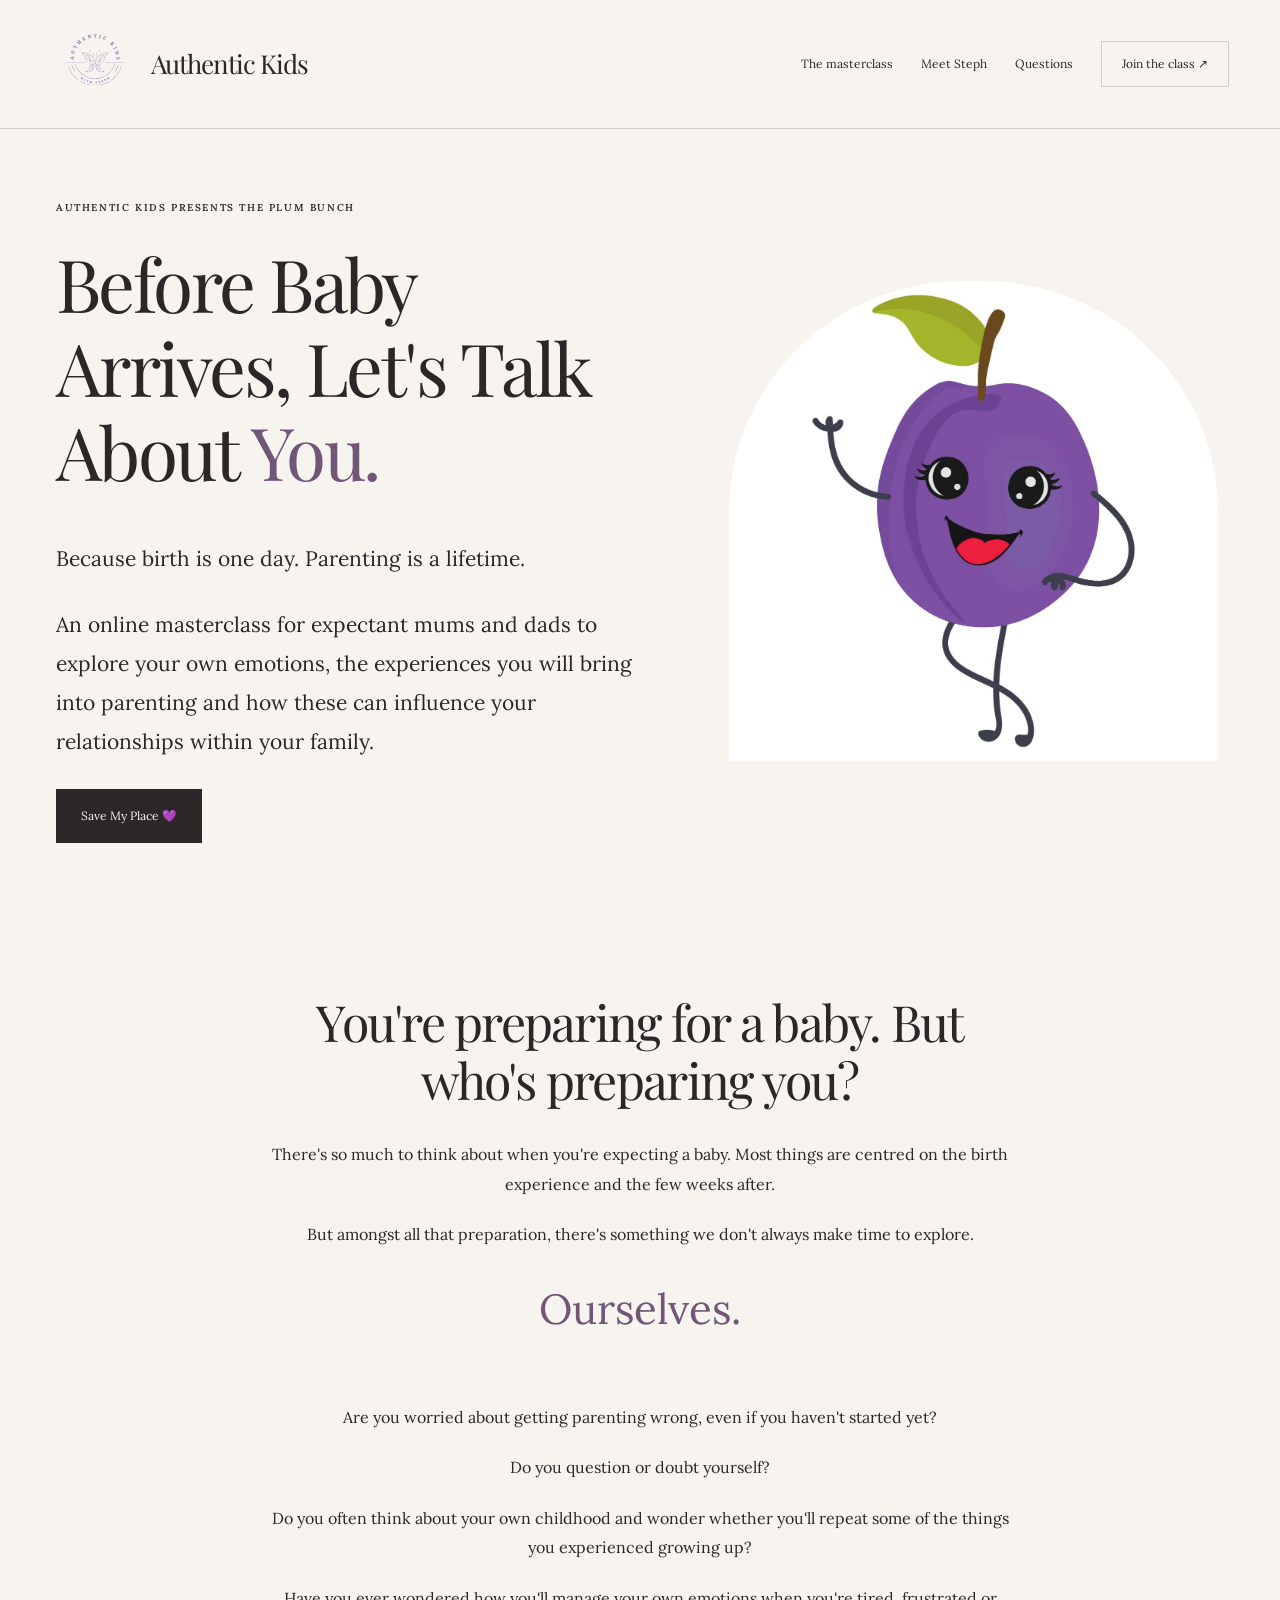
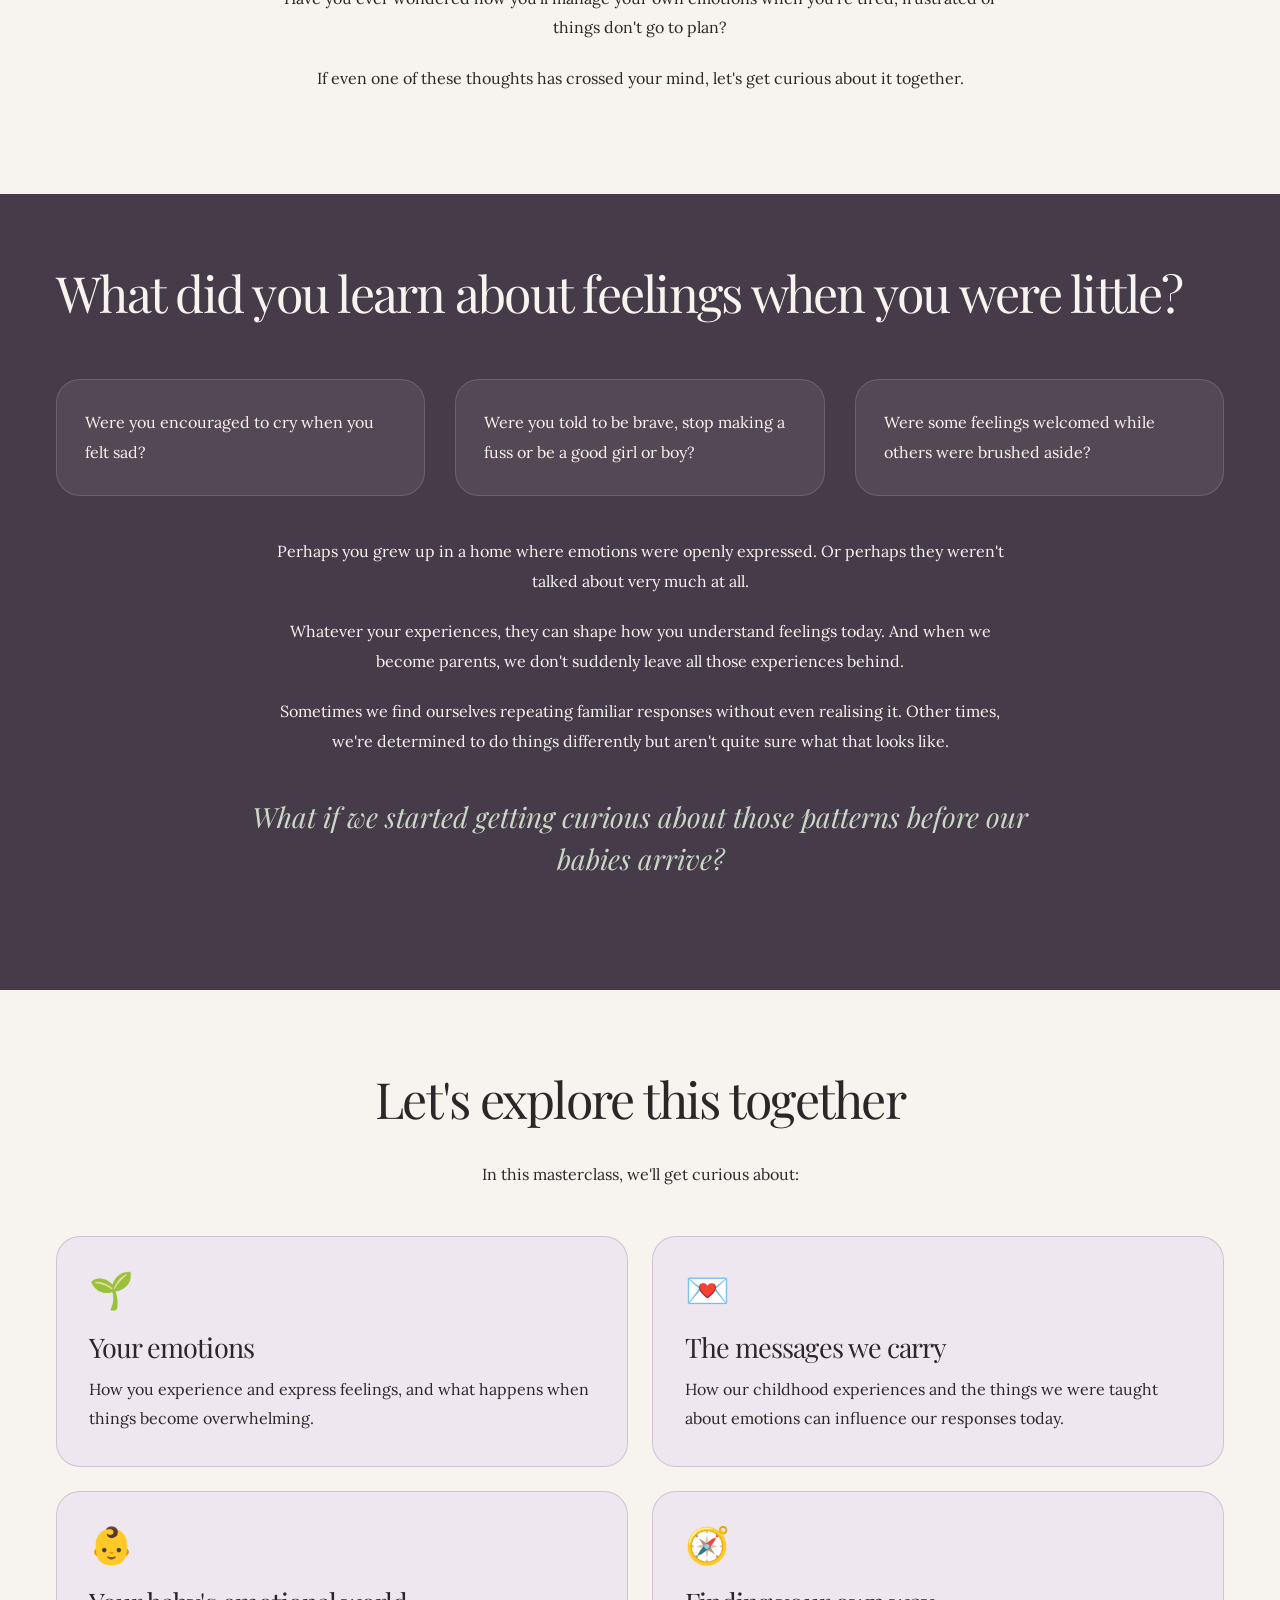
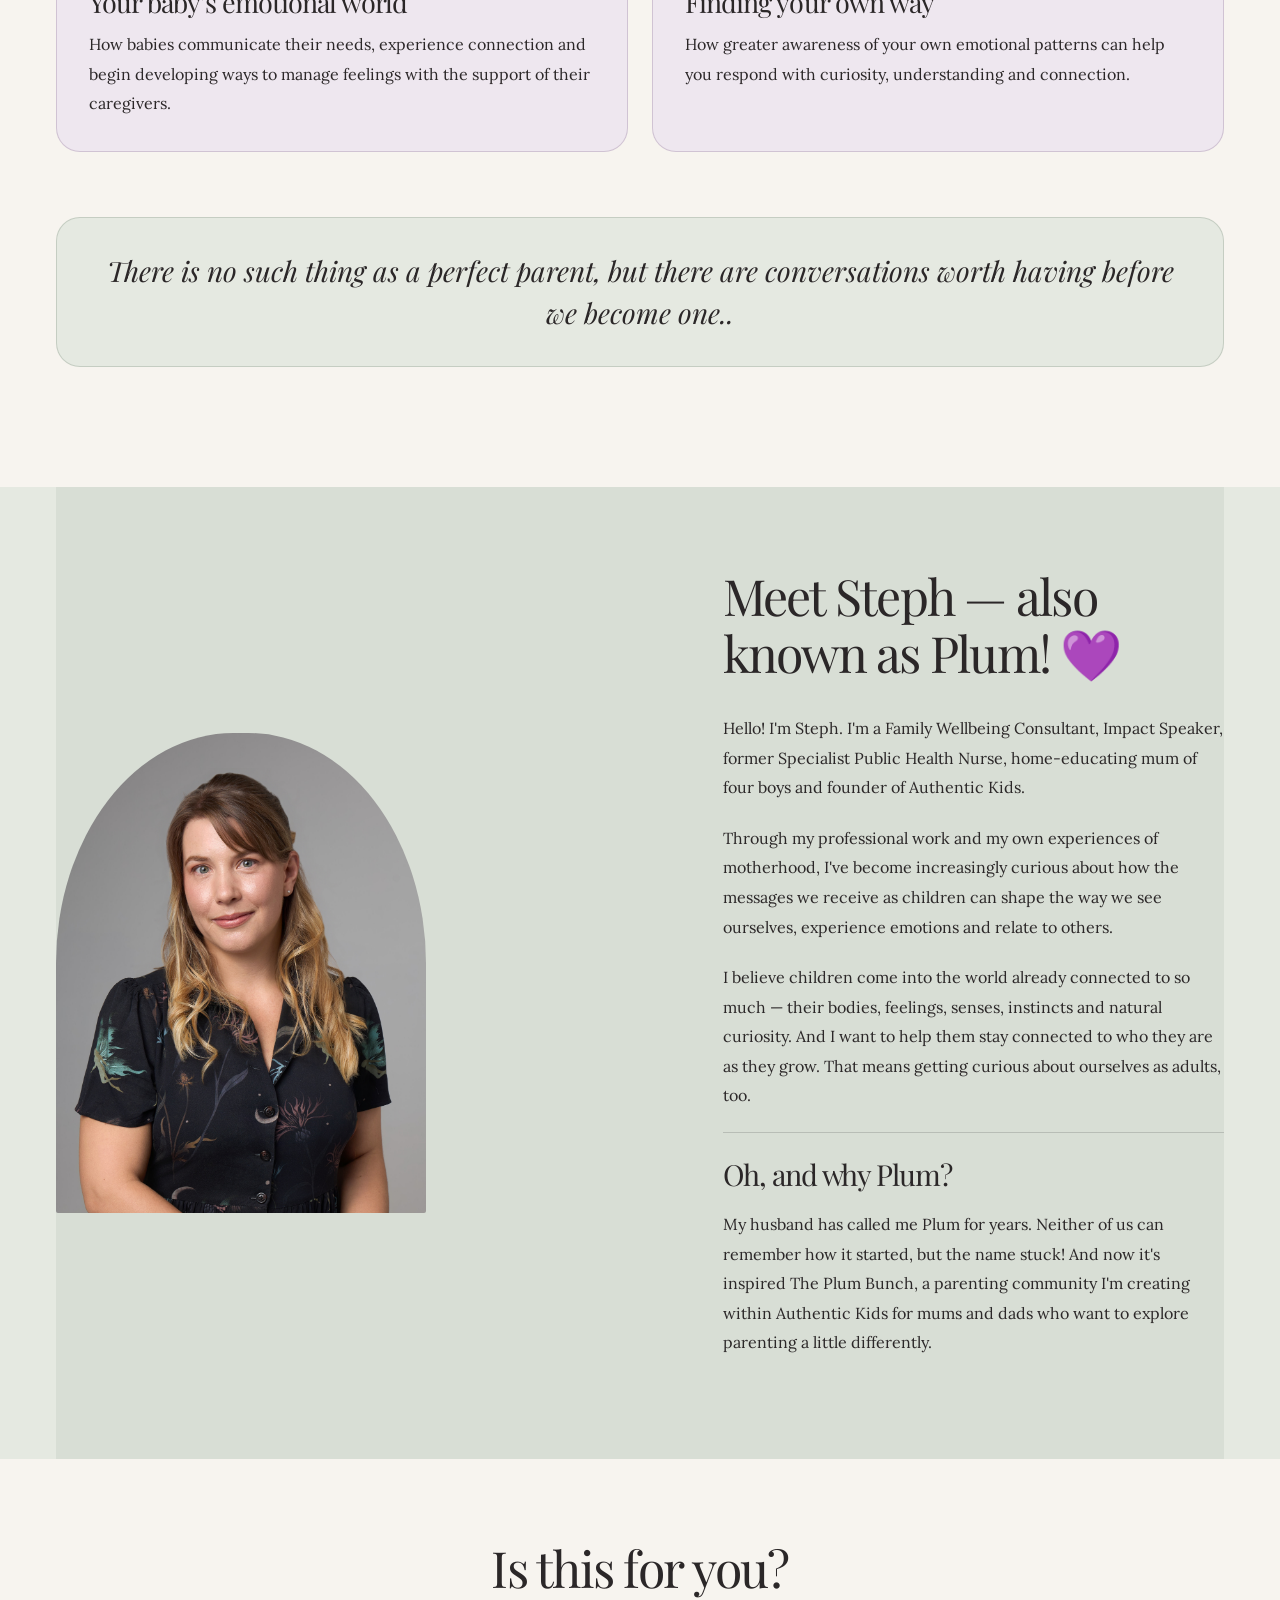
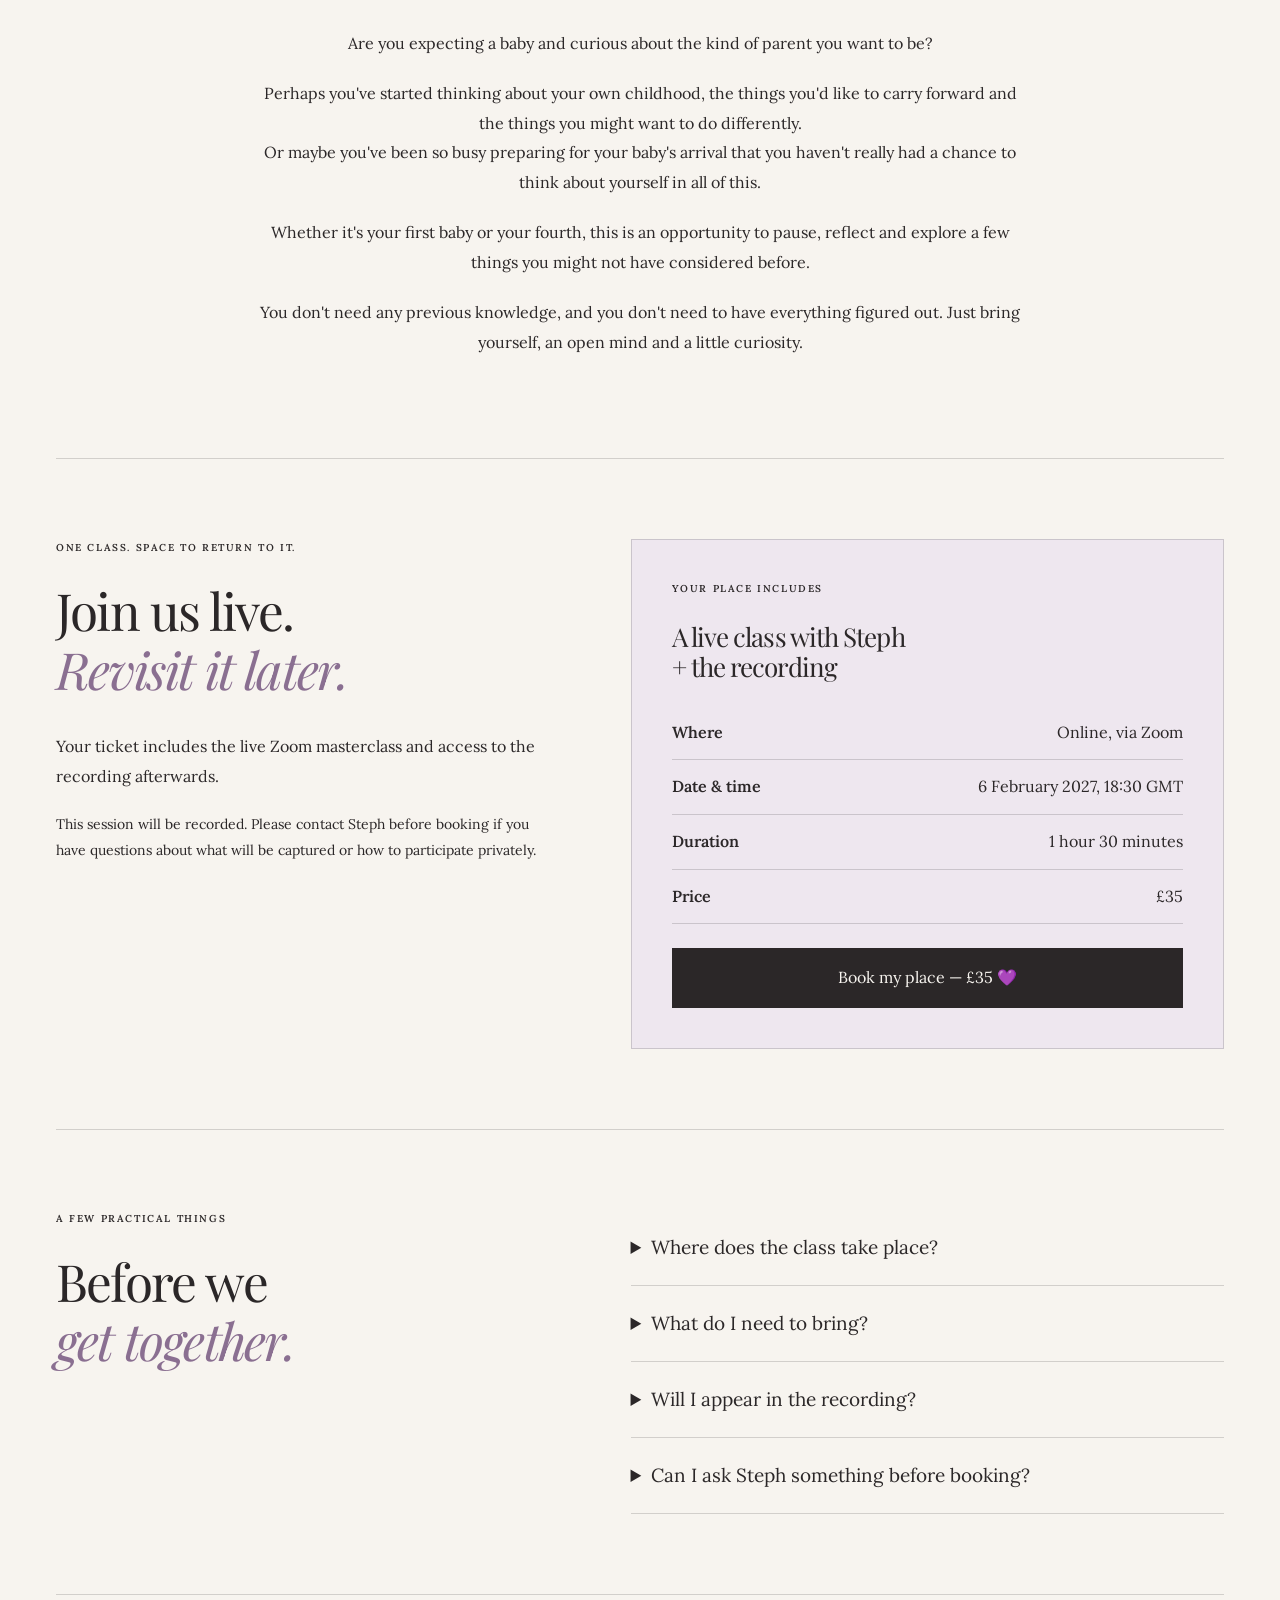
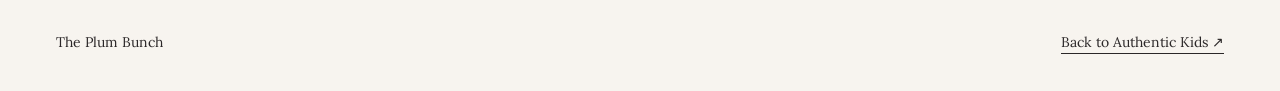
==== masterclass/index.html @ bbd4dd1f "Update quote" ====
<!doctype html>
<html lang="en-GB">
  <head>
    <meta charset="utf-8">
    <meta name="viewport" content="width=device-width, initial-scale=1">
    <meta name="theme-color" content="#F7F4EF">
    <title>
      The Plum Bunch Masterclass — February 2027 | Authentic Kids
    </title>
    <meta
      name="description"
      content="A live Zoom masterclass for parents with Steph at Authentic Kids. Includes access to the recording."
    >
    <meta name="robots" content="noindex, nofollow">
    <link rel="icon" href="../assets/mark.svg" type="image/svg+xml">
    <link rel="preconnect" href="https://fonts.googleapis.com">
    <link rel="preconnect" href="https://fonts.gstatic.com" crossorigin>
    <link
      href="https://fonts.googleapis.com/css2?family=Lora:ital,wght@0,400;0,500;0,600;1,400&family=Playfair+Display:ital,wght@0,400;0,500;0,600;1,400;1,500&display=swap"
      rel="stylesheet"
    >
    <link rel="stylesheet" href="../styles.css">
    <link rel="stylesheet" href="masterclass.css">
    <script src="../script.js" defer>
    </script>
  </head>
  <body>
    <a class="skip-link" href="#main">
      Skip to content
    </a>
    <header class="site-header">
      <a class="wordmark" href="../" aria-label="Authentic Kids home">
        <img src="../assets/logo.svg" alt="" width="88" height="88" class="header-logo">
        <span>
          Authentic Kids
        </span>
      </a>
      <button
        class="menu-toggle"
        type="button"
        aria-expanded="false"
        aria-controls="navigation"
        hidden
      >
        Menu
        <span aria-hidden="true">
          ☰
        </span>
      </button>
      <nav id="navigation" aria-label="Main navigation">
        <a href="#explore">
          The masterclass
        </a>
        <a href="#steph">
          Meet Steph
        </a>
        <a href="#questions">
          Questions
        </a>
        <a class="nav-contact" href="#booking">
          Join the class ↗
        </a>
      </nav>
    </header>
    <main id="main">
      <section class="hero">
        <div class="wrap hero-grid">
          <div>
            <p class="eyebrow">
              Authentic Kids presents The Plum Bunch
            </p>
            <h1>
              Before Baby Arrives, Let's Talk About
              <span class="blush">
                You.
              </span>
            </h1>
            <p class="tagline">
              Because birth is one day. Parenting is a lifetime.

            </p>
            <p class="lead">
              An online masterclass for expectant mums and dads to explore your own
              emotions, the experiences you will bring into parenting and how these can
              influence your relationships within your family.
            </p>
            <a class="button" href="#booking">
              Save My Place 💜
            </a>
          </div>
          <figure class="hero-image">
            <img src="../assets/plum.jpg" alt="Plum, the smiling plum character">
          </figure>
        </div>
      </section>
      <section class="narrow center">
        <h2>
          You're preparing for a baby. But who's preparing you?
        </h2>
        <p>
          There's so much to think about when you're expecting a baby. Most things are centred on the birth experience and 
          the few weeks after.
        </p>

        <p>
          But amongst all that preparation, there's something we don't always make time
          to explore.
        </p>
        <p class="big blush">
          Ourselves.
        </p>
        <p>
          Are you worried about getting parenting wrong, even if you haven't started yet?  
        </p>
        <p> Do you question or doubt yourself? </p>
        <p>
          Do you often think about your own childhood and wonder whether you'll repeat some of the things 
          you experienced growing up?
        </p>
        <p>Have you ever wondered how you'll manage your own emotions when you're tired, 
          frustrated or things don't go to plan?</p>
        <p>If even one of these thoughts has crossed your mind, let's get curious about it together.</p>
      </section>
      <section class="dark">
        <div class="wrap">
          <h2>
            What did you learn about feelings when you were little?
          </h2>
          <ul class="questions">
            <li>
              Were you encouraged to cry when you felt sad?
            </li>
            <li>
              Were you told to be brave, stop making a fuss or be a good girl or boy?
            </li>
            <li>
              Were some feelings welcomed while others were brushed aside?
            </li>
          </ul>
          <div class="narrow center soft">
            <p>
              Perhaps you grew up in a home where emotions were openly expressed. Or
              perhaps they weren't talked about very much at all.
            </p>
            <p>
              Whatever your experiences, they can shape how you understand feelings
              today. And when we become parents, we don't suddenly leave all those
              experiences behind.
            </p>
            <p>
              Sometimes we find ourselves repeating familiar responses without even
              realising it. Other times, we're determined to do things differently but
              aren't quite sure what that looks like.
            </p>
          </div>
          <p class="callout-leaf">
            What if we started getting curious about those patterns before our babies
            arrive?
          </p>
        </div>
      </section>
      <section class="wrap" id="explore">
        <h2 class="center">
          Let's explore this together
        </h2>
        <p class="center">
          In this masterclass, we'll get curious about:
        </p>
        <div class="topics">
          <article class="card">
            <span class="emoji" aria-hidden="true">
              🌱
            </span>
            <h3>
              Your emotions
            </h3>
            <p>
              How you experience and express feelings, and what happens when things
              become overwhelming.
            </p>
          </article>
          <article class="card">
            <span class="emoji" aria-hidden="true">
              💌
            </span>
            <h3>
              The messages we carry
            </h3>
            <p>
              How our childhood experiences and the things we were taught about emotions
              can influence our responses today.
            </p>
          </article>
          <article class="card">
            <span class="emoji" aria-hidden="true">
              👶
            </span>
            <h3>
              Your baby's emotional world
            </h3>
            <p>
              How babies communicate their needs, experience connection and begin
              developing ways to manage feelings with the support of their caregivers.
            </p>
          </article>
          <article class="card">
            <span class="emoji" aria-hidden="true">
              🧭
            </span>
            <h3>
              Finding your own way
            </h3>
            <p>
              How greater awareness of your own emotional patterns can help you respond
              with curiosity, understanding and connection.
            </p>
          </article>
        </div>
        <blockquote class="quote">
          There is no such thing as a perfect parent, but there are conversations worth having before we become one..
        </blockquote>
      </section>
      <section class="soft-bg" id="steph">
        <div class="wrap about">
          <img src="../assets/steph.jpg" alt="Steph Ashyggton">
          <div>
            <h2>
              Meet Steph — also known as Plum! 💜
            </h2>
            <p>
              Hello! I'm Steph. I'm a Family Wellbeing Consultant, Impact Speaker,
              former Specialist Public Health Nurse, home-educating mum of four boys and
              founder of Authentic Kids.
            </p>
            <p>
              Through my professional work and my own experiences of motherhood, I've
              become increasingly curious about how the messages we receive as children
              can shape the way we see ourselves, experience emotions and relate to
              others.
            </p>
            <p>
              I believe children come into the world already connected to so much —
              their bodies, feelings, senses, instincts and natural curiosity. And I
              want to help them stay connected to who they are as they grow. That means
              getting curious about ourselves as adults, too.
            </p>
            <aside class="why">
              <h3>
                Oh, and why Plum?
              </h3>
              <p>
                My husband has called me Plum for years. Neither of us can remember how
                it started, but the name stuck! And now it's inspired The Plum Bunch, a
                parenting community I'm creating within Authentic Kids for mums and dads
                who want to explore parenting a little differently.
              </p>
            </aside>
          </div>
        </div>
      </section>
      <section class="narrow center">
        <h2>
          Is this for you?
        </h2>
        <p>
          Are you expecting a baby and curious about the kind of parent you want to be?
        </p>
        <p>
          Perhaps you've started thinking about your own childhood, the things you'd like
          to carry forward and the things you might want to do differently.

<br>Or maybe you've been so busy preparing for your baby's
          arrival that you haven't really had a chance to think about yourself in all of this.
        </p>
        <p>Whether it's your first baby or your fourth, this is an opportunity to pause,
          reflect and explore a few things you might not have considered before.
        </p>
        <p>
          You don't need any previous knowledge, and you don't need to have everything
          figured out. Just bring yourself, an open mind and a little curiosity.
        </p>
      </section>
      <section class="mc-section wrap mc-columns" id="booking">
        <div>
          <p class="eyebrow">
            One class. Space to return to it.
          </p>
          <h2>
            Join us live.
            <br>
            <em>
              Revisit it later.
            </em>
          </h2>
          <p>
            Your ticket includes the live Zoom masterclass and access to the recording
            afterwards.
          </p>

          <p class="mc-small">
            This session will be recorded. Please contact Steph before booking if
            you have questions about what will be captured or how to participate privately.
          </p>
        </div>
        <div class="mc-booking">
          <p class="eyebrow">
            Your place includes
          </p>
          <h3>
            A live class with Steph
            <br>
            + the recording
          </h3>
          <dl>
            <div>
              <dt>
                Where
              </dt>
              <dd>
                Online, via Zoom
              </dd>
            </div>
            <div>
              <dt>
                Date &amp; time
              </dt>
              <dd>
                <time datetime="2027-02-06T18:30:00+00:00">
                  6 February 2027, 18:30 GMT
                </time>
              </dd>
            </div>
            <div>
              <dt>
                Duration
              </dt>
              <dd>
                1 hour 30 minutes
              </dd>
            </div>
            <div>
              <dt>
                Price
              </dt>
              <dd>
                £35
              </dd>
            </div>
          </dl>
          <a class="button" href="https://buy.stripe.com/3cIbJ27yw7Gu4NSb2NdjO00">Book my place — £35 💜</a>
        </div>
      </section>
      <section class="mc-section wrap mc-columns" id="questions">
        <div>
          <p class="eyebrow">
            A few practical things
          </p>
          <h2>
            Before we
            <br>
            <em>
              get together.
            </em>
          </h2>
        </div>
        <div class="mc-faq">
          <details>
            <summary>
              Where does the class take place?
            </summary>
            <p>
              Live online over Zoom. Your joining link will be emailed to you closer to the masterclass date.
            </p>
          </details>
          <details>
            <summary>
              What do I need to bring?
            </summary>
            <p>
              Paper and pen if you would like to take notes in the practical elements of the session
            <br> A little curiosity
            </p>
          </details>
          <details>
            <summary>
              Will I appear in the recording?
            </summary>
            <p>
              Please contact Steph before booking to discuss what will be captured, how questions will be handled and how to participate privately.
            </p>
          </details>
          <details>
            <summary>
              Can I ask Steph something before booking?
            </summary>
            <p>
              Of course.
              <a href="../#contact">
                Send Steph an enquiry
              </a>
              . Please avoid sharing sensitive or identifying information about
              children.
            </p>
          </details>
        </div>
      </section>
    </main>
    <footer class="mc-footer wrap">
      <span>
        The Plum Bunch
      </span>
      <a href="../">
        Back to Authentic Kids ↗
      </a>
    </footer>
  </body>
</html>
---- styles.css ----
:root {
  --cream: #f7f4ef;
  --ink: #2b2728;
  --plum: #8a6f91;
  --sage: #7a8b7b;
  --clay: #b87d6d;
  --line: rgba(43,39,40,.18);
  --serif: 'Playfair Display',Georgia,serif;
  --body: 'Lora',Georgia,serif
}

* {
  box-sizing: border-box
}

html {
  scroll-behavior: smooth;
  scroll-padding-top: 105px
}

body {
  margin: 0;
  background: var(--cream);
  color: var(--ink);
  font: 16px/1.85 var(--body);
  -webkit-font-smoothing: antialiased
}

a {
  color: inherit;
  text-underline-offset: 6px
}

a,button {
  -webkit-tap-highlight-color: transparent
}

a:focus-visible,button:focus-visible {
  outline: 2px solid var(--ink);
  outline-offset: 6px
}

img {
  max-width: 100%;
  display: block
}

figure,blockquote {
  margin: 0
}

p {
  margin: 0 0 1.3em
}

h1,h2,h3 {
  font-family: var(--serif);
  font-weight: 400;
  line-height: 1.15;
  margin: 0 0 .65em;
  letter-spacing: -.035em
}

h1 {
  font-size: clamp(48px,5.7vw,84px)
}

h2 {
  font-size: clamp(35px,3.9vw,56px)
}

h3 {
  font-size: 29px
}

em {
  font-weight: 400;
  color: var(--plum)
}

.wrap {
  width: min(1240px,calc(100% - 112px));
  margin-inline: auto
}

.section {
  padding-block: 110px
}

.eyebrow {
  font-size: 10px;
  font-weight: 600;
  line-height: 1.7;
  letter-spacing: .16em;
  text-transform: uppercase;
  margin-bottom: 25px
}

.skip-link {
  position: fixed;
  z-index: 20;
  top: 8px;
  left: 10px;
  transform: translateY(-160%);
  background: var(--cream);
  padding: 12px
}

.skip-link:focus {
  transform: none
}

.site-header {
  position: sticky;
  top: 0;
  z-index: 10;
  min-height: 100px;
  padding: 20px 4%;
  background: rgba(247,244,239,.97);
  display: flex;
  align-items: center;
  justify-content: space-between;
  border-bottom: 1px solid var(--line);
  gap: 24px
}

.wordmark {
  display: inline-flex;
  align-items: center;
  gap: 12px;
  text-decoration: none;
  flex-shrink: 0;
  font: 26px/1.15 var(--serif);
  letter-spacing: -.04em
}

.wordmark small {
  display: block;
  font: italic 13px/1.7 var(--body);
  letter-spacing: .07em
}

.site-header nav {
  display: flex;
  align-items: center;
  gap: 28px;
  font-size: 12px
}

.site-header nav a {
  text-decoration: none
}

.site-header nav a:hover {
  color: #65506a
}

.nav-contact {
  border: 1px solid var(--line);
  padding: 11px 20px
}

.menu-toggle {
  font: 14px var(--body);
  background: none;
  border: 1px solid var(--line);
  padding: 12px
}

.hero {
  display: grid;
  grid-template-columns: 1.2fr 1fr;
  gap: 50px;
  padding-top: 64px
}

.hero-copy {
  padding-block: 35px 20px;
  align-self: center
}

.hero-copy>p:not(.eyebrow) {
  max-width: 530px;
  font-size: 14px
}

.hero-copy .hero-subtitle {
  font-size: 20px!important;
  line-height: 1.65;
  max-width: 490px
}

.hero-art {
  padding: 0 12px 0 20px
}

.hero-art>img {
  width: 100%;
  max-height: 600px;
  object-fit: contain
}

.hero-art figcaption {
  font-size: 11px;
  font-style: italic;
  letter-spacing: .03em;
  text-align: center;
  margin-top: 16px
}

.actions {
  display: flex;
  align-items: center;
  gap: 26px;
  flex-wrap: wrap;
  margin-top: 33px
}

.button {
  display: inline-flex;
  gap: 30px;
  align-items: center;
  background: var(--ink);
  color: var(--cream);
  text-decoration: none;
  padding: 15px 24px;
  font-size: 12px;
  border: 1px solid var(--ink);
  transition: background .2s
}

.button:hover {
  background: #514352
}

.text-link {
  font-size: 12px;
  text-decoration: none;
  border-bottom: 1px solid var(--plum);
  padding-bottom: 7px
}

.hero-foot {
  grid-column: 1/-1;
  display: flex;
  justify-content: space-between;
  padding: 25px 0 33px;
  border-top: 1px solid var(--line);
  font-size: 11px
}

.hero-foot a {
  text-decoration: none
}

.philosophy {
  padding: 90px 0;
  background: var(--ink);
  color: var(--cream)
}

.philosophy-grid {
  display: grid;
  grid-template-columns: 1.1fr 1fr;
  gap: 100px
}

.philosophy h2 {
  font-size: clamp(48px,5.5vw,76px)
}

.philosophy em {
  color: #c9b5cf
}

.philosophy p:not(.eyebrow) {
  font-size: 15px
}

.philosophy .tell-me {
  font: italic 34px var(--serif)!important;
  color: #c9b5cf;
  margin-bottom: 0
}

.section-intro {
  max-width: 820px;
  margin-bottom: 60px
}

.section-intro>p:last-child {
  max-width: 680px
}

.pillars {
  display: grid;
  grid-template-columns: repeat(4,1fr)
}

.pillars article {
  padding: 0 24px;
  border-left: 1px solid var(--line)
}

.pillars article:first-child {
  padding-left: 0;
  border: 0
}

.pillars article:last-child {
  padding-right: 0
}

.pillar-number {
  font-size: 11px;
  color: #65506a;
  display: block;
  margin-bottom: 25px
}

.pillars h3 {
  font-size: 42px
}

.pillar-label {
  font-size: 12px;
  font-weight: 600;
  min-height: 26px
}

.pillars article>p:last-child {
  font-size: 13px;
  line-height: 1.9
}

.approach-note {
  text-align: center;
  border-top: 1px solid var(--line);
  padding-top: 38px;
  margin: 45px 0 0;
  font-size: 19px
}

.split {
  display: grid;
  grid-template-columns: 1fr 1fr;
  gap: 90px;
  align-items: center
}

.wonder {
  background: rgba(138,111,145,.075)
}

.wonder .split>div:last-child>p:not(.eyebrow) {
  font-size: 14px
}

.wonder-art {
  position: relative;
  min-height: 450px;
  display: grid;
  place-content: center;
  text-align: center;
  overflow: hidden
}

.wonder-art p {
  font: 54px/1.25 var(--serif);
  position: relative;
  margin: 0
}

.orbit {
  position: absolute;
  border: 1px solid rgba(138,111,145,.35);
  border-radius: 50%;
  width: 320px;
  height: 400px;
  left: 50%;
  top: 50%;
  transform: translate(-50%,-50%) rotate(30deg)
}

.orbit-two {
  transform: translate(-50%,-50%) rotate(-35deg);
  width: 360px;
  height: 350px
}

.wonder-star {
  position: absolute;
  top: 0;
  left: 40%;
  font-size: 68px;
  color: var(--plum);
  line-height: 1
}

.little-star {
  position: absolute;
  bottom: 48px;
  right: 22%;
  font-size: 24px;
  color: var(--clay)
}

.small-note {
  font-size: 12px!important;
  line-height: 1.85;
  border-left: 2px solid var(--sage);
  padding-left: 18px;
  margin-top: 25px
}

.parents {
  display: grid;
  grid-template-columns: 1fr 1fr;
  gap: 90px
}

.parents>div:last-child {
  font-size: 15px
}

.parent-invitation {
  font-size: 20px;
  margin-top: 28px
}

.about {
  background: rgba(122,139,123,.12)
}

.about .split>div>p:not(.eyebrow) {
  font-size: 14px
}

.steph-portrait {
  margin: 0;
  overflow: hidden;
  border: 1px solid rgba(122, 139, 123, .4);
  align-self: start;
}

.steph-portrait > img {
  display: block;
  width: 100%;
  height: auto;
}

.signature {
  font: italic 32px var(--serif);
  color: #65506a
}

.quote-section {
  text-align: center;
  padding-block: 95px
}

.quote-star {
  font-size: 48px;
  color: var(--plum)
}

.quote-section blockquote {
  max-width: 960px;
  margin: 20px auto 0
}

.quote-section blockquote p {
  font: 36px/1.5 var(--serif);
  letter-spacing: -.025em
}

.quote-section cite {
  font-style: normal;
  font-size: 10px;
  text-transform: uppercase;
  letter-spacing: .13em
}

.work {
  background: rgba(138,111,145,.065)
}

.service-list article {
  border-top: 1px solid var(--line);
  display: grid;
  grid-template-columns: 50px 1fr 220px;
  gap: 25px;
  padding: 33px 0;
  align-items: center
}

.service-list article:last-child {
  border-bottom: 1px solid var(--line)
}

.service-index {
  align-self: start;
  font-size: 12px;
  color: #65506a;
  padding-top: 5px
}

.service-list h3 {
  margin-bottom: 12px
}

.service-list p {
  font-size: 13px;
  max-width: 550px;
  margin-bottom: 0
}

.status {
  display: inline-block;
  font-size: 10px;
  letter-spacing: .045em;
  line-height: 1.7;
  text-transform: uppercase;
  border: 1px solid rgba(138,111,145,.4);
  padding: 8px 13px;
  color: #58465c;
  justify-self: end;
  background: rgba(247,244,239,.6)
}

.resources-intro {
  max-width: 680px;
  margin-bottom: 50px
}

.product-grid {
  display: grid;
  grid-template-columns: 1fr 1fr;
  gap: 40px
}

.product {
  border: 1px solid var(--line)
}

.product-copy {
  padding: 32px
}

.product-copy .eyebrow {
  margin-bottom: 14px
}

.product-copy h3 {
  font-size: 28px
}

.product-copy p:not(.eyebrow) {
  font-size: 14px
}

.product-art {
  height: 330px;
  position: relative;
  display: flex;
  align-items: center;
  justify-content: center;
  overflow: hidden
}

.cards-art {
  background: rgba(122,139,123,.17)
}

.product-art>small {
  position: absolute;
  bottom: 13px;
  left: 0;
  width: 100%;
  text-align: center;
  font-size: 9px;
  letter-spacing: .04em
}

.paper-card {
  width: 150px;
  height: 210px;
  border: 1px solid rgba(43,39,40,.16);
  position: absolute;
  background: var(--cream);
  box-shadow: 0 14px 20px #2b272815
}

.back-card {
  transform: rotate(-14deg) translate(-25px,-5px);
  background: #ddd4de
}

.front-card {
  transform: rotate(8deg) translate(20px,5px);
  display: flex;
  flex-direction: column;
  align-items: center;
  justify-content: center;
  gap: 18px;
  text-align: center;
  font: 21px/1.2 var(--serif);
  color: #65506a
}

.book-art {
  background: rgba(138,111,145,.13)
}

.book-cover {
  height: 245px;
  width: 175px;
  background: var(--plum);
  color: var(--cream);
  box-shadow: inset 6px 0 8px #2b272830,12px 12px 22px #2b27281a;
  transform: rotate(-6deg);
  padding: 23px 20px;
  display: flex;
  flex-direction: column;
  justify-content: space-between
}

.book-cover small {
  font-size: 9px;
  letter-spacing: .1em
}

.book-cover>span {
  font: 30px/1.15 var(--serif)
}

.book-cover em {
  color: var(--cream)
}

.book-cover i {
  font-size: 26px;
  line-height: 1;
  font-style: normal
}

.manifesto {
  text-align: center;
  padding-block: 100px;
  background: var(--sage);
  color: var(--ink)
}

.manifesto h2 {
  font-size: clamp(40px,5vw,70px)
}

.manifesto h2 em {
  color: var(--cream)
}

.manifesto>div>p:not(.eyebrow) {
  font-size: 17px
}

.manifesto .manifesto-close {
  font: 28px/1.5 var(--serif)!important;
  margin-top: 30px;
  margin-bottom: 0
}

.manifesto-close em {
  color: var(--cream)
}

.contact {
  display: grid;
  grid-template-columns: 1fr 1fr;
  gap: 110px
}

.contact>div>p:not(.eyebrow) {
  font-size: 14px
}

.contact-notice {
  background: rgba(138,111,145,.08);
  border: 1px solid var(--line);
  padding: 45px;
  align-self: center
}

.contact-notice>span:first-child {
  font-size: 38px;
  color: var(--plum)
}

.contact-notice h3 {
  font-size: 30px;
  margin-top: 20px
}

.care-note {
  display: grid;
  grid-template-columns: 1fr 2fr;
  gap: 60px;
  border-top: 1px solid var(--line);
  padding-block: 35px 55px
}

.care-note h2 {
  font-size: 23px;
  letter-spacing: -.02em
}

.care-note p {
  font-size: 12px;
  margin: 0
}

.site-footer {
  background: rgba(122,139,123,.1);
  border-top: 1px solid var(--line);
  padding-top: 55px
}

.footer-grid {
  display: grid;
  grid-template-columns: 1.6fr .8fr .8fr 1.2fr;
  gap: 40px;
  padding-bottom: 50px
}

.footer-grid>div>p {
  font-size: 11px;
  margin-top: 20px
}

.footer-grid .footer-motto {
  font: italic 16px var(--serif);
  color: #65506a
}

.footer-grid h2 {
  font: 600 10px var(--body);
  letter-spacing: .11em;
  text-transform: uppercase;
  margin: 10px 0 24px
}

.footer-grid>div>a:not(.wordmark) {
  display: block;
  font-size: 12px;
  margin: 8px 0;
  text-decoration: none
}

.footer-grid .footer-pending {
  font-size: 11px;
  line-height: 1.7;
  margin: 12px 0
}

.footer-bottom {
  display: flex;
  justify-content: space-between;
  gap: 20px;
  padding-block: 22px;
  border-top: 1px solid var(--line);
  font-size: 10px
}

.footer-bottom a {
  text-decoration: none
}

@media(min-width:1500px) {
  .hero {
    gap: 80px
  }

  .hero-art>img {
    max-height: 650px
  }

}

@media(max-width:1100px) {
  .wrap {
    width: calc(100% - 64px)
  }

  .site-header nav {
    gap: 18px;
    font-size: 11px
  }

  .hero {
    gap: 25px
  }

  .hero h1 {
    font-size: 64px
  }

  .hero-copy .eyebrow {
    font-size: 9px
  }

  .split,.parents {
    gap: 45px
  }

  .contact {
    gap: 50px
  }

  .philosophy-grid {
    gap: 60px
  }

  .footer-grid {
    gap: 25px
  }

  .service-list article {
    grid-template-columns: 35px 1fr 190px
  }

  .hero-copy .hero-subtitle {
    font-size: 18px!important
  }

}

@media(max-width:800px) {
  html {
    scroll-padding-top: 90px
  }

  .wrap {
    width: calc(100% - 40px)
  }

  .site-header {
    padding: 15px 20px;
    min-height: 82px;
    flex-wrap: wrap
  }

  .wordmark {
    font-size: 23px
  }

  .wordmark img {
    width: 33px;
    height: 42px
  }

  .site-header nav {
    width: 100%;
    flex-wrap: wrap;
    gap: 10px 20px;
    padding-bottom: 8px
  }

  .site-header.menu-enabled nav {
    display: none
  }

  .site-header.menu-enabled nav.is-open {
    display: flex;
    flex-direction: column;
    align-items: stretch;
    gap: 0;
    padding: 15px 0
  }

  .site-header.menu-enabled nav a {
    padding: 13px 6px;
    font-size: 14px
  }

  .menu-toggle:not([hidden]) {
    display: block
  }

  .section {
    padding-block: 72px
  }

  .hero {
    grid-template-columns: 1fr;
    gap: 30px;
    padding-top: 24px
  }

  .hero-copy {
    padding-block: 15px 0
  }

  .hero h1 {
    font-size: clamp(45px,8.5vw,66px)
  }

  .hero-copy>p:not(.eyebrow) {
    max-width: 600px
  }

  .hero-art {
    width: min(100%,430px);
    margin: auto;
    padding: 0 18px
  }

  .hero-art>img {
    max-height: 420px
  }

  .hero-foot {
    font-size: 9px;
    gap: 20px;
    padding-bottom: 24px
  }

  .hero-foot>span {
    max-width: 140px
  }

  .hero-foot>a {
    max-width: 155px;
    text-align: right
  }

  .philosophy {
    padding-block: 65px
  }

  .philosophy-grid,.split,.parents,.contact {
    grid-template-columns: 1fr;
    gap: 35px
  }

  .philosophy h2 {
    font-size: 56px
  }

  .philosophy-grid h2 {
    margin-bottom: 0
  }

  .section-intro {
    margin-bottom: 40px
  }

  .section-intro p {
    font-size: 14px
  }

  .pillars {
    grid-template-columns: 1fr 1fr;
    gap: 30px 0
  }

  .pillars article {
    padding: 0 20px
  }

  .pillars article:nth-child(3) {
    padding-left: 0;
    border-left: 0
  }

  .pillars h3 {
    font-size: 36px
  }

  .pillar-number {
    margin-bottom: 12px
  }

  .pillar-label {
    font-size: 11px;
    min-height: 38px
  }

  .pillars article>p:last-child {
    font-size: 12px
  }

  .approach-note {
    font-size: 16px
  }

  .wonder-art {
    min-height: 350px;
    order: 2
  }

  .wonder-art p {
    font-size: 44px
  }

  .orbit {
    width: 250px;
    height: 320px
  }

  .orbit-two {
    width: 290px;
    height: 270px
  }

  .wonder-star {
    font-size: 50px
  }

  .little-star {
    bottom: 25px
  }

.about .split>div {
    order: -1
  }

  .quote-section {
    padding-block: 65px
  }

  .quote-section blockquote p {
    font-size: 27px
  }

  .quote-section cite {
    font-size: 9px
  }

  .service-list article {
    grid-template-columns: 28px 1fr;
    gap: 15px;
    padding-block: 25px
  }

  .service-list article .status {
    grid-column: 2;
    justify-self: start
  }

  .service-list h3 {
    font-size: 25px
  }

  .product-grid {
    gap: 25px
  }

  .product-copy {
    padding: 23px
  }

  .product-copy h3 {
    font-size: 25px
  }

  .product-art {
    height: 290px
  }

  .product-copy .eyebrow {
    font-size: 9px
  }

  .manifesto {
    padding-block: 70px
  }

  .manifesto .manifesto-close {
    font-size: 24px!important
  }

  .contact-notice {
    padding: 30px
  }

  .care-note {
    grid-template-columns: 1fr;
    gap: 10px
  }

  .footer-grid {
    grid-template-columns: 1fr 1fr;
    gap: 30px
  }

  .footer-bottom {
    flex-wrap: wrap
  }

  .footer-bottom>span:nth-child(2) {
    display: none
  }

}

@media(max-width:480px) {
  .hero-copy .eyebrow {
    font-size: 8px;
    letter-spacing: .12em
  }

  .actions {
    gap: 22px
  }

  .button {
    padding: 14px 19px
  }

  .hero-art {
    max-width: 310px
  }

  .hero-art>img {
    max-height: 355px
  }

  .product-grid {
    grid-template-columns: 1fr
  }

  .product-art {
    height: 310px
  }

  .product-copy {
    padding: 28px
  }

  .footer-grid {
    grid-template-columns: 1fr 1fr;
    gap: 24px 12px
  }

  .footer-grid>div:first-child {
    grid-column: 1/-1
  }

  .footer-grid>div:last-child {
    grid-column: 1/-1
  }

  .footer-grid>div:last-child .footer-pending {
    display: inline-block;
    margin: 0 15px 8px 0
  }

  .manifesto h2 {
    font-size: 42px
  }

  .parents h2 {
    font-size: 37px
  }

  .philosophy h2 {
    font-size: 49px
  }

  .hero-foot {
    margin-top: 5px
  }

  .contact {
    gap: 30px
  }

}

@media(prefers-reduced-motion:reduce) {
  html {
    scroll-behavior: auto
  }

  *,*: :before,*: :after {
    animation: none!important;
    transition: none!important
  }

}

@media(min-width:801px) {
  .menu-toggle {
    display: none
  }

}

.enquiry-form { margin-top: 2.5rem; padding-top: 2rem; border-top: 1px solid #8A6F91; text-align: left; }
.enquiry-form label { display: block; margin: 1.1rem 0 .4rem; }
.enquiry-form input, .enquiry-form select, .enquiry-form textarea { display: block; box-sizing: border-box; width: 100%; max-width: 100%; padding: .8rem; border: 1px solid #7A8B7B; border-radius: .25rem; background: #F7F4EF; color: #2B2728; font: inherit; }
.enquiry-form textarea { resize: vertical; }
.enquiry-form :focus-visible { outline: 2px solid #8A6F91; outline-offset: 3px; }
.enquiry-form .button { margin-top: 1.25rem; cursor: pointer; }
.enquiry-form .button:disabled { opacity: .65; cursor: wait; }
.enquiry-form #enquiry-status { margin-top: 1rem; }
.newsletter-section { max-width: 760px; }
.enquiry-form .newsletter-consent { display: flex; gap: .8rem; align-items: flex-start; }
.enquiry-form .newsletter-consent input { width: 1.2rem; height: 1.2rem; flex: 0 0 auto; margin-top: .35rem; padding: 0; }
.newsletter-optional[hidden] { display: none !important; }
.newsletter-section details { margin-top: 1.5rem; }

/* Shared vector logo in page branding. */
.wordmark .header-logo {
  width: 88px;
  height: 88px;
  object-fit: contain;
  flex-shrink: 0;
}

/* Approach cards share the masterclass topic-card treatment. */
#approach .pillars {
  grid-template-columns: repeat(2, minmax(0, 1fr));
  gap: 24px;
}
#approach .pillars article {
  background: #eee7ef;
  border: 1px solid rgba(138, 111, 145, .3);
  border-radius: 24px;
  padding: 32px;
}
#approach .pillar-label {
  min-height: 0;
  font-size: 14px;
}
#approach .pillars article > p:last-child {
  font-size: 16px;
  margin-bottom: 0;
}
@media (max-width: 600px) {
  #approach .pillars { grid-template-columns: 1fr; }
  #approach .pillars article { padding: 26px; }
}
---- masterclass/masterclass.css ----
.review-banner{padding:12px 24px;background:#e8dfe9;text-align:center;font-size:13px;line-height:1.6;border-bottom:1px solid var(--line)}
.mc-hero{display:grid;grid-template-columns:1.3fr 1fr;gap:64px;align-items:center;padding-top:80px;padding-bottom:80px}.mc-hero h1{font-size:clamp(46px,5.4vw,76px)}.mc-hero h1 em{color:#715678}.mc-lead{font-size:20px;max-width:37em}.mc-art{position:relative}.mc-art img{width:100%;max-height:530px;object-fit:contain}.mc-art figcaption{text-align:center;font-size:14px;font-style:italic}.mc-meta{display:flex;flex-wrap:wrap;gap:10px 24px;margin:28px 0;font-size:14px}.mc-meta span{border-bottom:1px solid var(--line);padding-bottom:8px}.mc-section{padding:80px 0;border-top:1px solid var(--line)}.mc-columns{display:grid;grid-template-columns:1fr 1.2fr;gap:80px}.mc-section h2{font-size:clamp(34px,4vw,52px)}.mc-section h3{font-size:26px}.mc-topics{list-style:none;padding:0;margin:0;counter-reset:topics}.mc-topics li{padding:22px 0;border-bottom:1px solid var(--line);counter-increment:topics}.mc-topics li:first-child{padding-top:0}.mc-topics h3:before{content:'0' counter(topics) ' / ';font:14px var(--body);color:#715678}.mc-topics p{margin:0}.mc-band{background:#e5e9e1}.mc-portrait{width:100%;max-width:390px;aspect-ratio:4/5;object-fit:cover;border-radius:48% 48% 2px 2px}.mc-booking{background:#eee7ef;padding:40px;border:1px solid var(--line)}.mc-booking dl{margin:24px 0}.mc-booking dl div{display:flex;justify-content:space-between;gap:20px;padding:12px 0;border-bottom:1px solid var(--line)}.mc-booking dd{margin:0;text-align:right}.mc-booking dt{font-weight:600}.mc-booking .button{width:100%;justify-content:center;border:0;font-family:var(--body);font-size:16px}.mc-booking .button:disabled{background:#65576a;color:white;cursor:not-allowed}.mc-small{font-size:14px}.mc-faq details{border-bottom:1px solid var(--line);padding:20px 0}.mc-faq summary{cursor:pointer;font-size:19px}.mc-faq details p{margin:18px 0 0}.mc-footer{padding:35px 0;border-top:1px solid var(--line);display:flex;flex-wrap:wrap;justify-content:space-between;gap:15px;font-size:14px}.mc-thanks{max-width:800px;padding-top:80px;padding-bottom:80px}.mc-thanks h1{font-size:clamp(44px,6vw,68px)}.mc-steps{padding-left:24px}.mc-steps li{padding:14px 0 14px 12px}.mc-note{border-left:3px solid var(--sage);padding:12px 24px;margin:28px 0}.mc-review-link{display:inline-block;margin-top:18px;font-size:13px}
@media(max-width:800px){.mc-hero,.mc-columns{grid-template-columns:1fr;gap:35px}.mc-hero{padding-top:45px;padding-bottom:45px}.mc-art img{max-height:330px}.mc-section{padding:50px 0}.mc-booking{padding:25px}.mc-portrait{max-width:300px}.mc-thanks{padding-top:45px;padding-bottom:45px}.mc-meta{gap:12px}.mc-booking dl div{flex-direction:column;gap:0}.mc-booking dd{text-align:left}}
.hero{padding:70px 0}.hero-grid,.about{display:grid;grid-template-columns:1.2fr 1fr;gap:65px;align-items:center}.hero-image img,.about img{max-height:480px;object-fit:cover;border-radius:48% 48% 2px 2px}.blush{color:#715678}.tagline,.lead{font-size:21px}.narrow{width:min(760px,calc(100% - 48px));margin:auto}.center{text-align:center}section.narrow,main>section.wrap,.about{padding-top:80px;padding-bottom:80px}.dark{background:#463c49;color:var(--cream);padding:70px 0}.questions,.topics{display:grid;grid-template-columns:repeat(3,1fr);gap:30px;padding:25px 0;list-style:none}.topics{grid-template-columns:repeat(4,1fr)}.card,.questions li{border-top:1px solid var(--line);padding-top:25px}.card h3{font-size:27px}.emoji{display:none}.big{font-size:42px}.quote,.callout-leaf{font:italic 28px/1.5 var(--serif);text-align:center;margin:40px auto}.soft-bg{background:#e5e9e1}.why{border-top:1px solid var(--line);padding-top:25px}.btn{display:inline-block;background:#715678;color:white;padding:14px 25px;text-decoration:none}@media(max-width:800px){.hero-grid,.about,.questions,.topics{grid-template-columns:1fr;gap:30px}.hero-image img{max-height:330px}section.narrow,main>section.wrap,.about{padding-top:50px;padding-bottom:50px}}

/* Keep the complete opening composition centred within the page. */
main > .hero {
  display: block;
}
.hero-grid {
  margin-inline: auto;
  text-align: left;
}
.hero-image {
  justify-self: center;
}
/* Rounded topic cards echo the masterclass reference. */
#explore .topics {
  grid-template-columns: repeat(2, minmax(0, 1fr));
  gap: 24px;
}
#explore .card {
  background: #eee7ef;
  border: 1px solid rgba(138, 111, 145, .3);
  border-radius: 24px;
  padding: 32px;
  text-align: left;
}
#explore .emoji {
  display: block;
  font-size: 36px;
  line-height: 1.2;
  margin-bottom: 20px;
}
#explore .card h3 { margin-bottom: 12px; }
#explore .card p { margin-bottom: 0; }
@media (max-width: 600px) {
  #explore .topics { grid-template-columns: 1fr; }
  #explore .card { padding: 26px; }
}
/* A sage reflection card beneath the plum topic cards. */
#explore .quote {
  background: #e5e9e1;
  color: var(--ink);
  border: 1px solid rgba(122, 139, 123, .3);
  border-radius: 24px;
  padding: 32px 40px;
}
@media (max-width: 600px) {
  #explore .quote { padding: 26px; }
}
/* Quiet question cards within the plum reflection section. */
.dark .questions li {
  background: rgba(247, 244, 239, .07);
  border: 1px solid rgba(247, 244, 239, .14);
  border-radius: 24px;
  padding: 28px;
  color: var(--cream);
}
.dark .callout-leaf {
  color: #cbd8c8;
  max-width: 850px;
}
@media (max-width: 600px) {
  .dark .questions li { padding: 24px; }
}
.mc-welcome-video{aspect-ratio:16/9;display:flex;flex-direction:column;align-items:center;justify-content:center;gap:12px;background:#e5e9e1;border:1px solid var(--line);margin:36px 0;text-align:center}.mc-welcome-video>span{font-size:48px;color:#715678}.mc-welcome-video small{font-size:13px}.mc-welcome-section{margin:60px 0}.mc-welcome-section h2,.mc-reflection h2{font-size:clamp(30px,4vw,44px)}.mc-reflection{padding:32px;background:#eee7ef;margin:60px 0}.mc-reflection blockquote{font-size:clamp(21px,3vw,28px);line-height:1.5}.mc-thanks [hidden]{display:none}
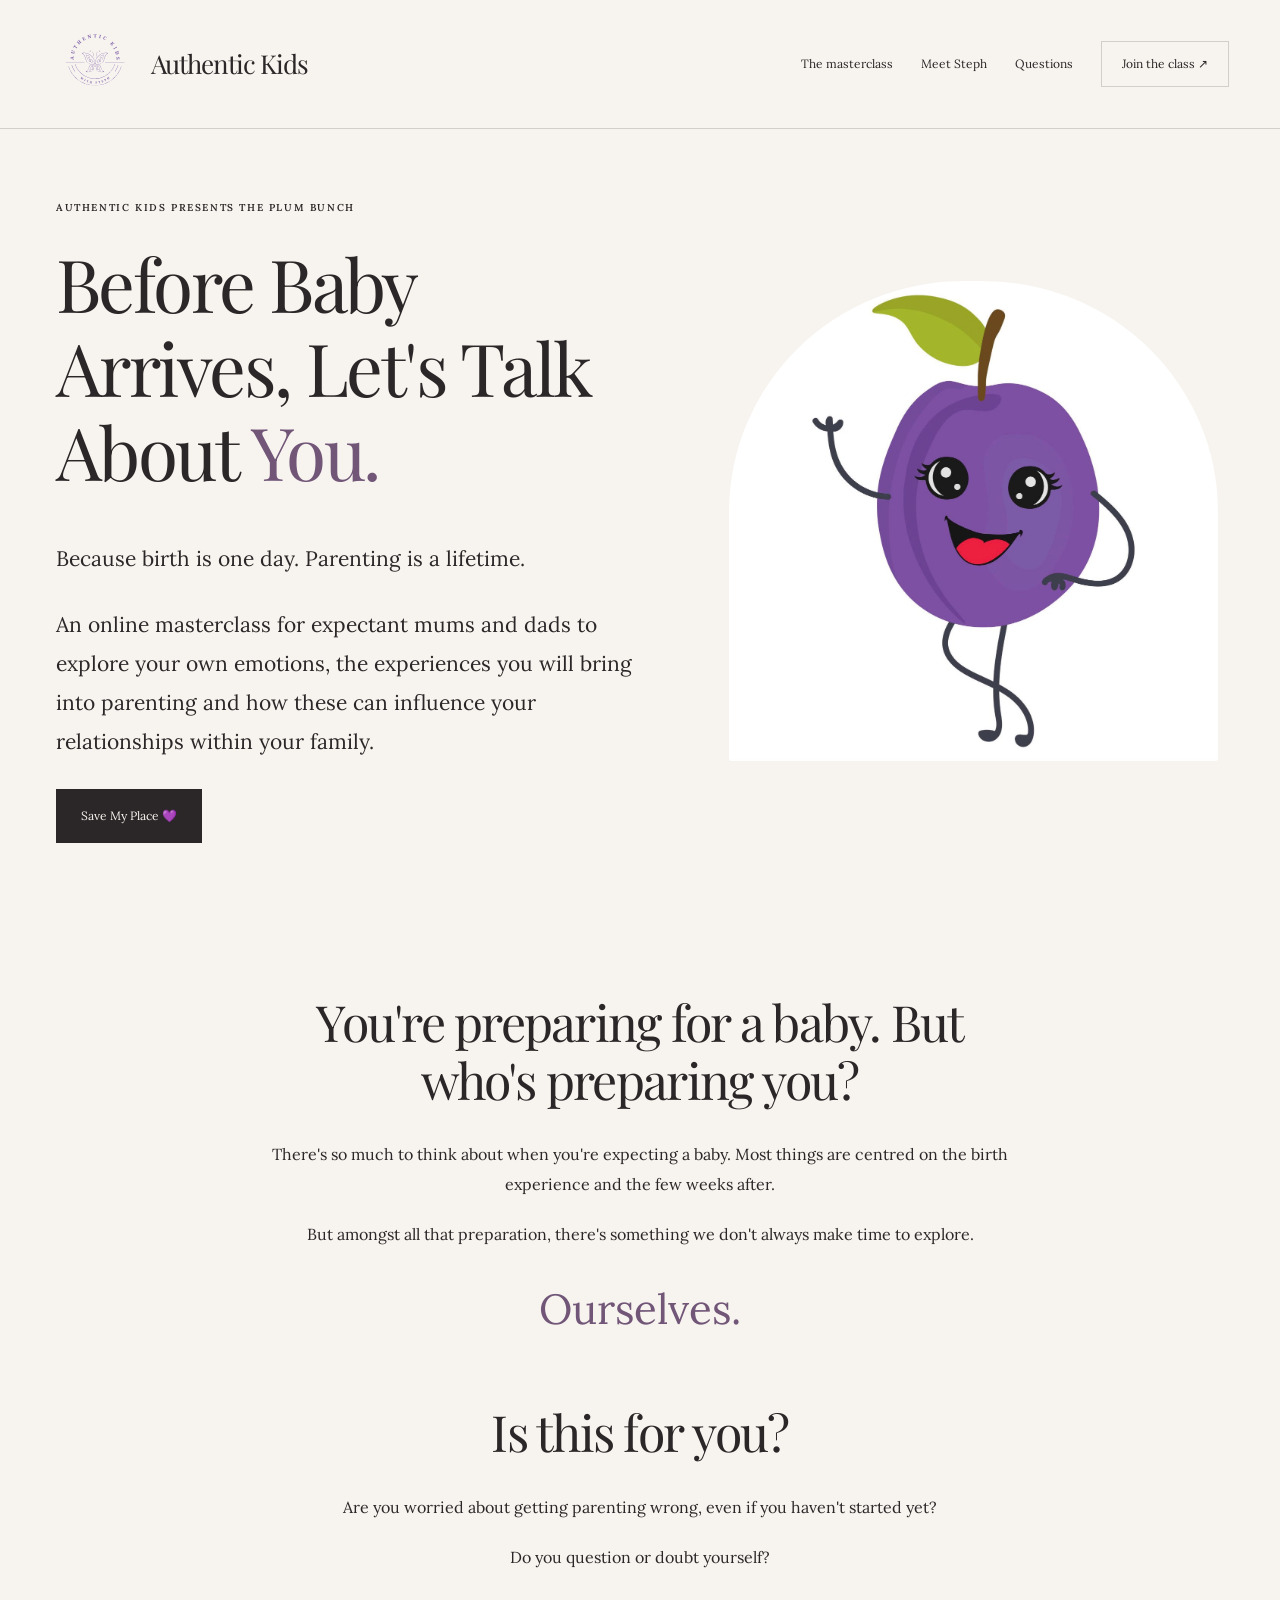
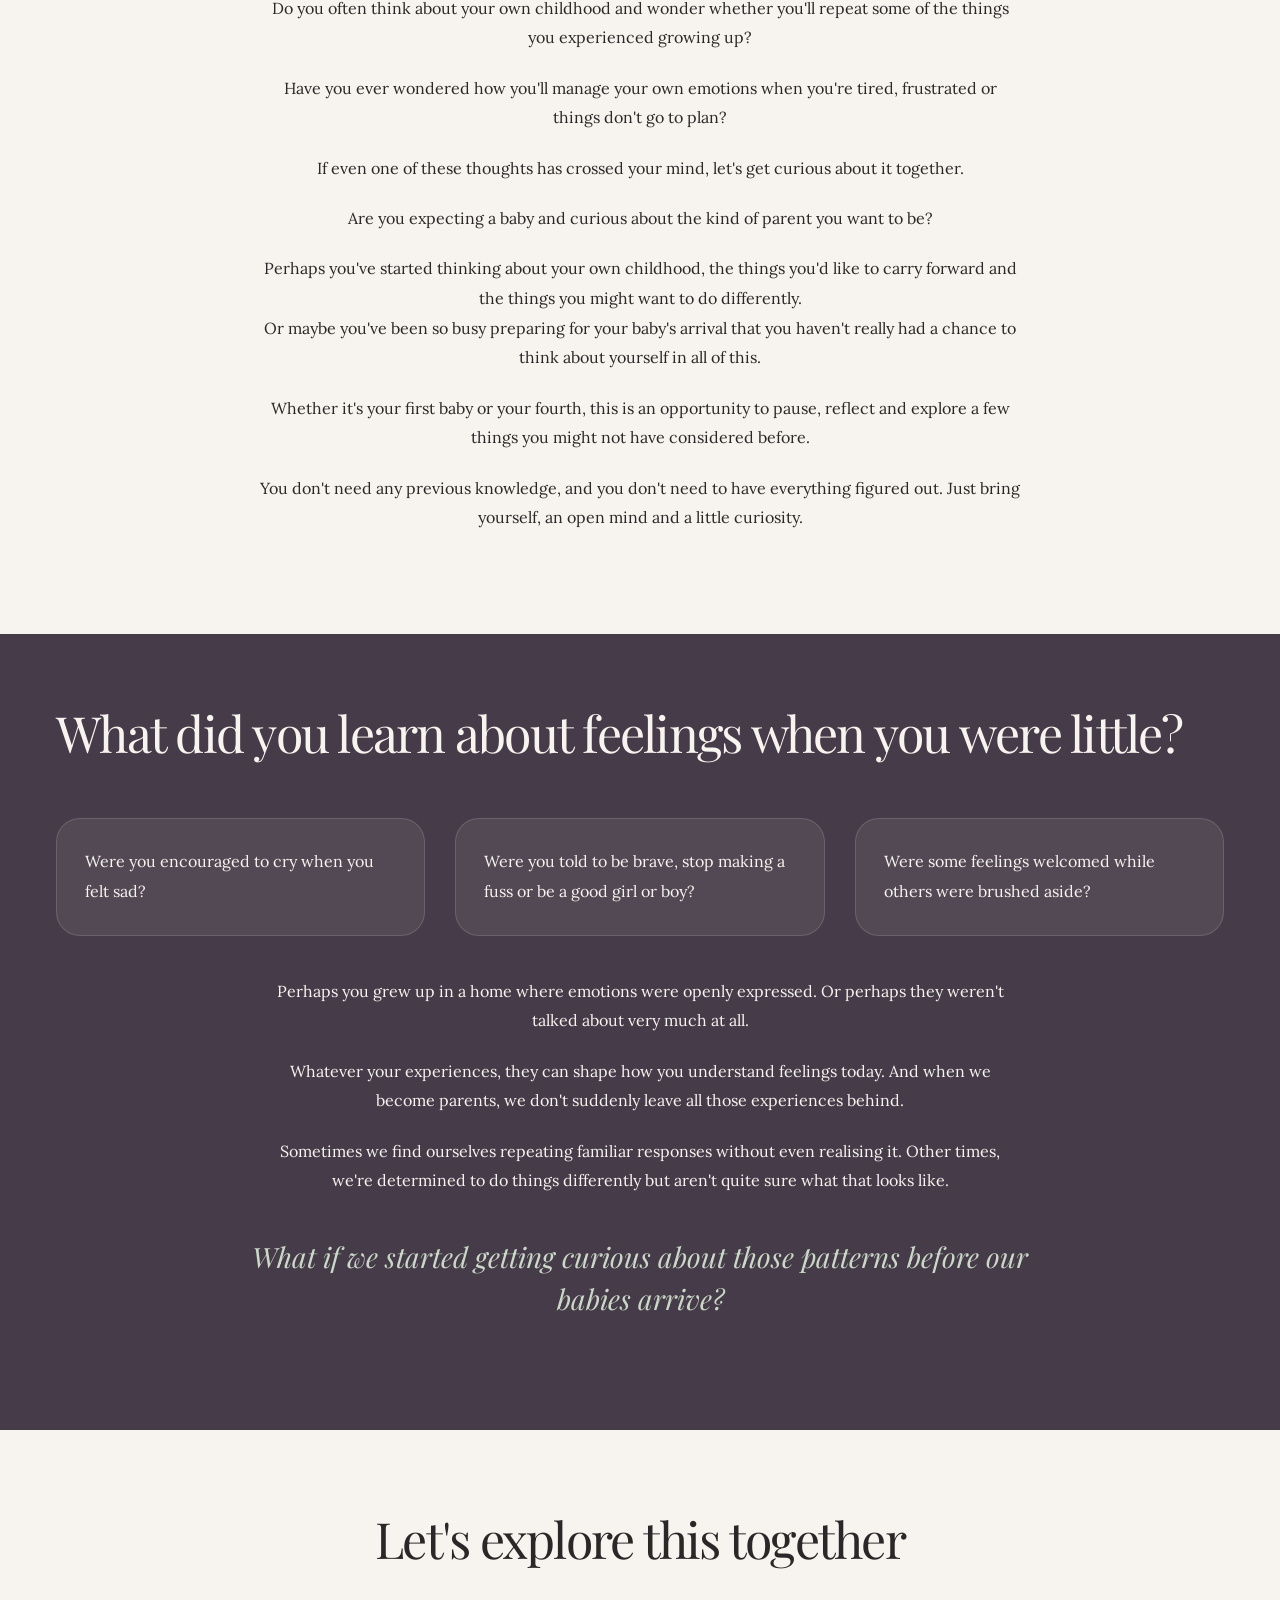
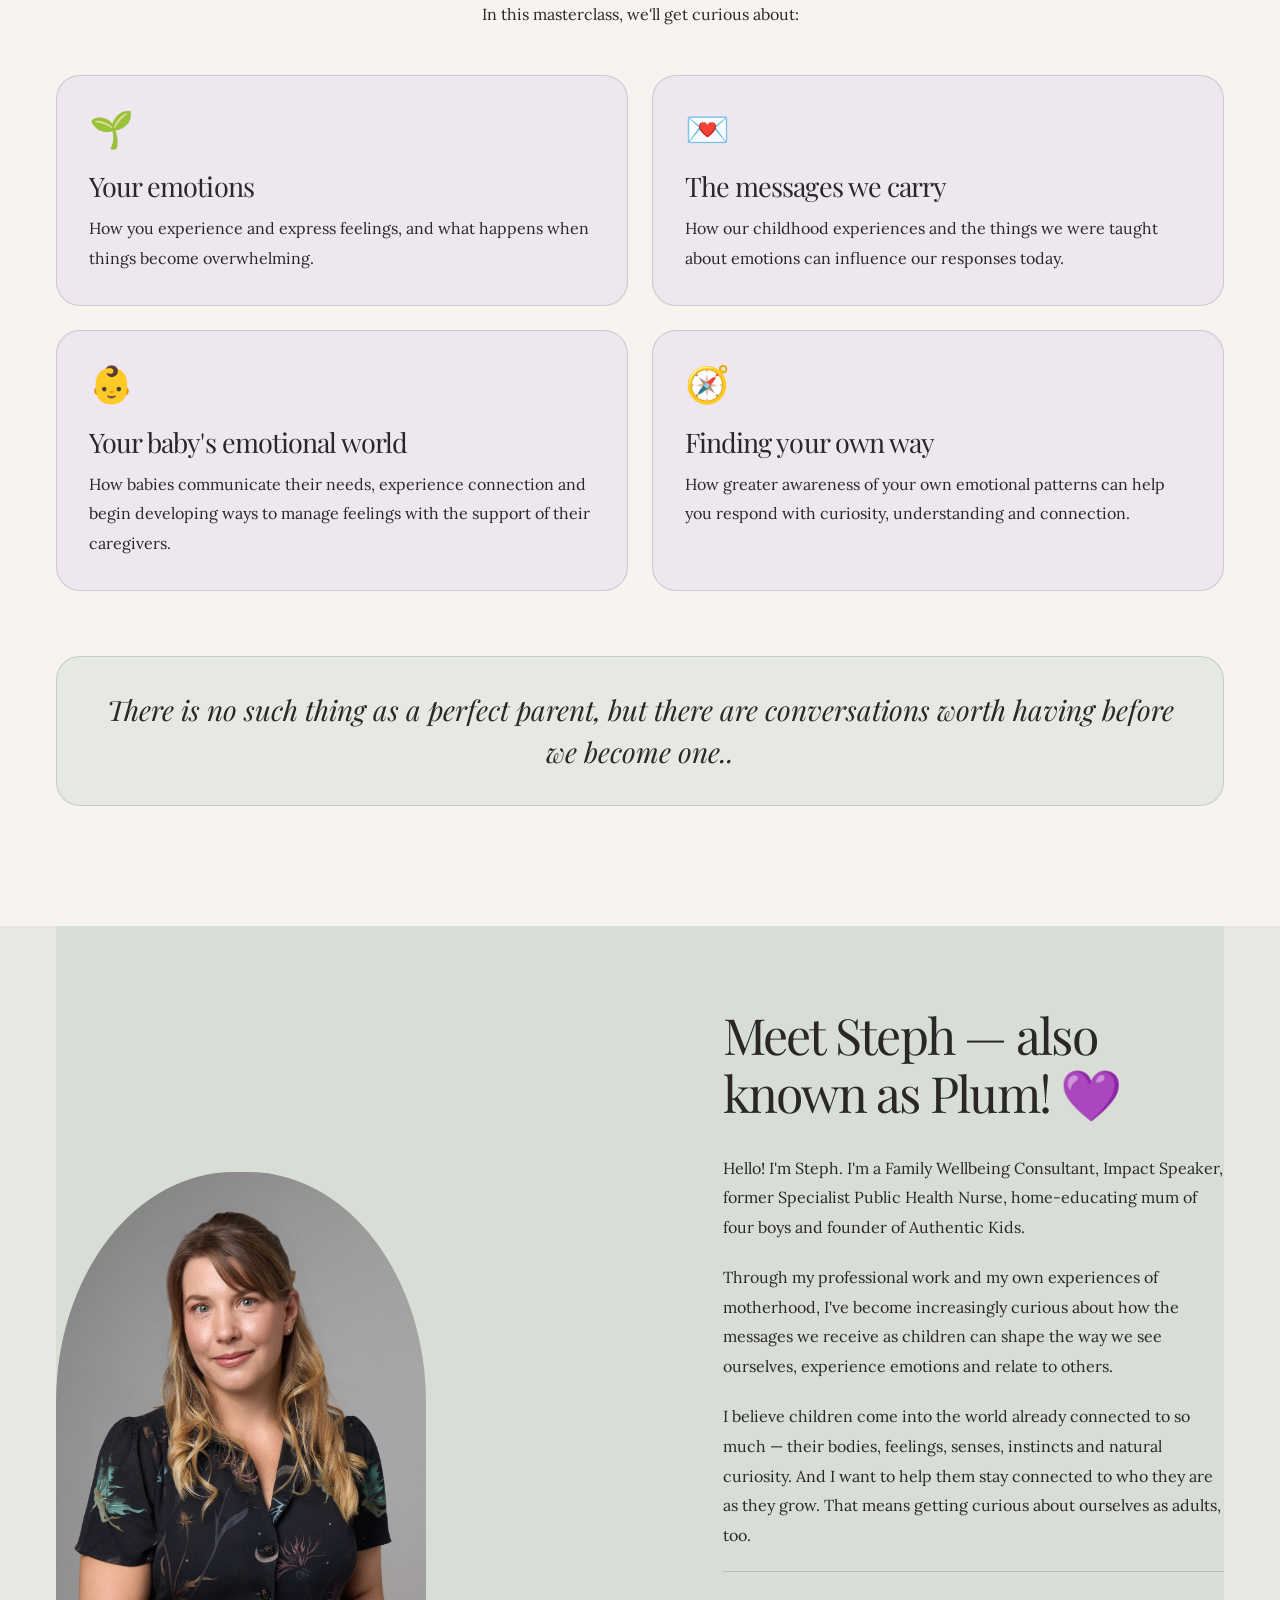
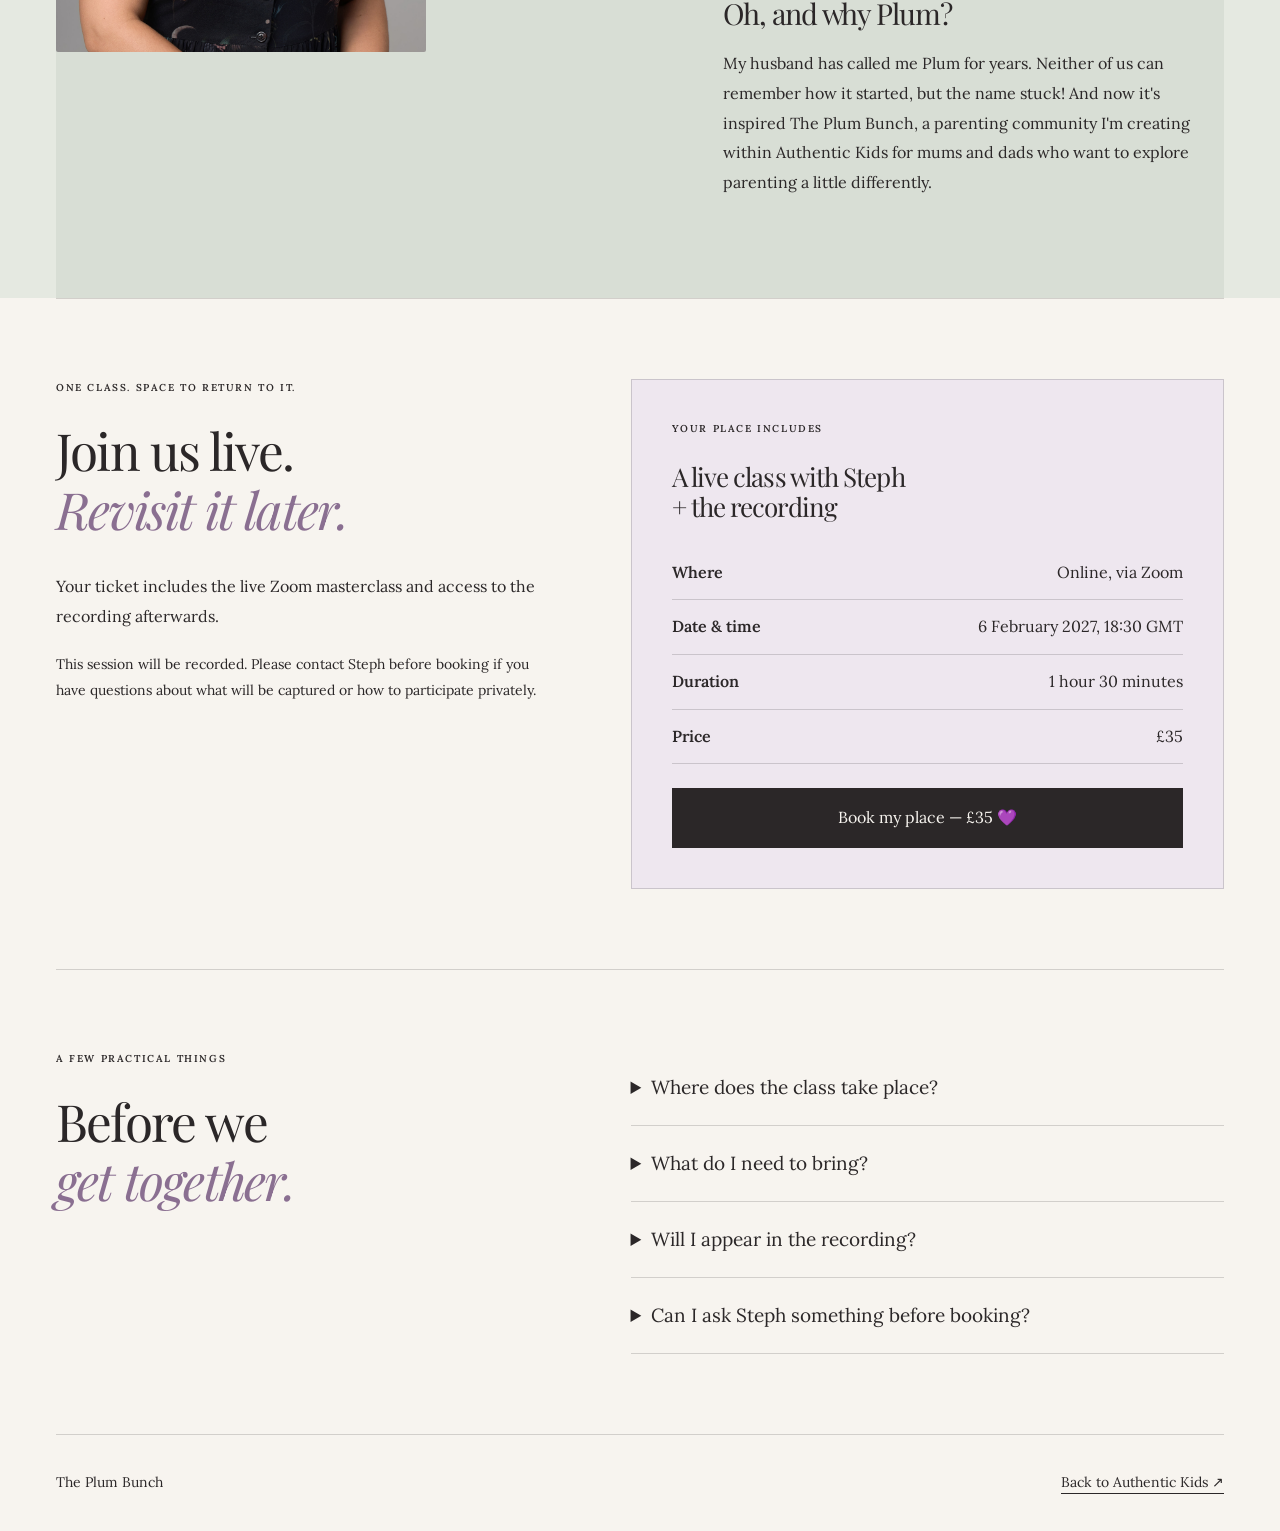
==== commit b2bbf540: "Rejig for you section" ====
--- a/masterclass/index.html
+++ b/masterclass/index.html
@@ -98,7 +98,7 @@
           You're preparing for a baby. But who's preparing you?
         </h2>
         <p>
-          There's so much to think about when you're expecting a baby. Most things are centred on the birth experience and 
+          There's so much to think about when you're expecting a baby. Most things are centred on the birth experience and
           the few weeks after.
         </p>
 
@@ -109,18 +109,41 @@
         <p class="big blush">
           Ourselves.
         </p>
-        <p>
-          Are you worried about getting parenting wrong, even if you haven't started yet?  
+
+        <h2>
+          Is this for you?
+        </h2>
+
+        <p>
+          Are you worried about getting parenting wrong, even if you haven't started yet?
         </p>
         <p> Do you question or doubt yourself? </p>
         <p>
-          Do you often think about your own childhood and wonder whether you'll repeat some of the things 
+          Do you often think about your own childhood and wonder whether you'll repeat some of the things
           you experienced growing up?
         </p>
-        <p>Have you ever wondered how you'll manage your own emotions when you're tired, 
+        <p>Have you ever wondered how you'll manage your own emotions when you're tired,
           frustrated or things don't go to plan?</p>
         <p>If even one of these thoughts has crossed your mind, let's get curious about it together.</p>
-      </section>
+        <p>
+          Are you expecting a baby and curious about the kind of parent you want to be?
+        </p>
+        <p>
+          Perhaps you've started thinking about your own childhood, the things you'd like
+          to carry forward and the things you might want to do differently.
+
+<br>Or maybe you've been so busy preparing for your baby's
+          arrival that you haven't really had a chance to think about yourself in all of this.
+        </p>
+        <p>Whether it's your first baby or your fourth, this is an opportunity to pause,
+          reflect and explore a few things you might not have considered before.
+        </p>
+        <p>
+          You don't need any previous knowledge, and you don't need to have everything
+          figured out. Just bring yourself, an open mind and a little curiosity.
+        </p>
+      </section>
+
       <section class="dark">
         <div class="wrap">
           <h2>
@@ -257,28 +280,6 @@
             </aside>
           </div>
         </div>
-      </section>
-      <section class="narrow center">
-        <h2>
-          Is this for you?
-        </h2>
-        <p>
-          Are you expecting a baby and curious about the kind of parent you want to be?
-        </p>
-        <p>
-          Perhaps you've started thinking about your own childhood, the things you'd like
-          to carry forward and the things you might want to do differently.
-
-<br>Or maybe you've been so busy preparing for your baby's
-          arrival that you haven't really had a chance to think about yourself in all of this.
-        </p>
-        <p>Whether it's your first baby or your fourth, this is an opportunity to pause,
-          reflect and explore a few things you might not have considered before.
-        </p>
-        <p>
-          You don't need any previous knowledge, and you don't need to have everything
-          figured out. Just bring yourself, an open mind and a little curiosity.
-        </p>
       </section>
       <section class="mc-section wrap mc-columns" id="booking">
         <div>
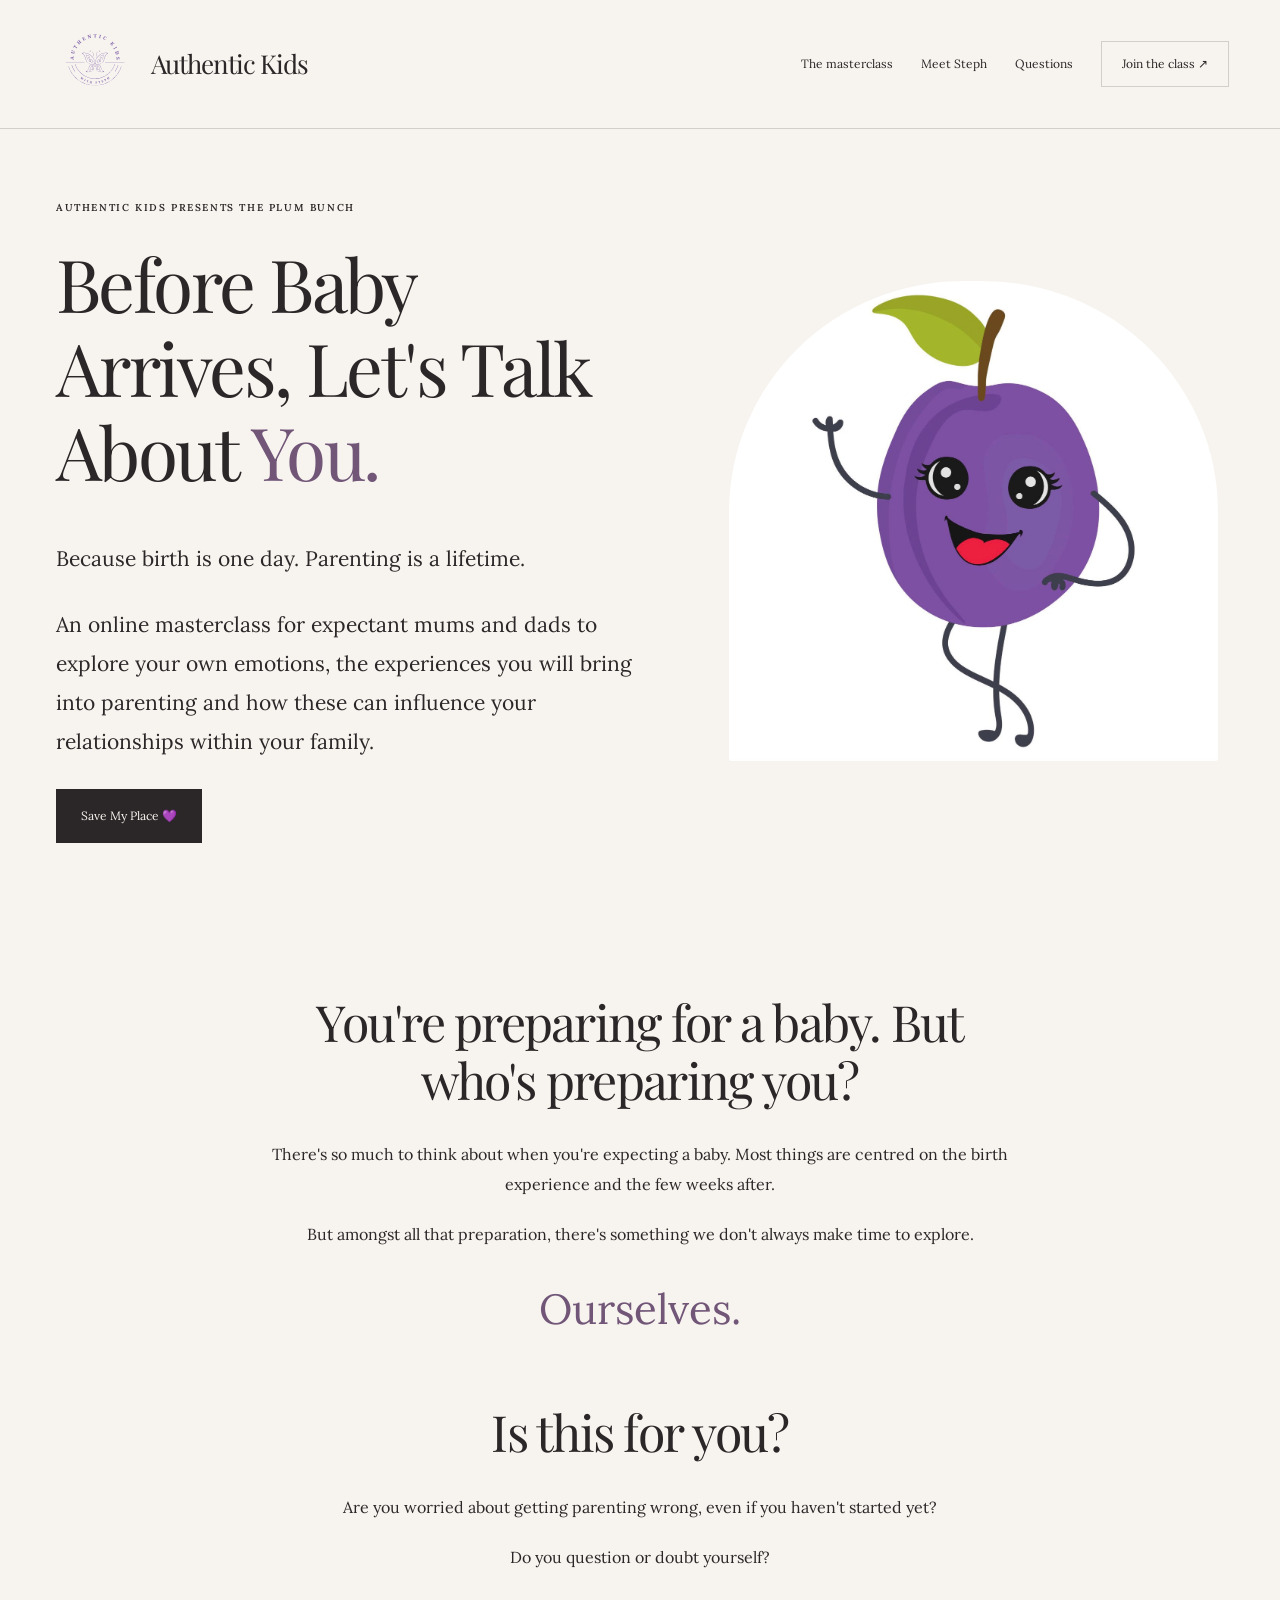
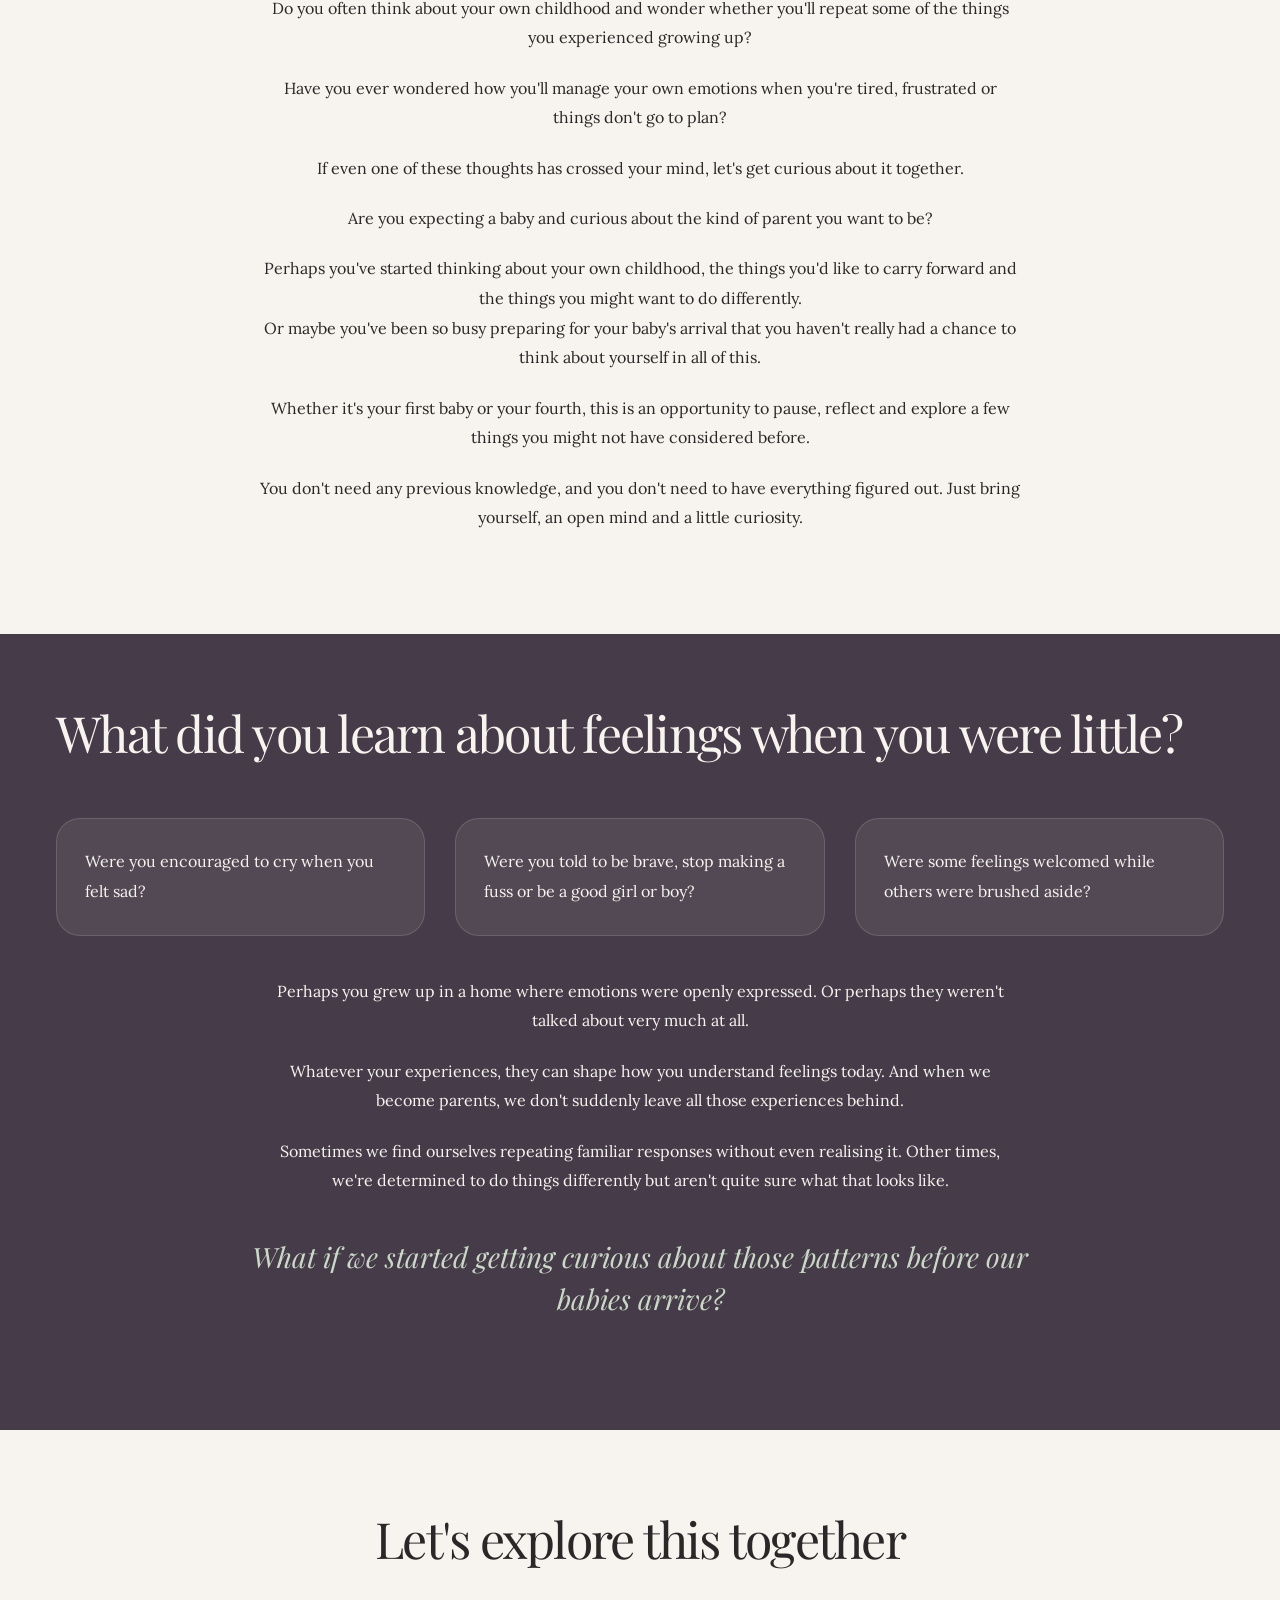
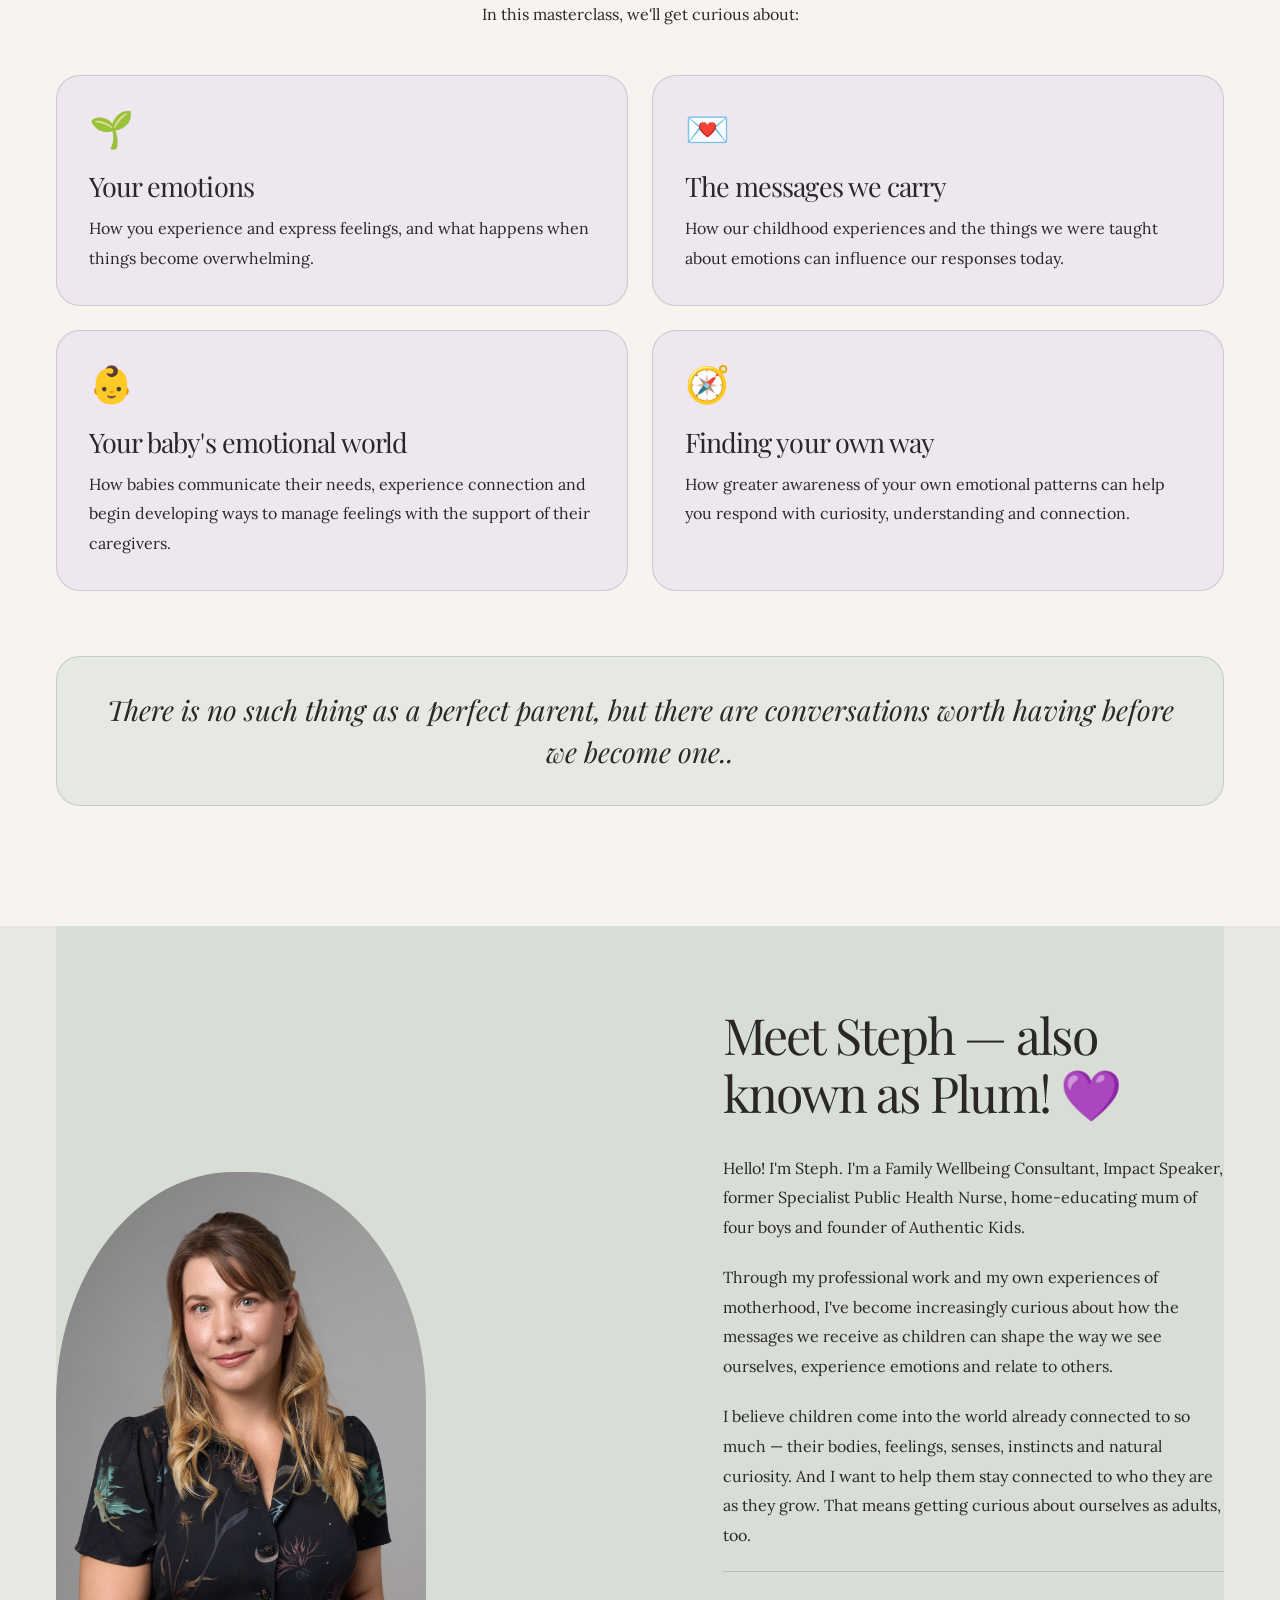
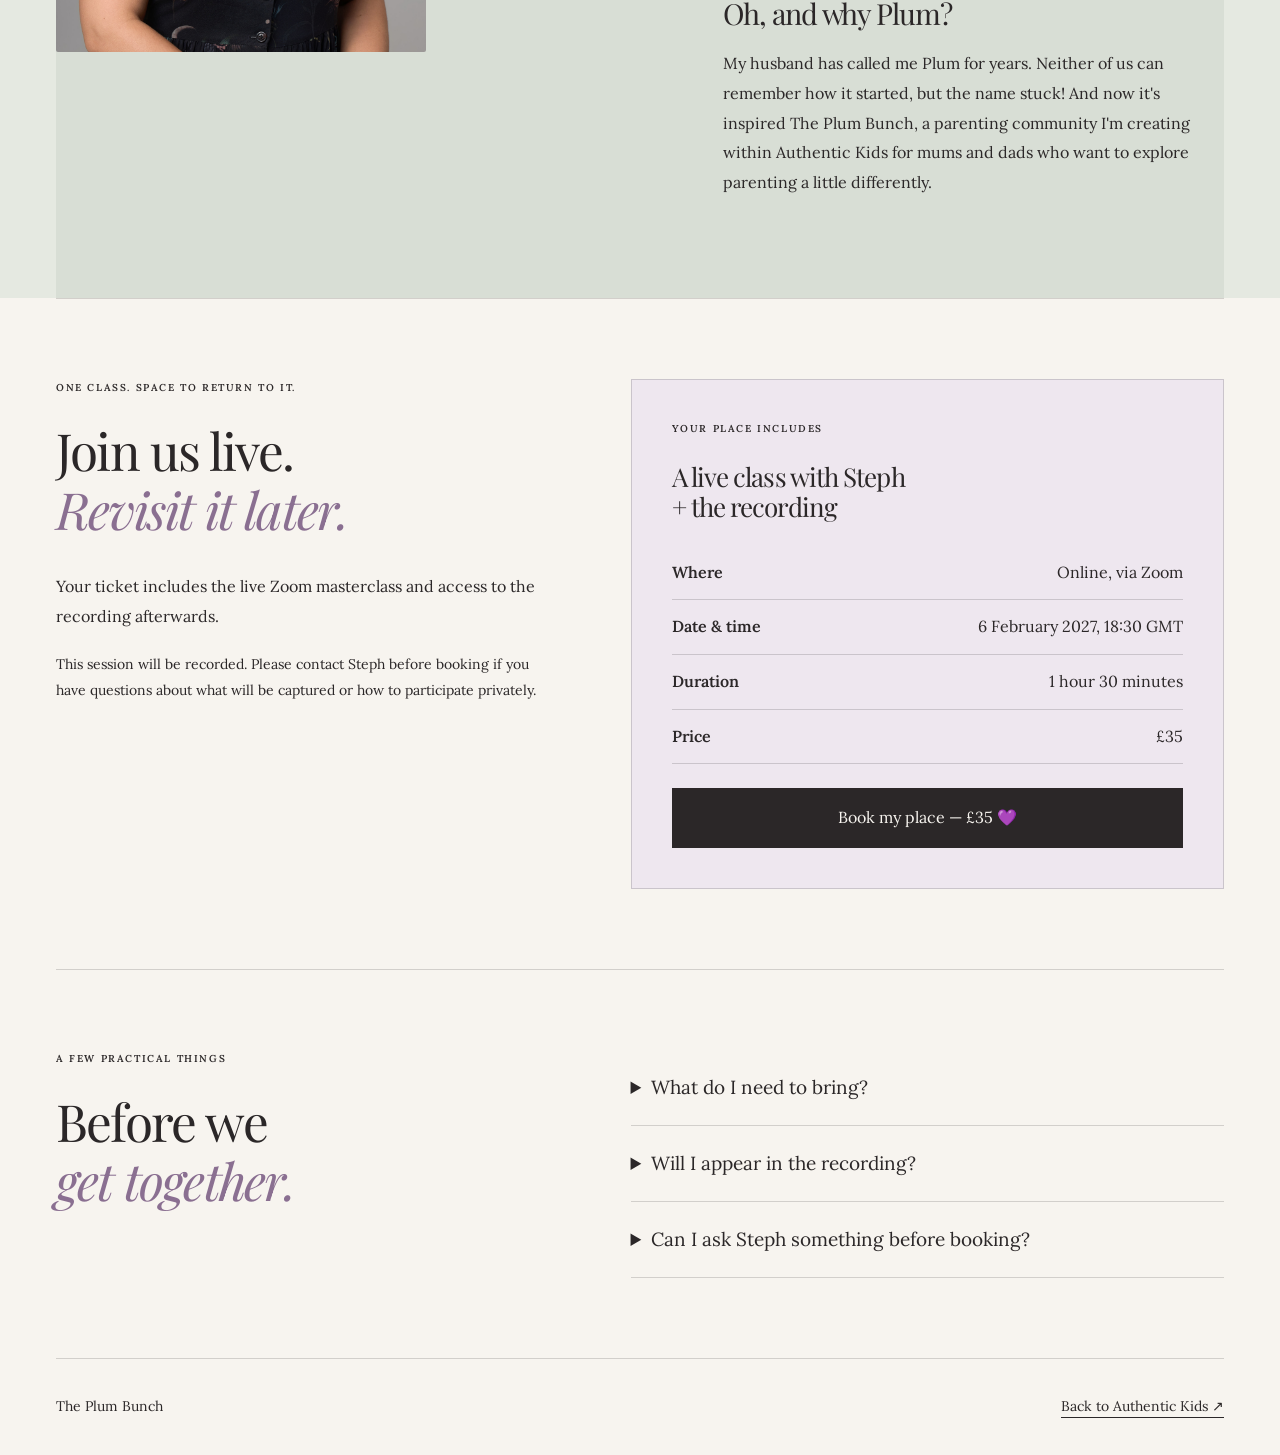
==== commit bb927f19: "Remove where question" ====
--- a/masterclass/index.html
+++ b/masterclass/index.html
@@ -367,14 +367,6 @@
         <div class="mc-faq">
           <details>
             <summary>
-              Where does the class take place?
-            </summary>
-            <p>
-              Live online over Zoom. Your joining link will be emailed to you closer to the masterclass date.
-            </p>
-          </details>
-          <details>
-            <summary>
               What do I need to bring?
             </summary>
             <p>
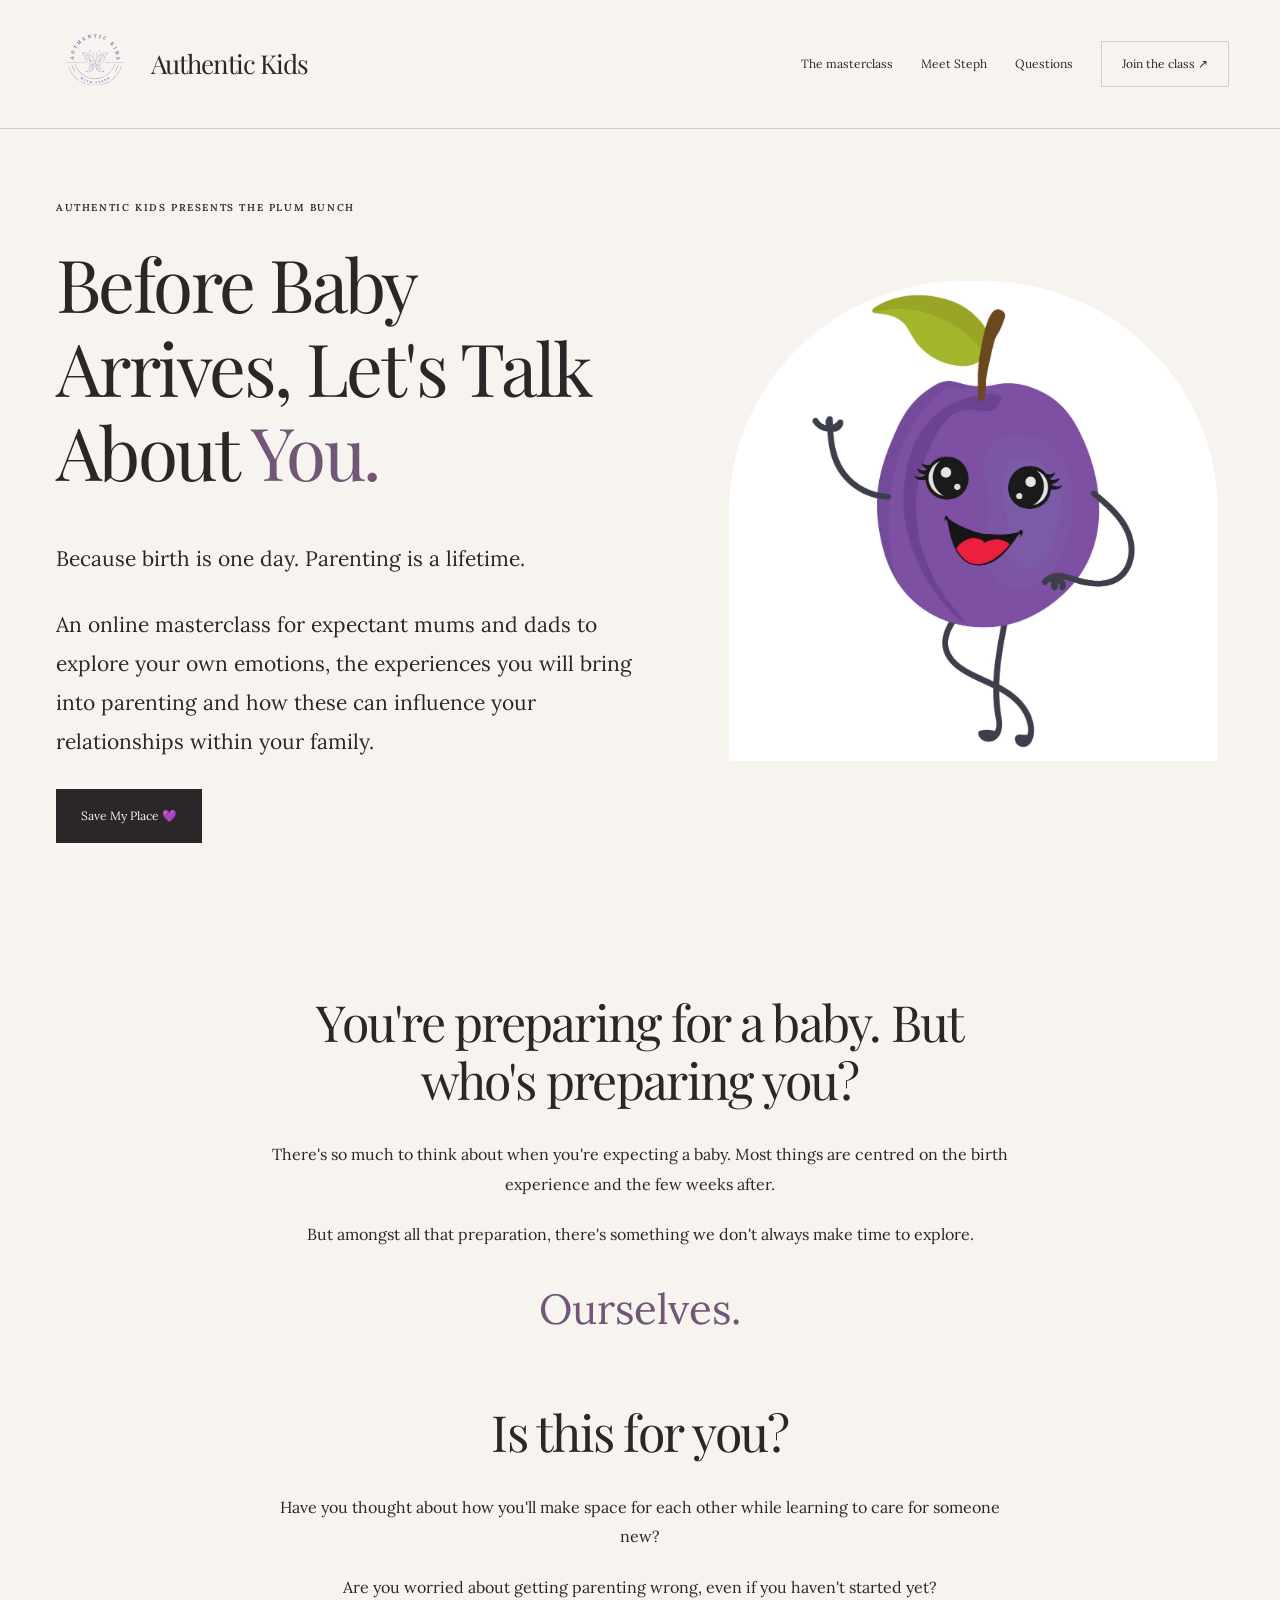
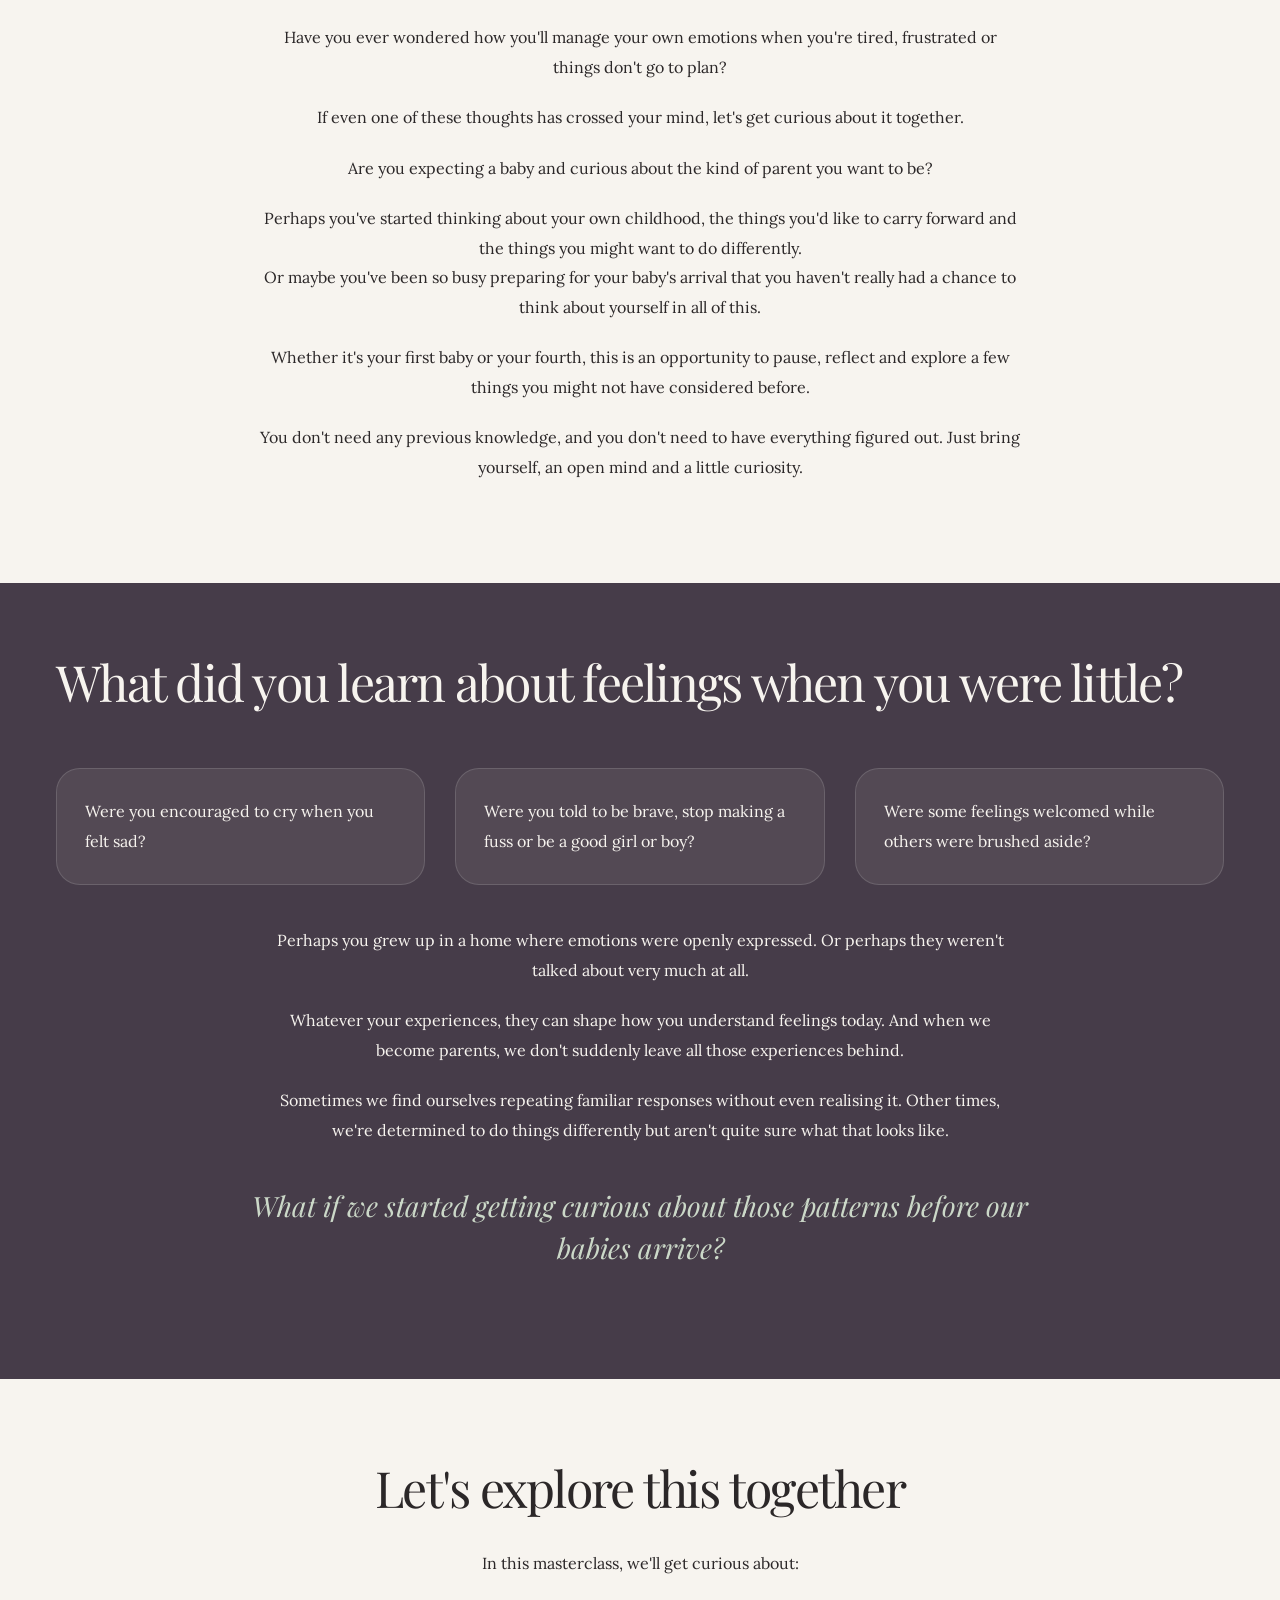
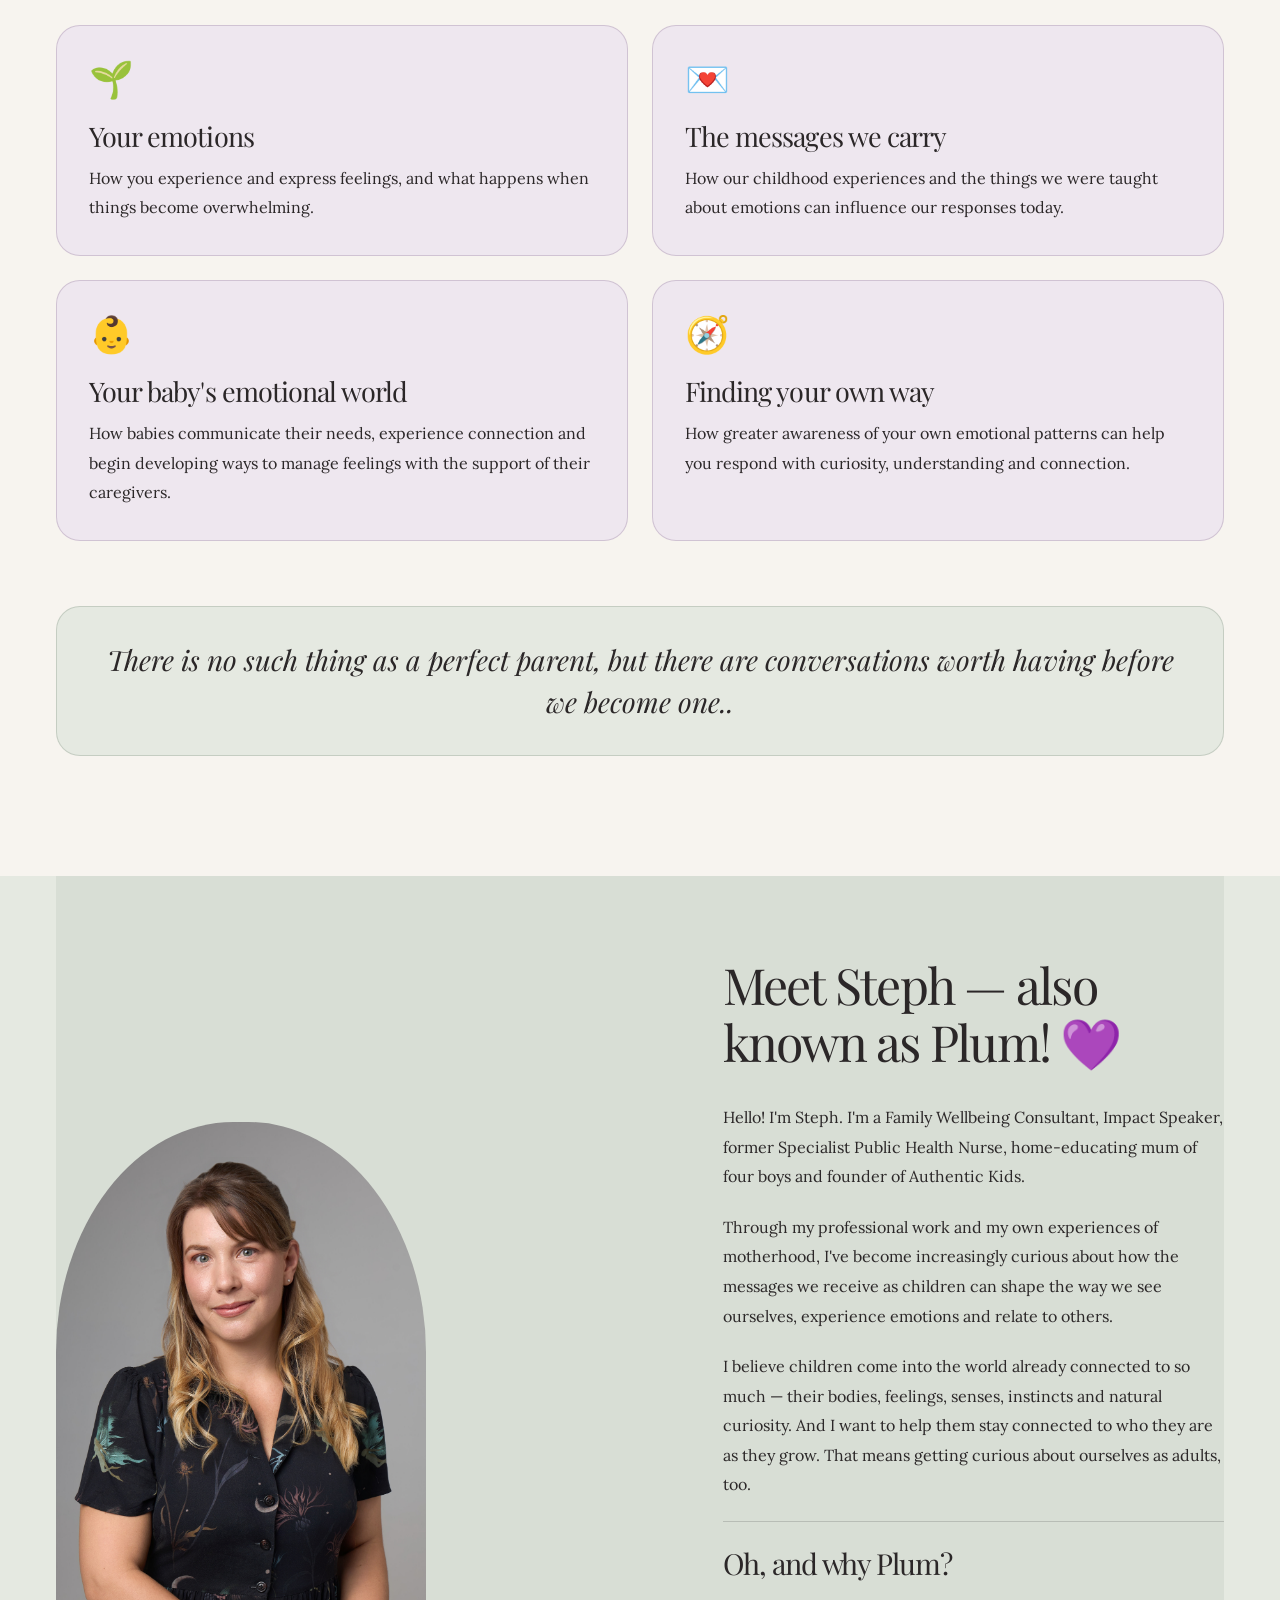
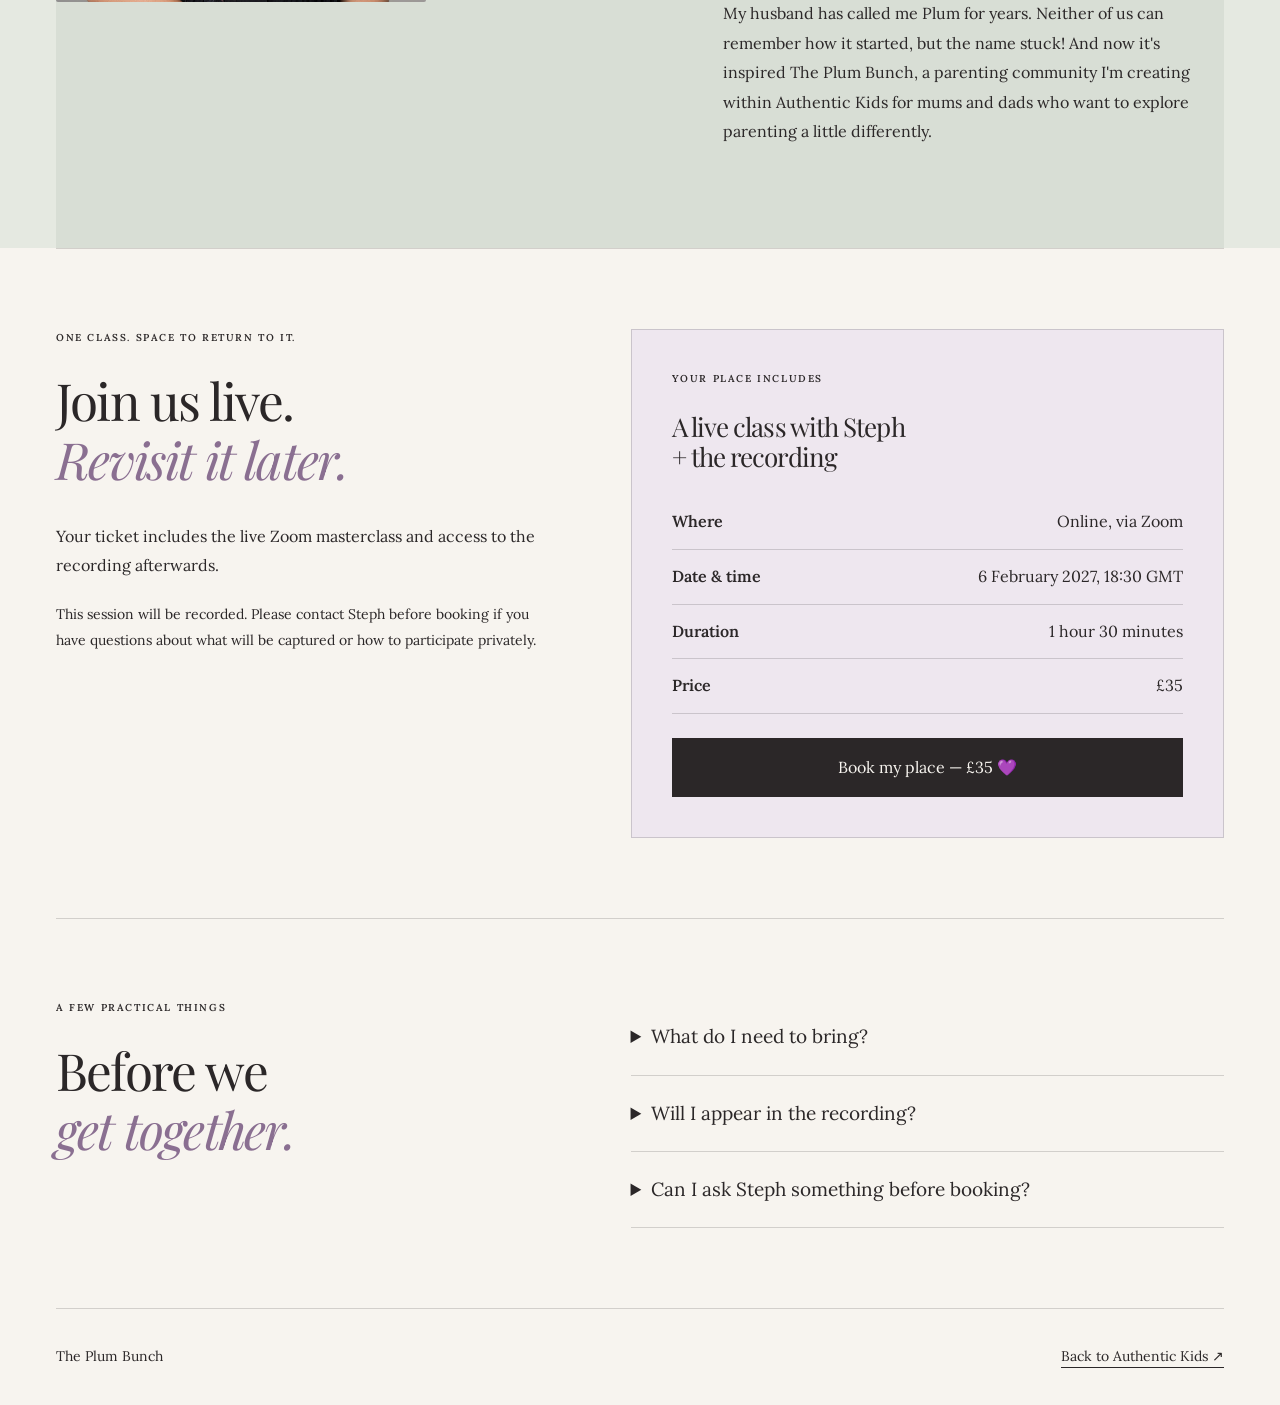
==== commit 35577fd4: "Update is this for you" ====
--- a/masterclass/index.html
+++ b/masterclass/index.html
@@ -113,15 +113,12 @@
         <h2>
           Is this for you?
         </h2>
-
+ <p> Have you thought about how you'll make space for each other while learning to care for someone new? </p>
         <p>
           Are you worried about getting parenting wrong, even if you haven't started yet?
         </p>
-        <p> Do you question or doubt yourself? </p>
-        <p>
-          Do you often think about your own childhood and wonder whether you'll repeat some of the things
-          you experienced growing up?
-        </p>
+       
+  
         <p>Have you ever wondered how you'll manage your own emotions when you're tired,
           frustrated or things don't go to plan?</p>
         <p>If even one of these thoughts has crossed your mind, let's get curious about it together.</p>
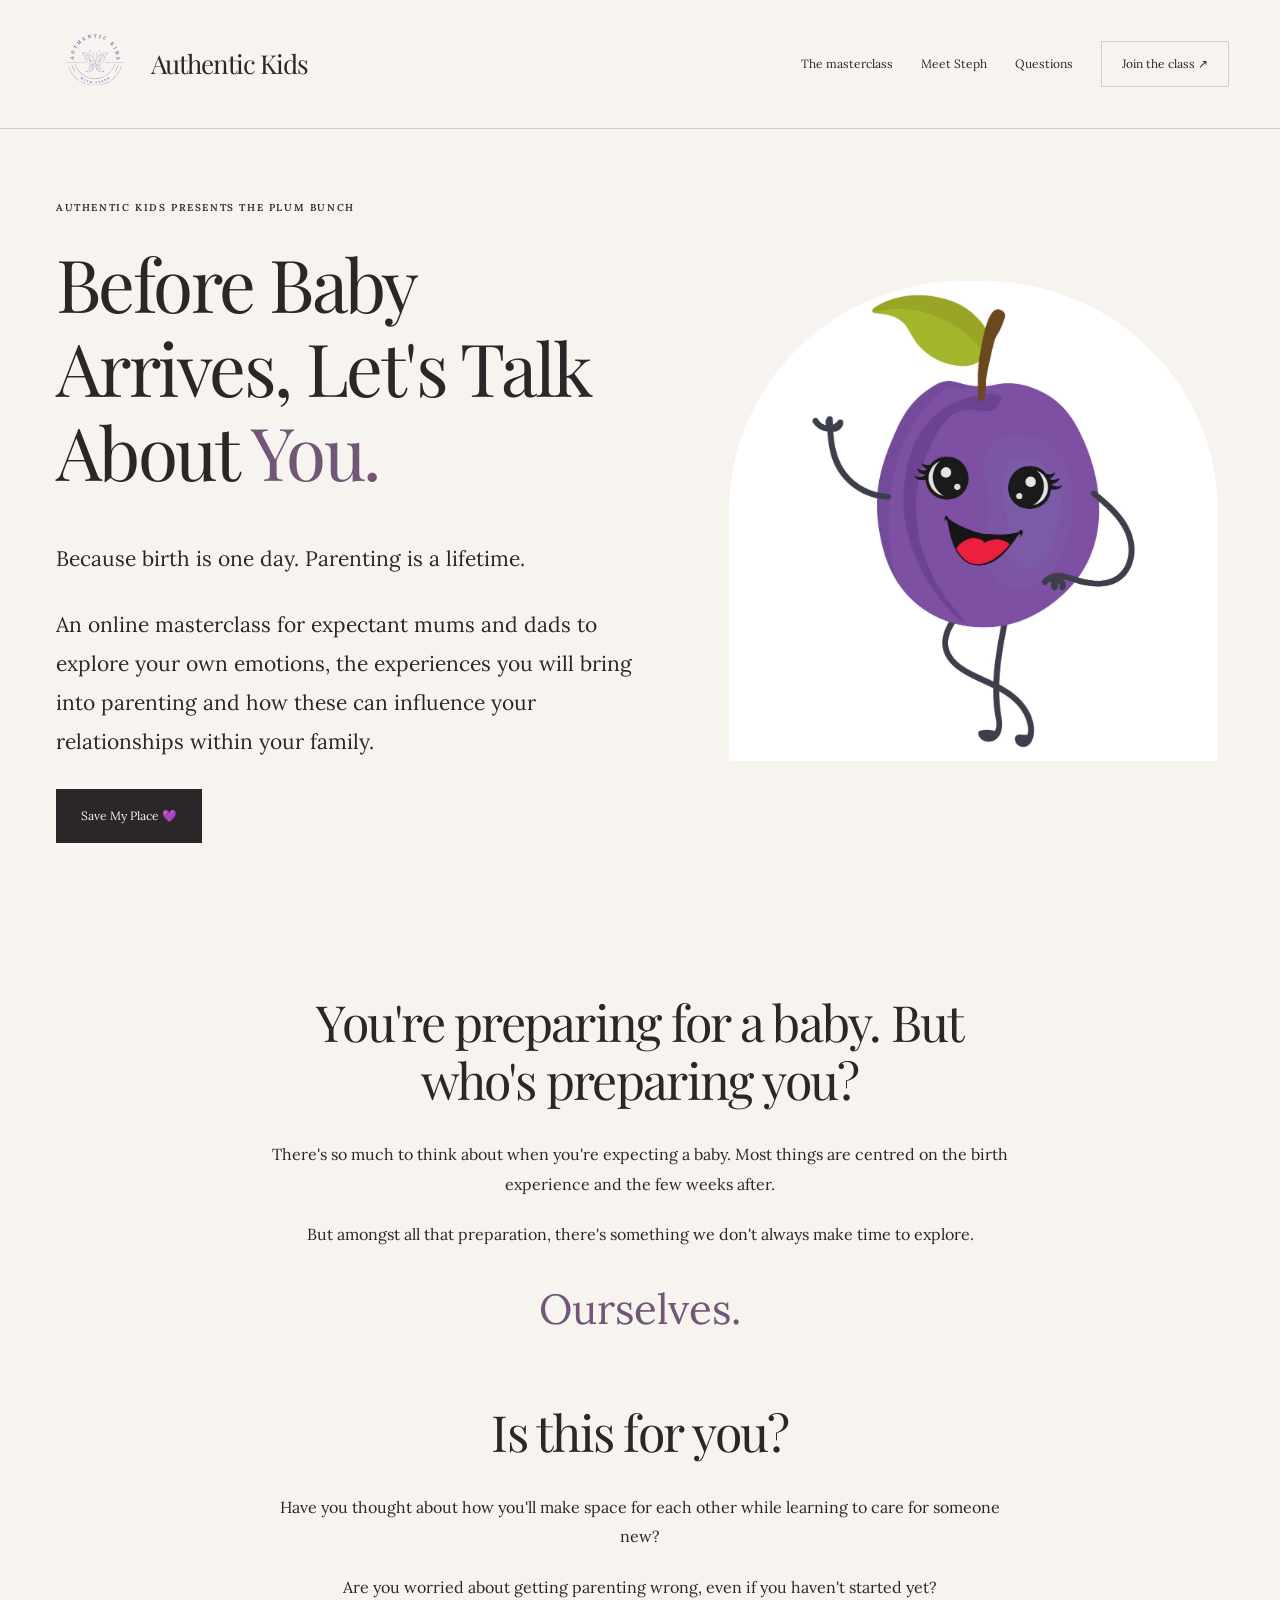
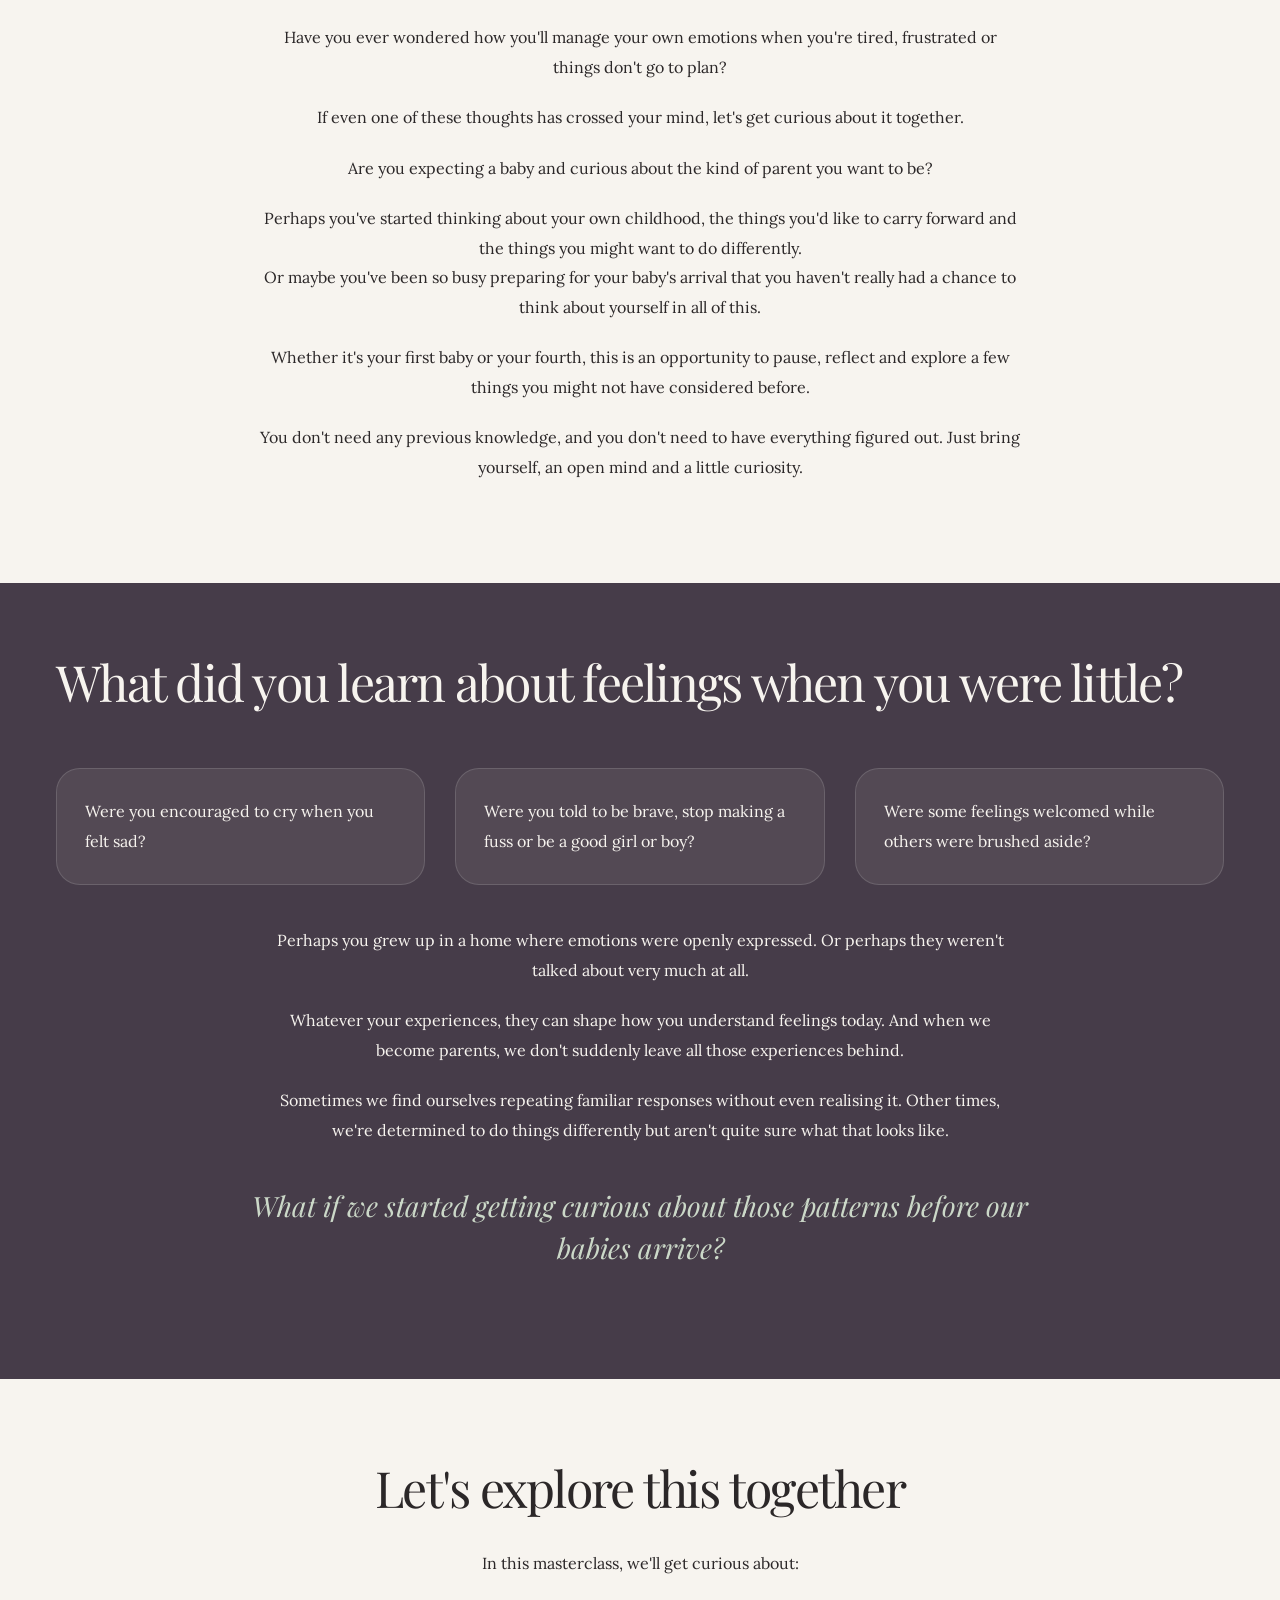
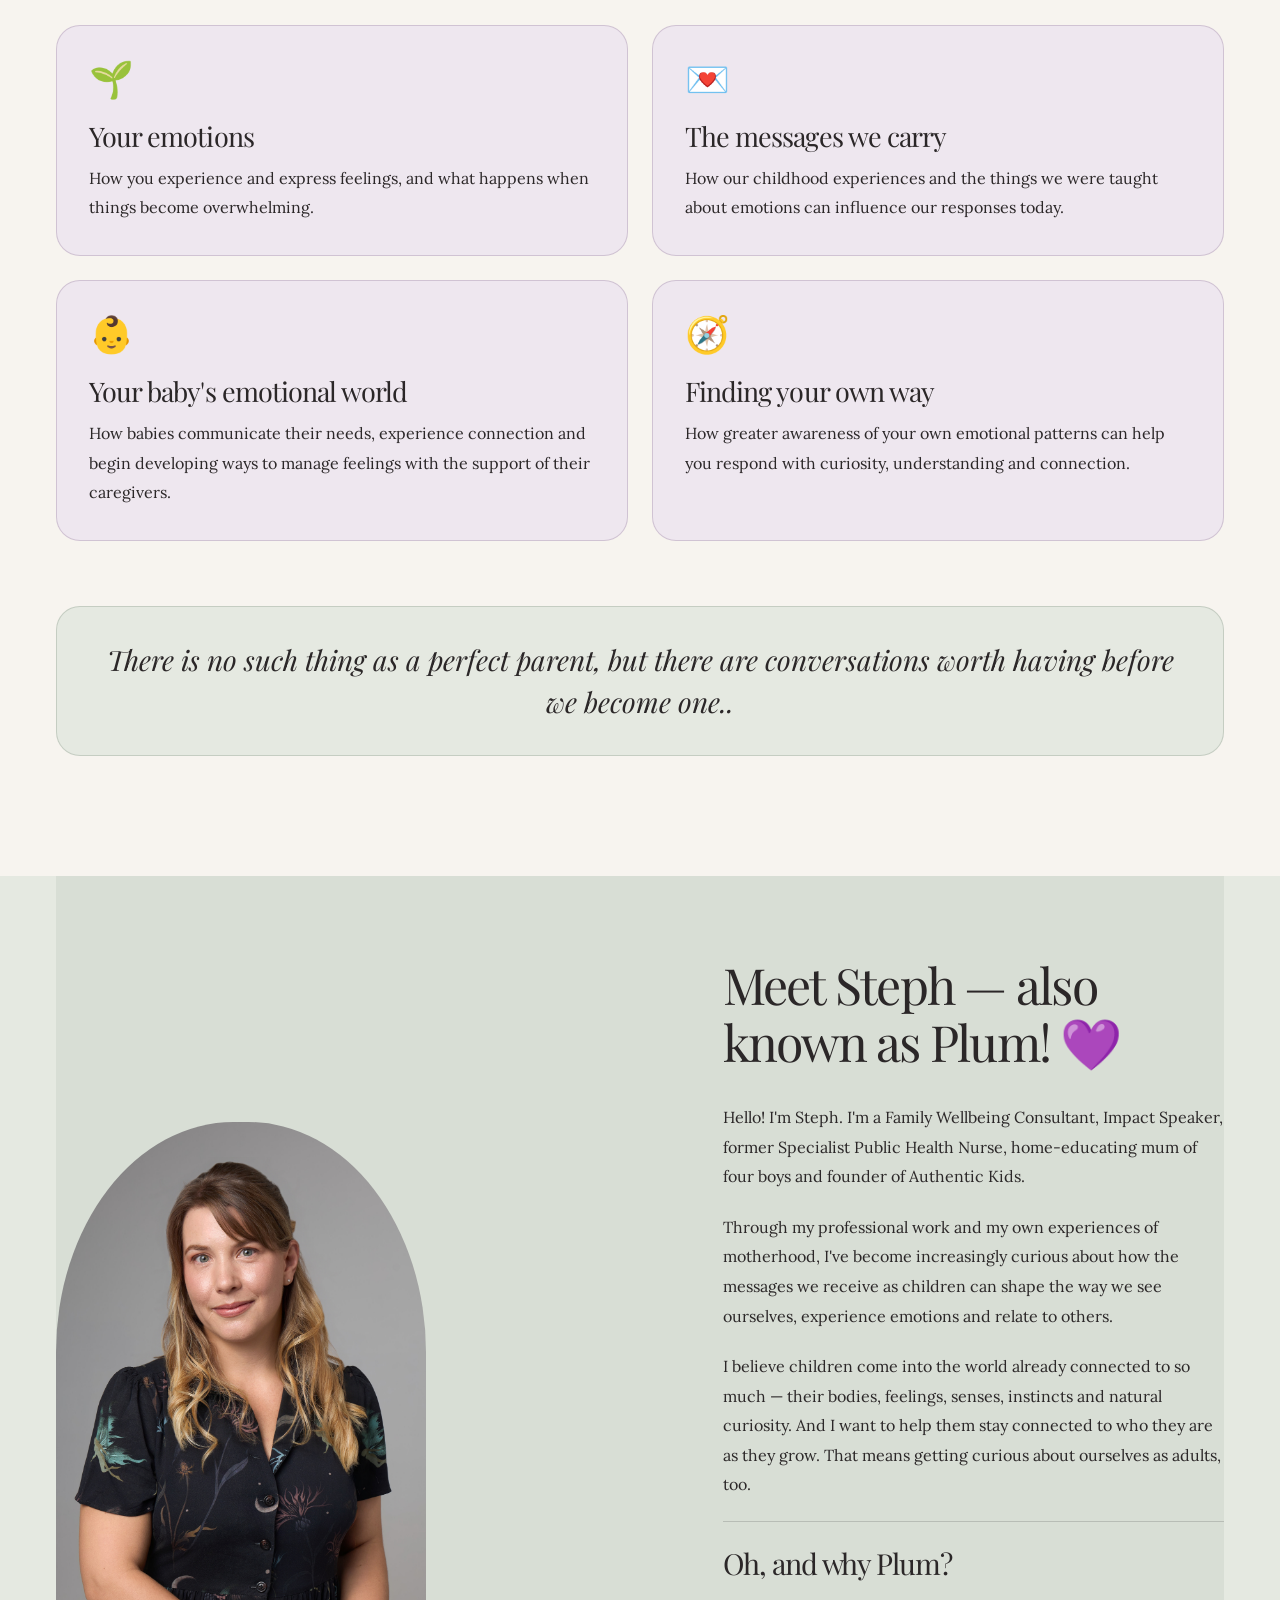
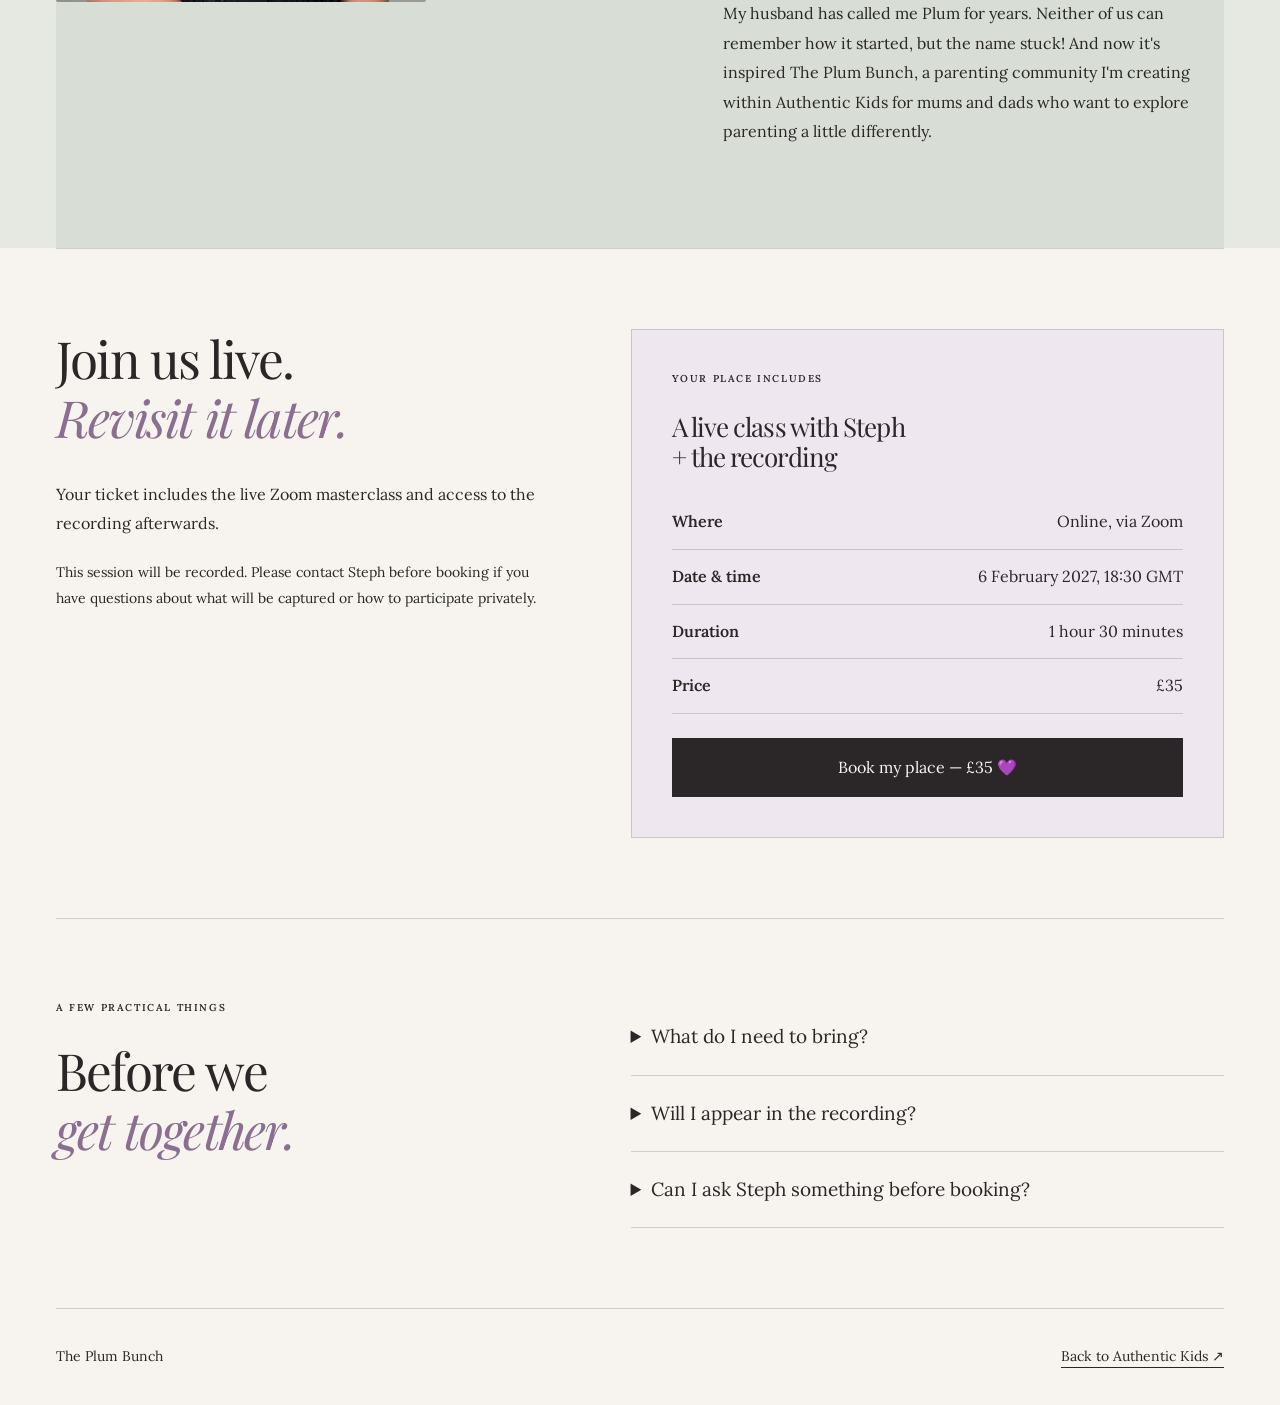
==== commit 1fa815c4: "Update heading" ====
--- a/masterclass/index.html
+++ b/masterclass/index.html
@@ -280,9 +280,7 @@
       </section>
       <section class="mc-section wrap mc-columns" id="booking">
         <div>
-          <p class="eyebrow">
-            One class. Space to return to it.
-          </p>
+         
           <h2>
             Join us live.
             <br>
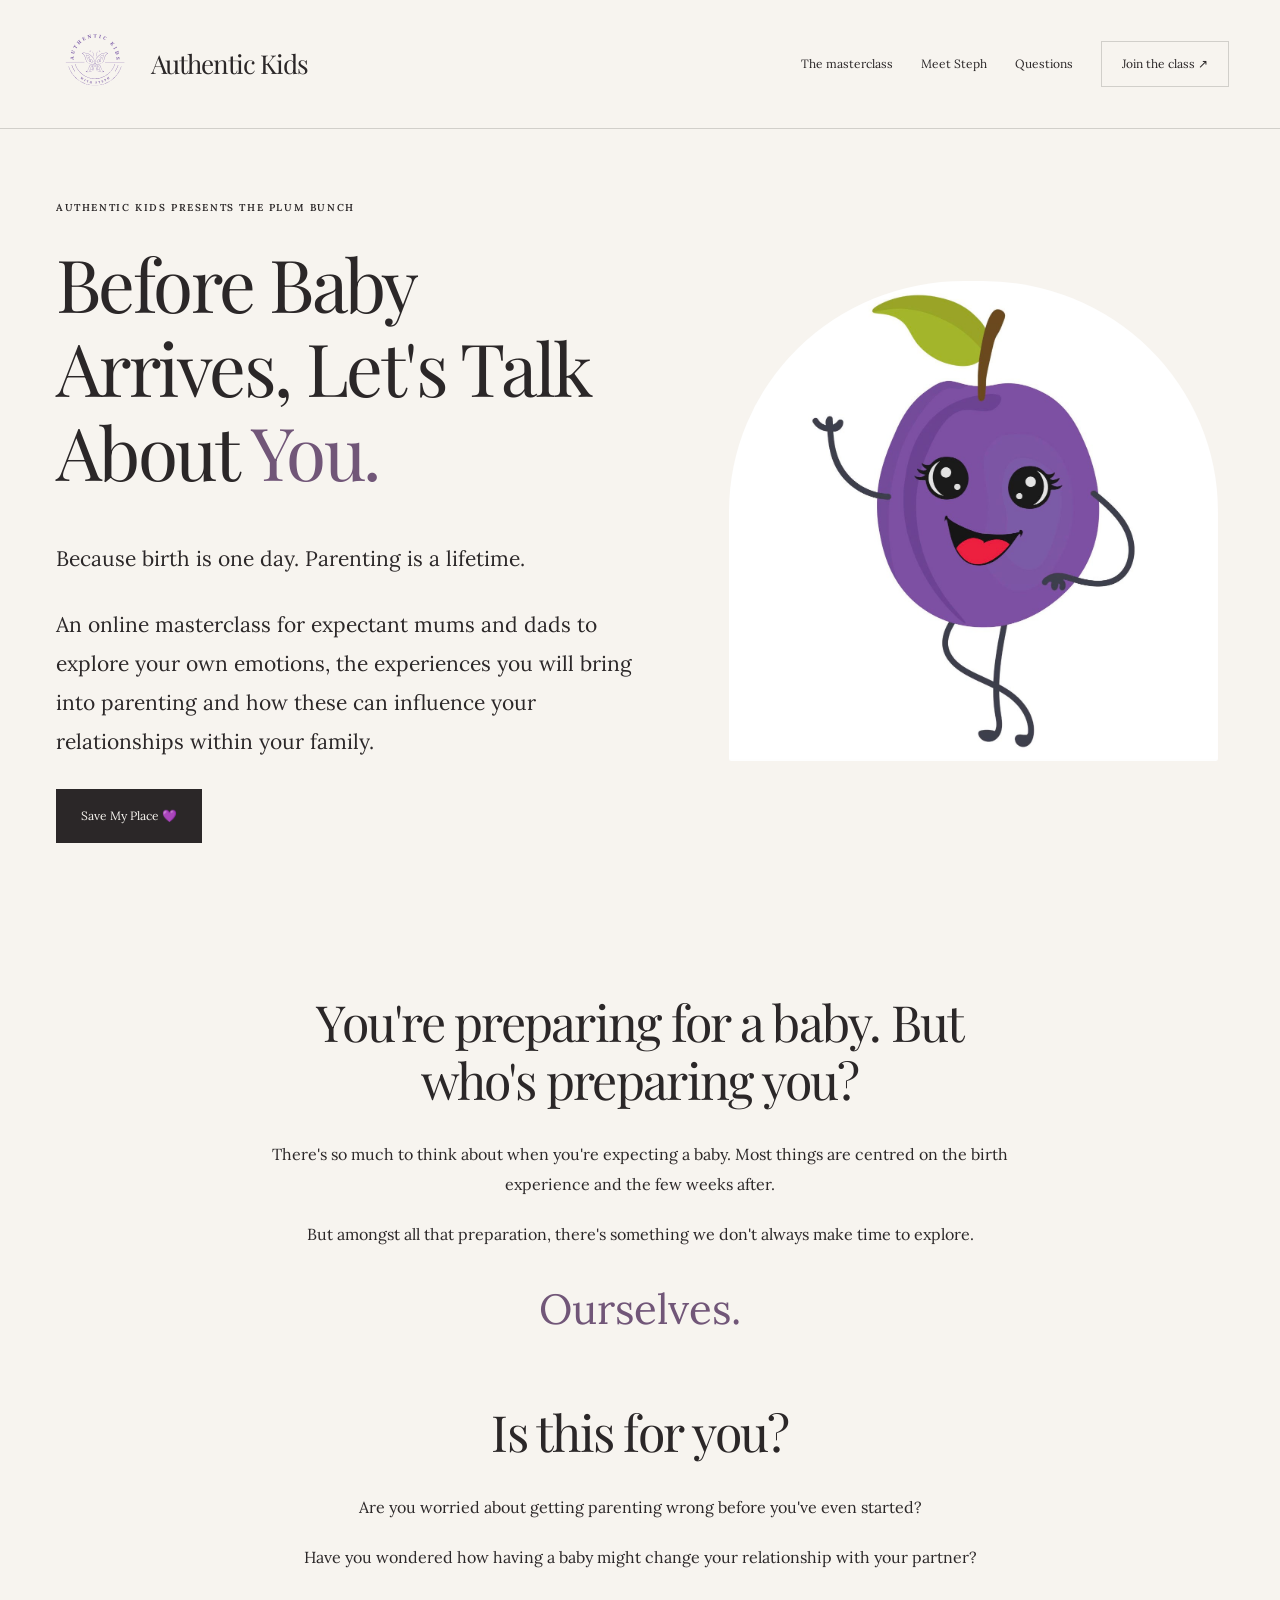
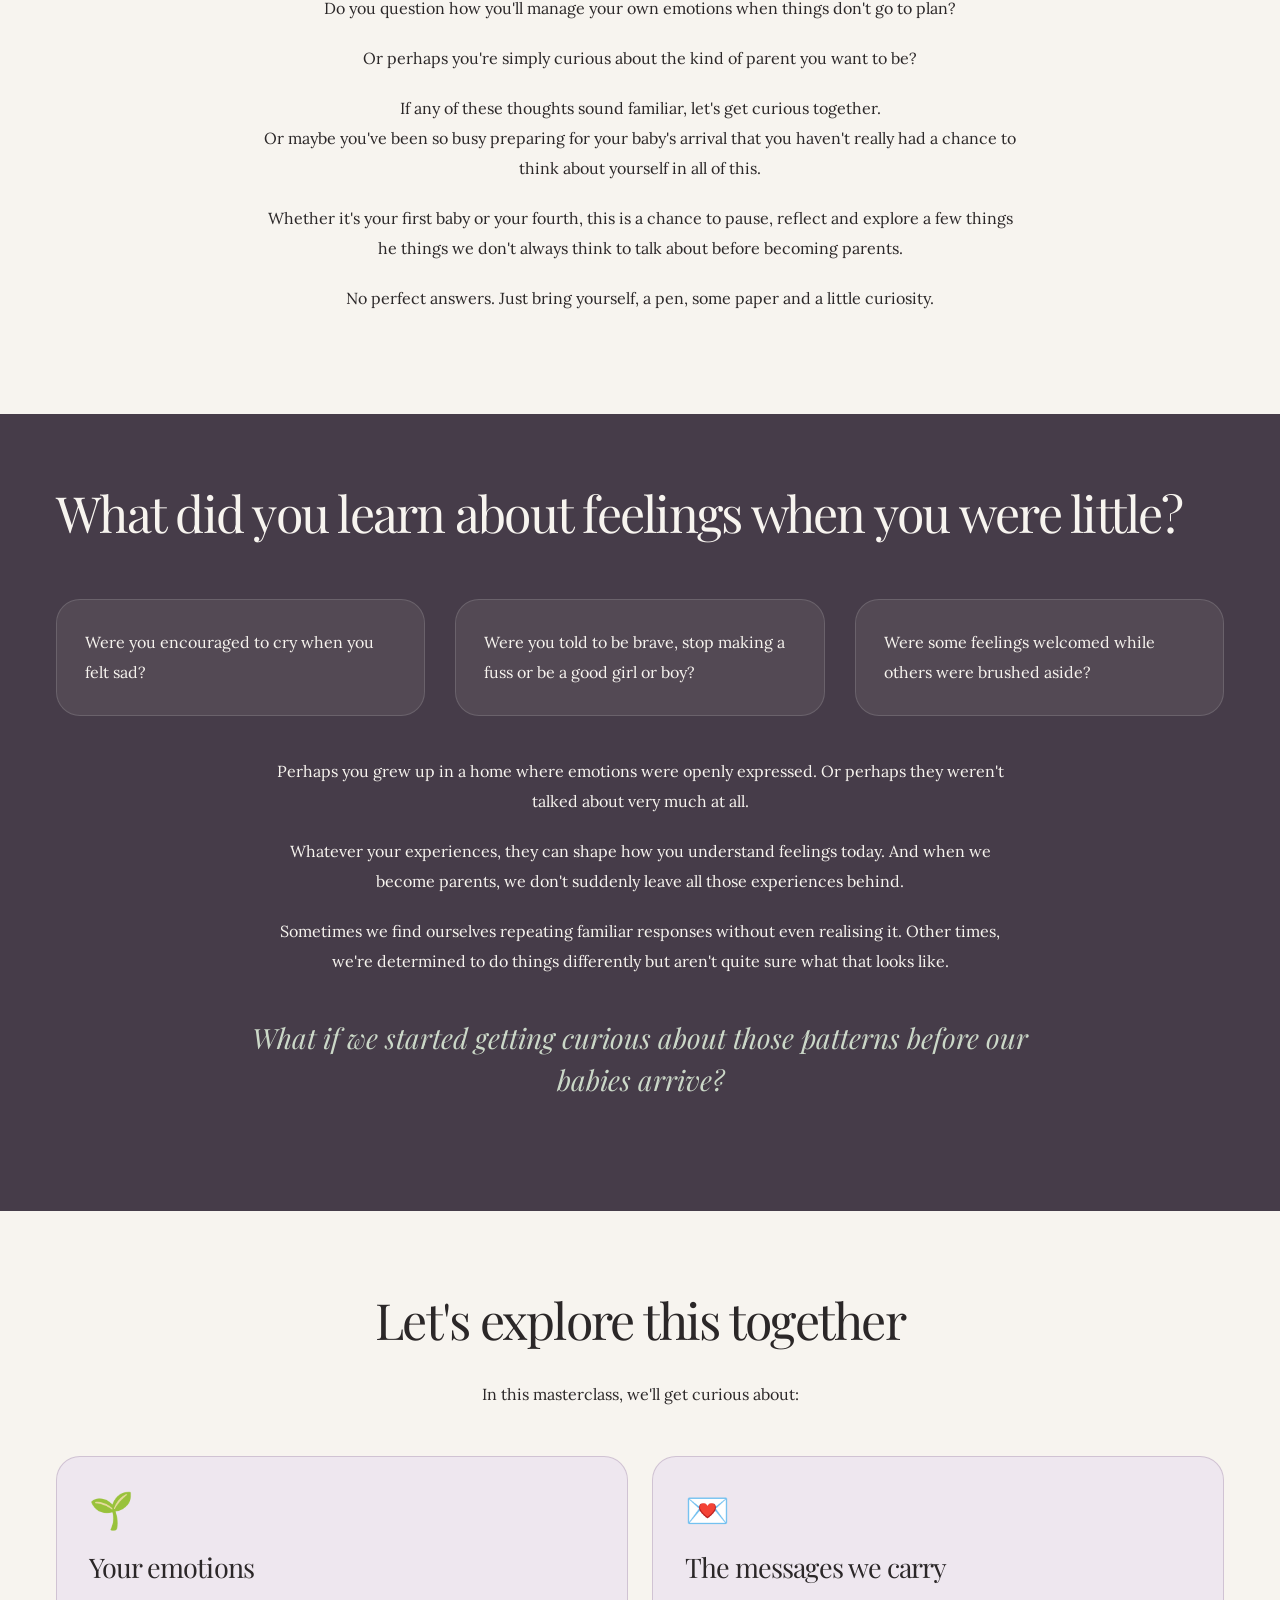
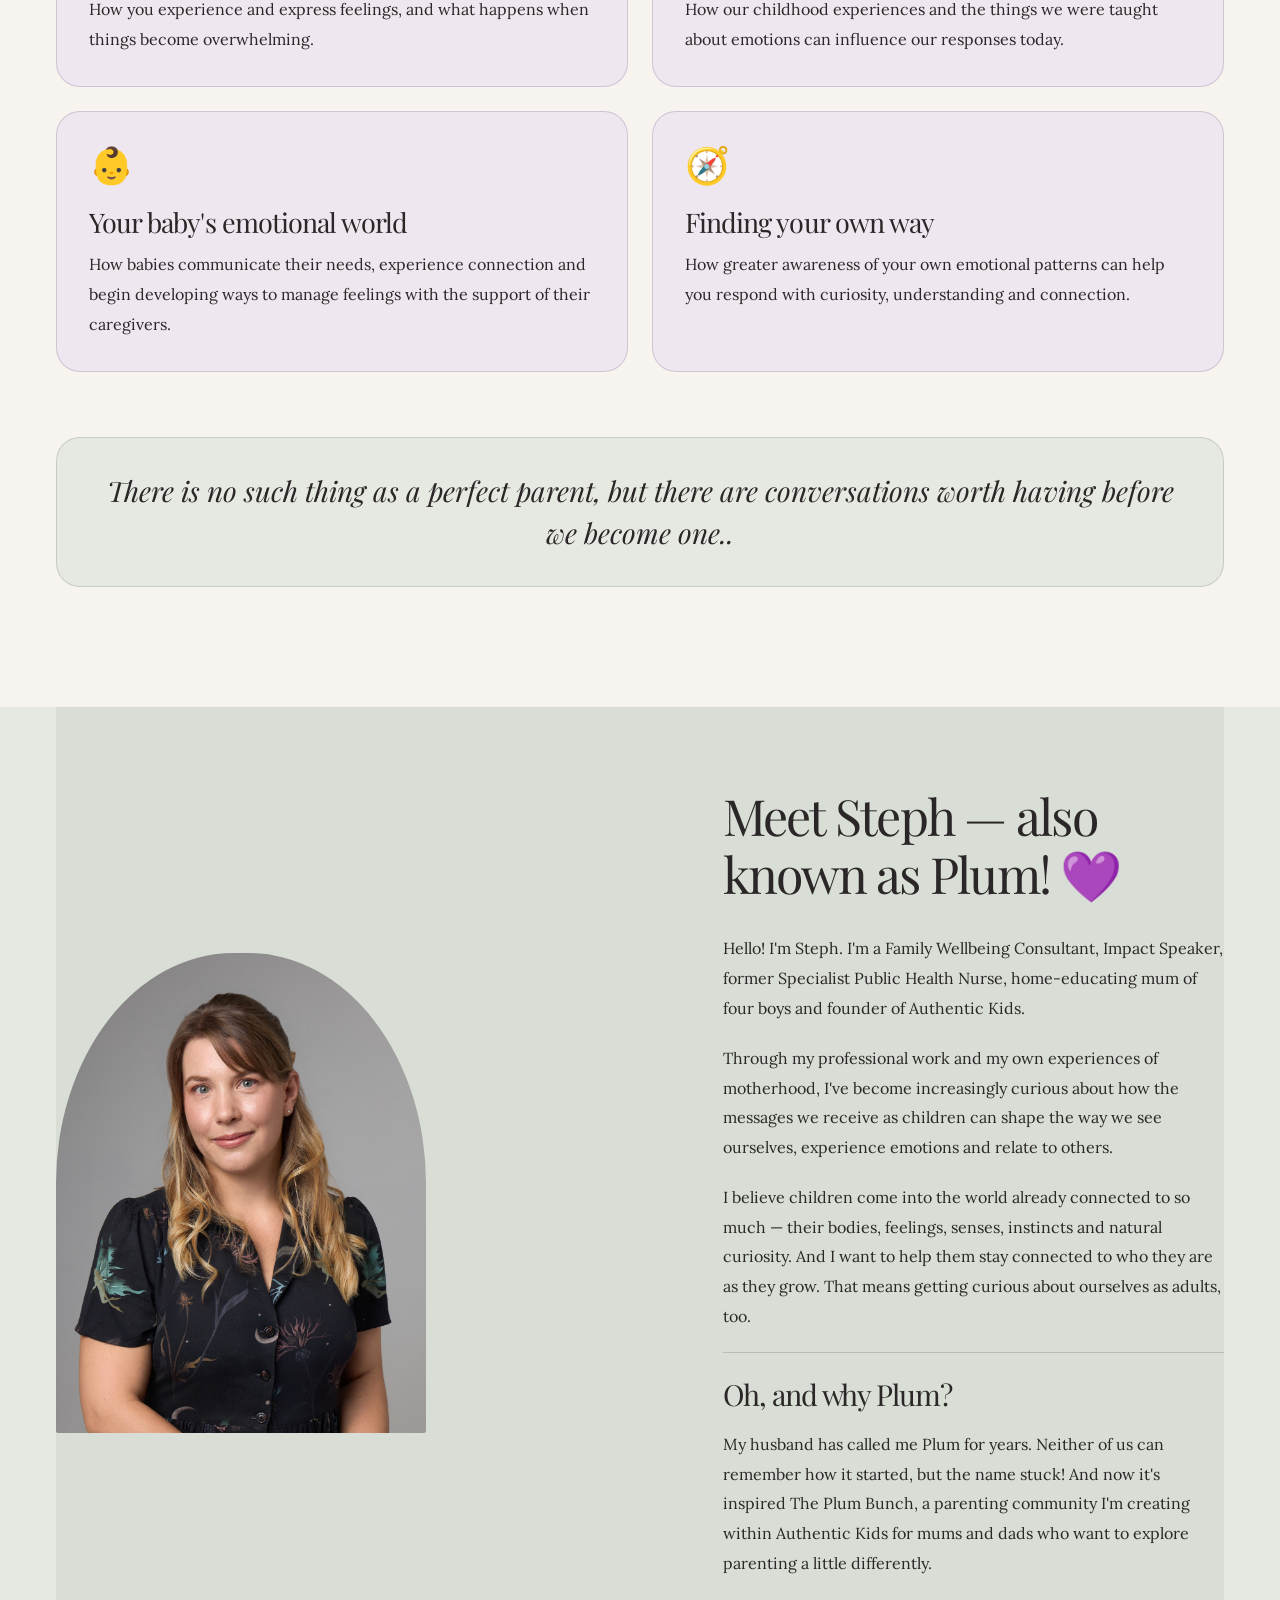
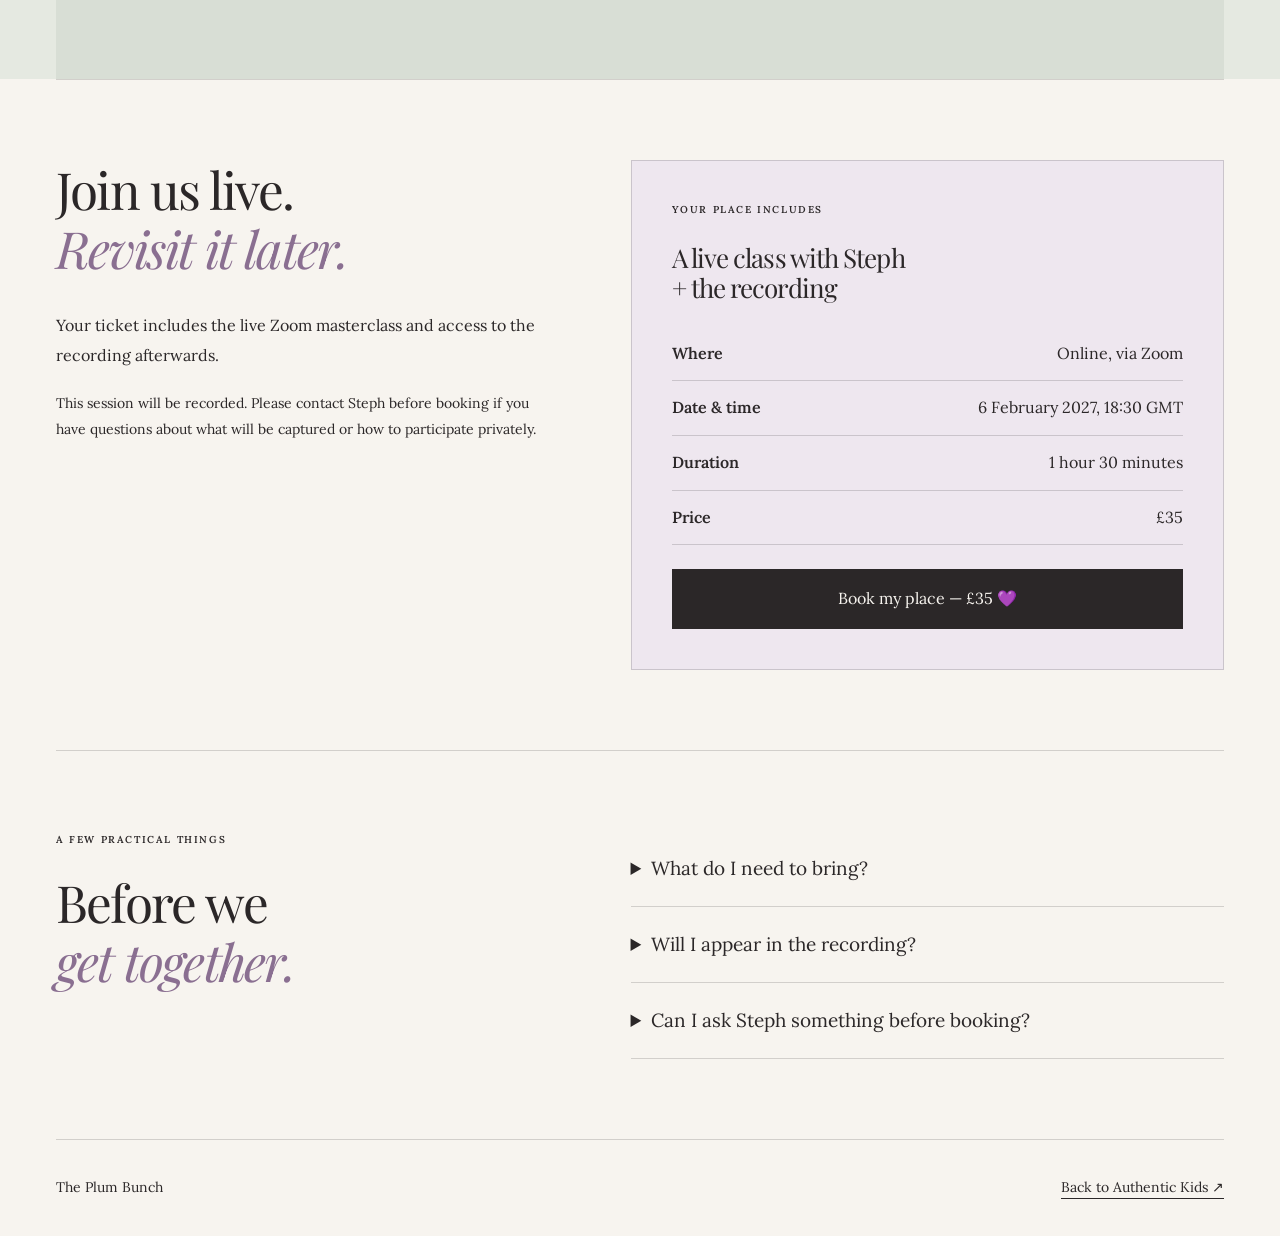
==== commit bf93cb40: "Update is this for you" ====
--- a/masterclass/index.html
+++ b/masterclass/index.html
@@ -113,31 +113,26 @@
         <h2>
           Is this for you?
         </h2>
- <p> Have you thought about how you'll make space for each other while learning to care for someone new? </p>
+ <p> Are you worried about getting parenting wrong before you've even started? </p>
         <p>
-          Are you worried about getting parenting wrong, even if you haven't started yet?
+          Have you wondered how having a baby might change your relationship with your partner?
         </p>
        
   
-        <p>Have you ever wondered how you'll manage your own emotions when you're tired,
-          frustrated or things don't go to plan?</p>
-        <p>If even one of these thoughts has crossed your mind, let's get curious about it together.</p>
+        <p>Do you question how you'll manage your own emotions when things don't go to plan?</p>
+        <p>Or perhaps you're simply curious about the kind of parent you want to be?</p>
+      
         <p>
-          Are you expecting a baby and curious about the kind of parent you want to be?
-        </p>
-        <p>
-          Perhaps you've started thinking about your own childhood, the things you'd like
-          to carry forward and the things you might want to do differently.
+         If any of these thoughts sound familiar, let's get curious together.
 
 <br>Or maybe you've been so busy preparing for your baby's
           arrival that you haven't really had a chance to think about yourself in all of this.
         </p>
-        <p>Whether it's your first baby or your fourth, this is an opportunity to pause,
-          reflect and explore a few things you might not have considered before.
+        <p>Whether it's your first baby or your fourth, this is a chance to pause,
+          reflect and explore a few things he things we don't always think to talk about before becoming parents.
         </p>
         <p>
-          You don't need any previous knowledge, and you don't need to have everything
-          figured out. Just bring yourself, an open mind and a little curiosity.
+          No perfect answers. Just bring yourself, a pen, some paper and a little curiosity.
         </p>
       </section>
 
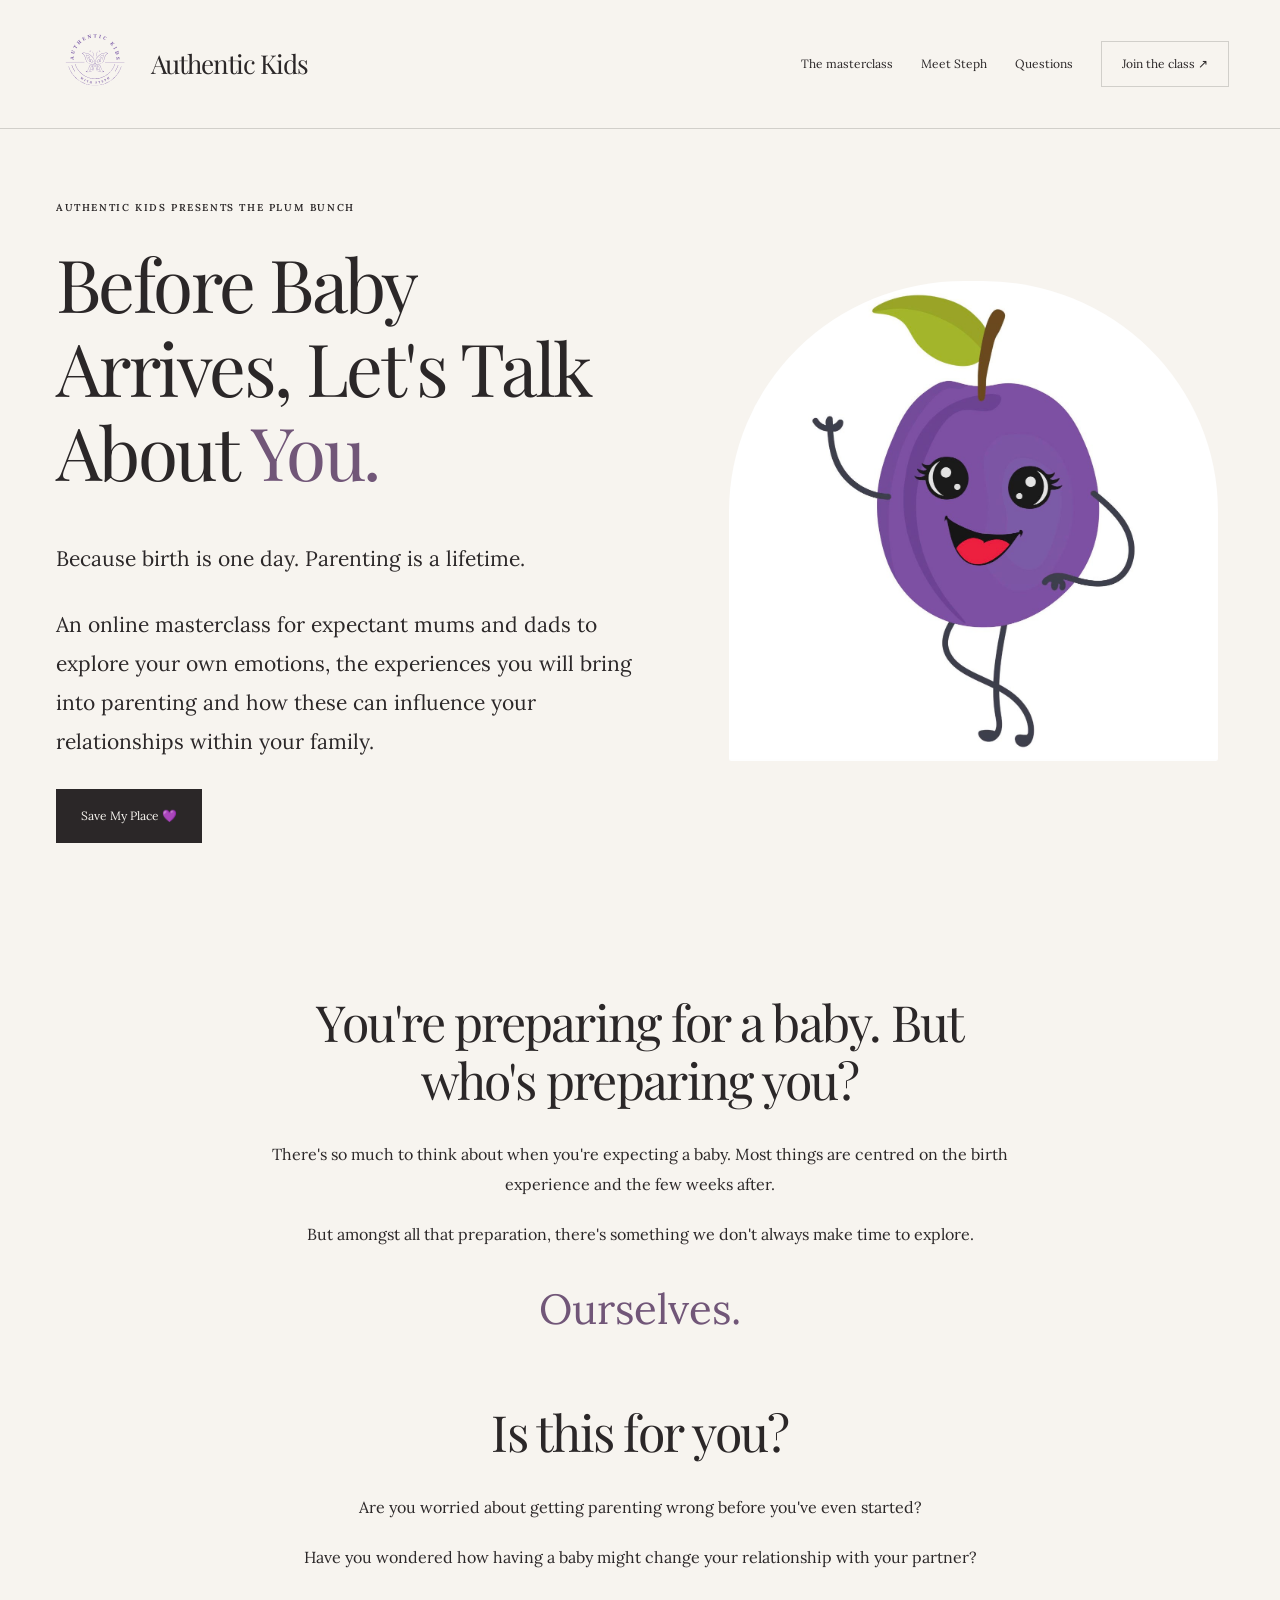
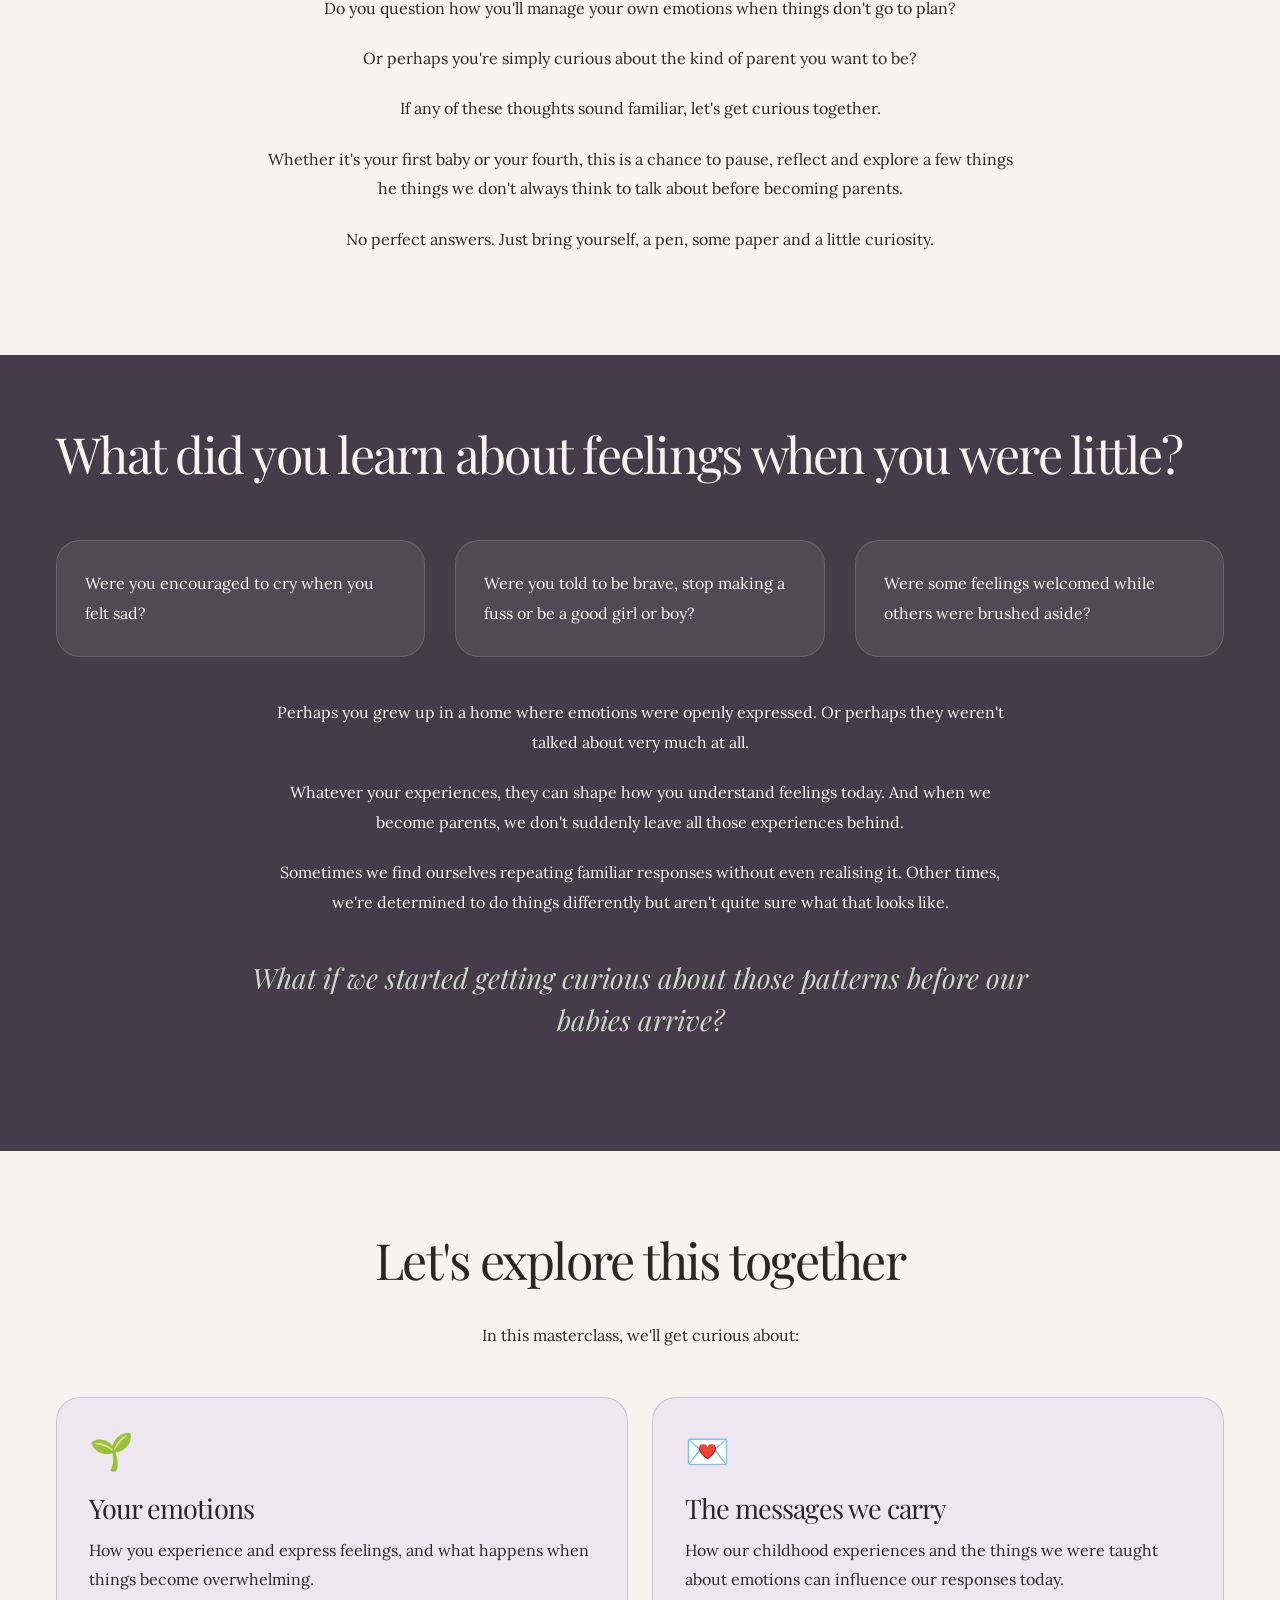
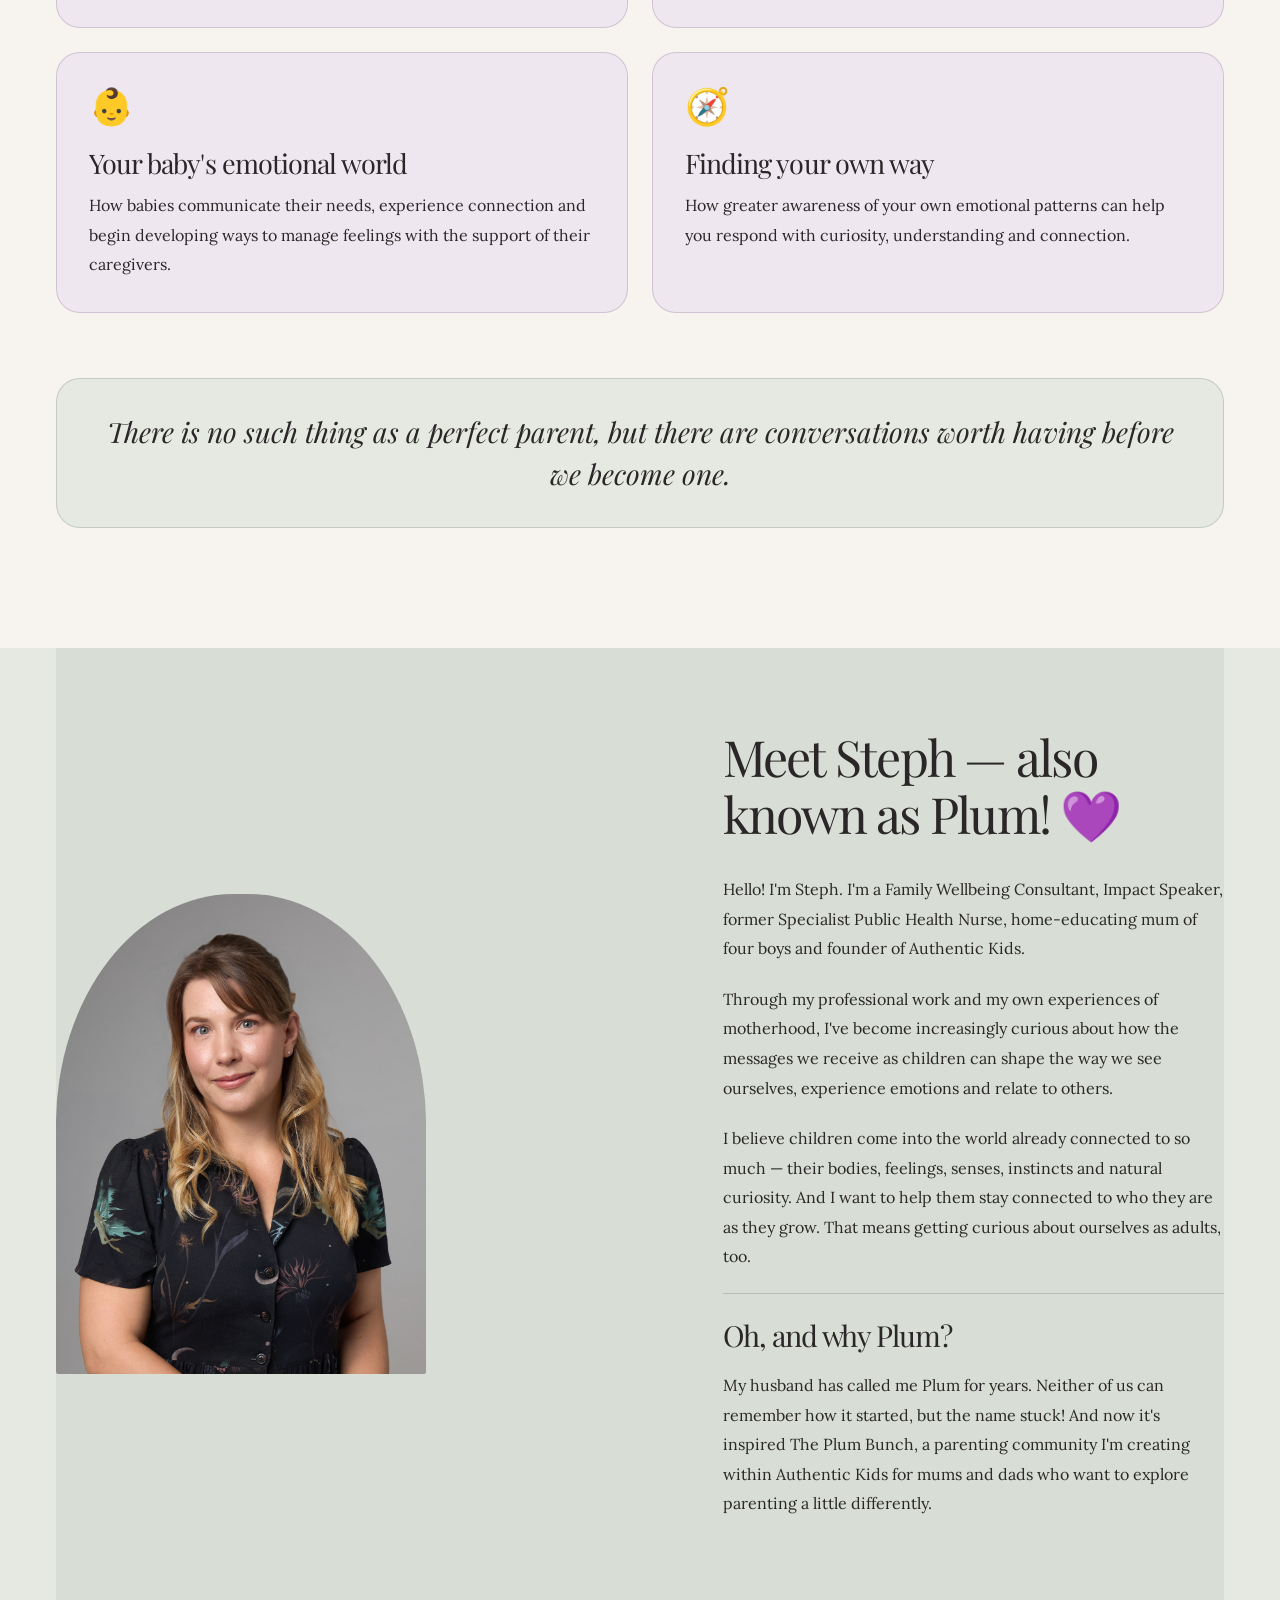
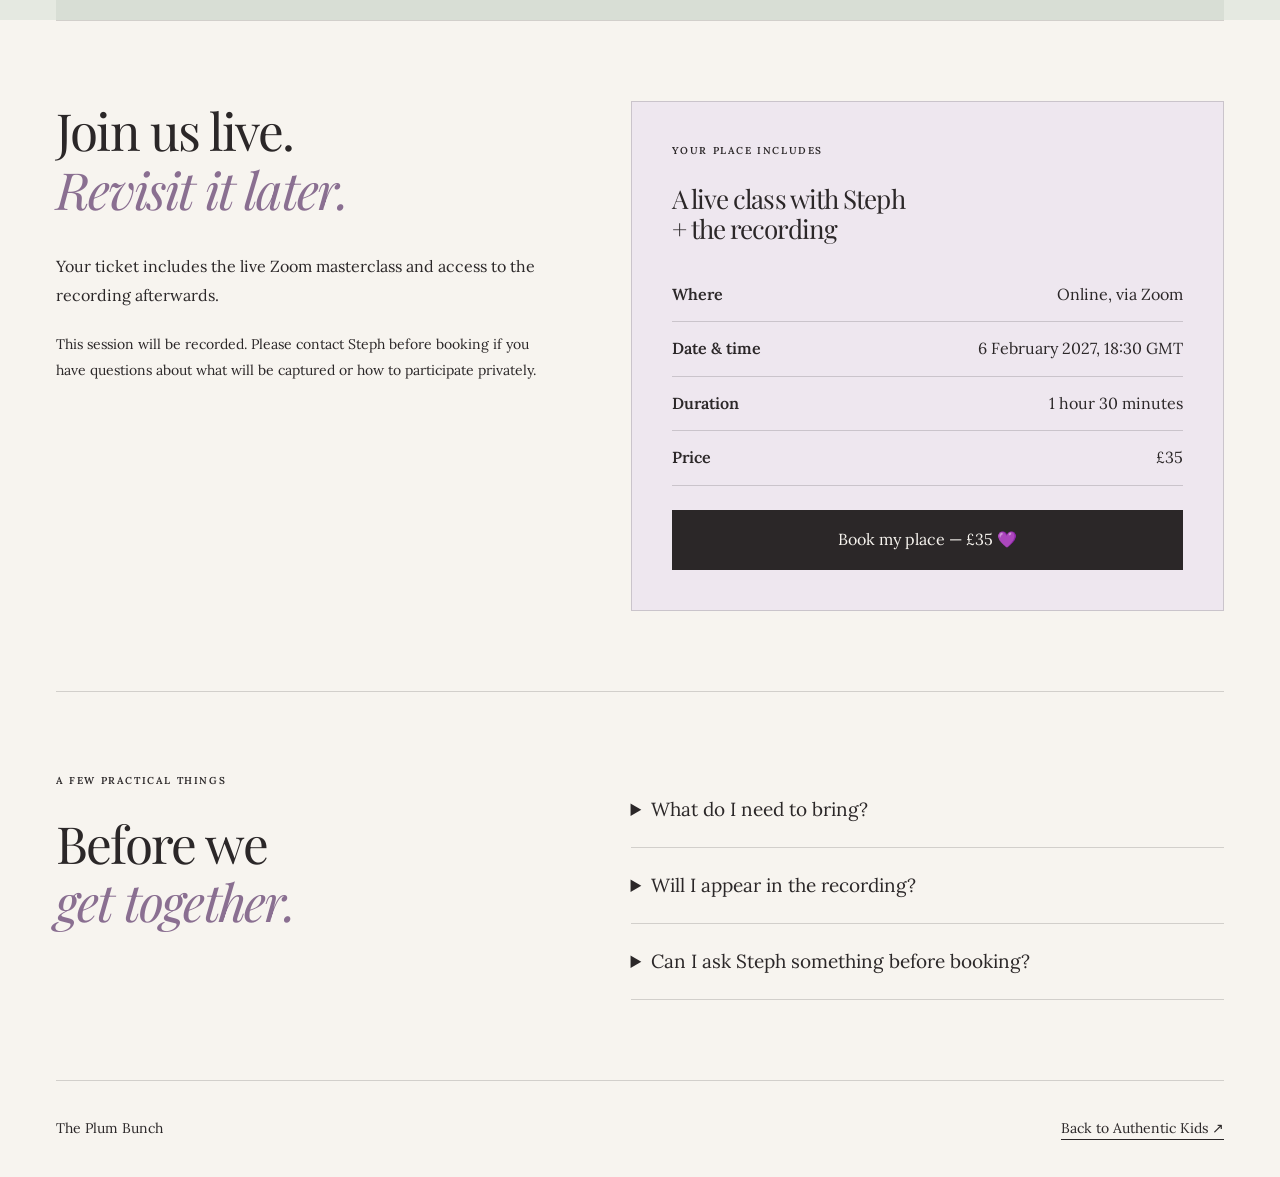
==== commit b59a55ef: "correcting errors" ====
--- a/masterclass/index.html
+++ b/masterclass/index.html
@@ -125,9 +125,6 @@
         <p>
          If any of these thoughts sound familiar, let's get curious together.
 
-<br>Or maybe you've been so busy preparing for your baby's
-          arrival that you haven't really had a chance to think about yourself in all of this.
-        </p>
         <p>Whether it's your first baby or your fourth, this is a chance to pause,
           reflect and explore a few things he things we don't always think to talk about before becoming parents.
         </p>
@@ -232,7 +229,7 @@
           </article>
         </div>
         <blockquote class="quote">
-          There is no such thing as a perfect parent, but there are conversations worth having before we become one..
+          There is no such thing as a perfect parent, but there are conversations worth having before we become one.
         </blockquote>
       </section>
       <section class="soft-bg" id="steph">
